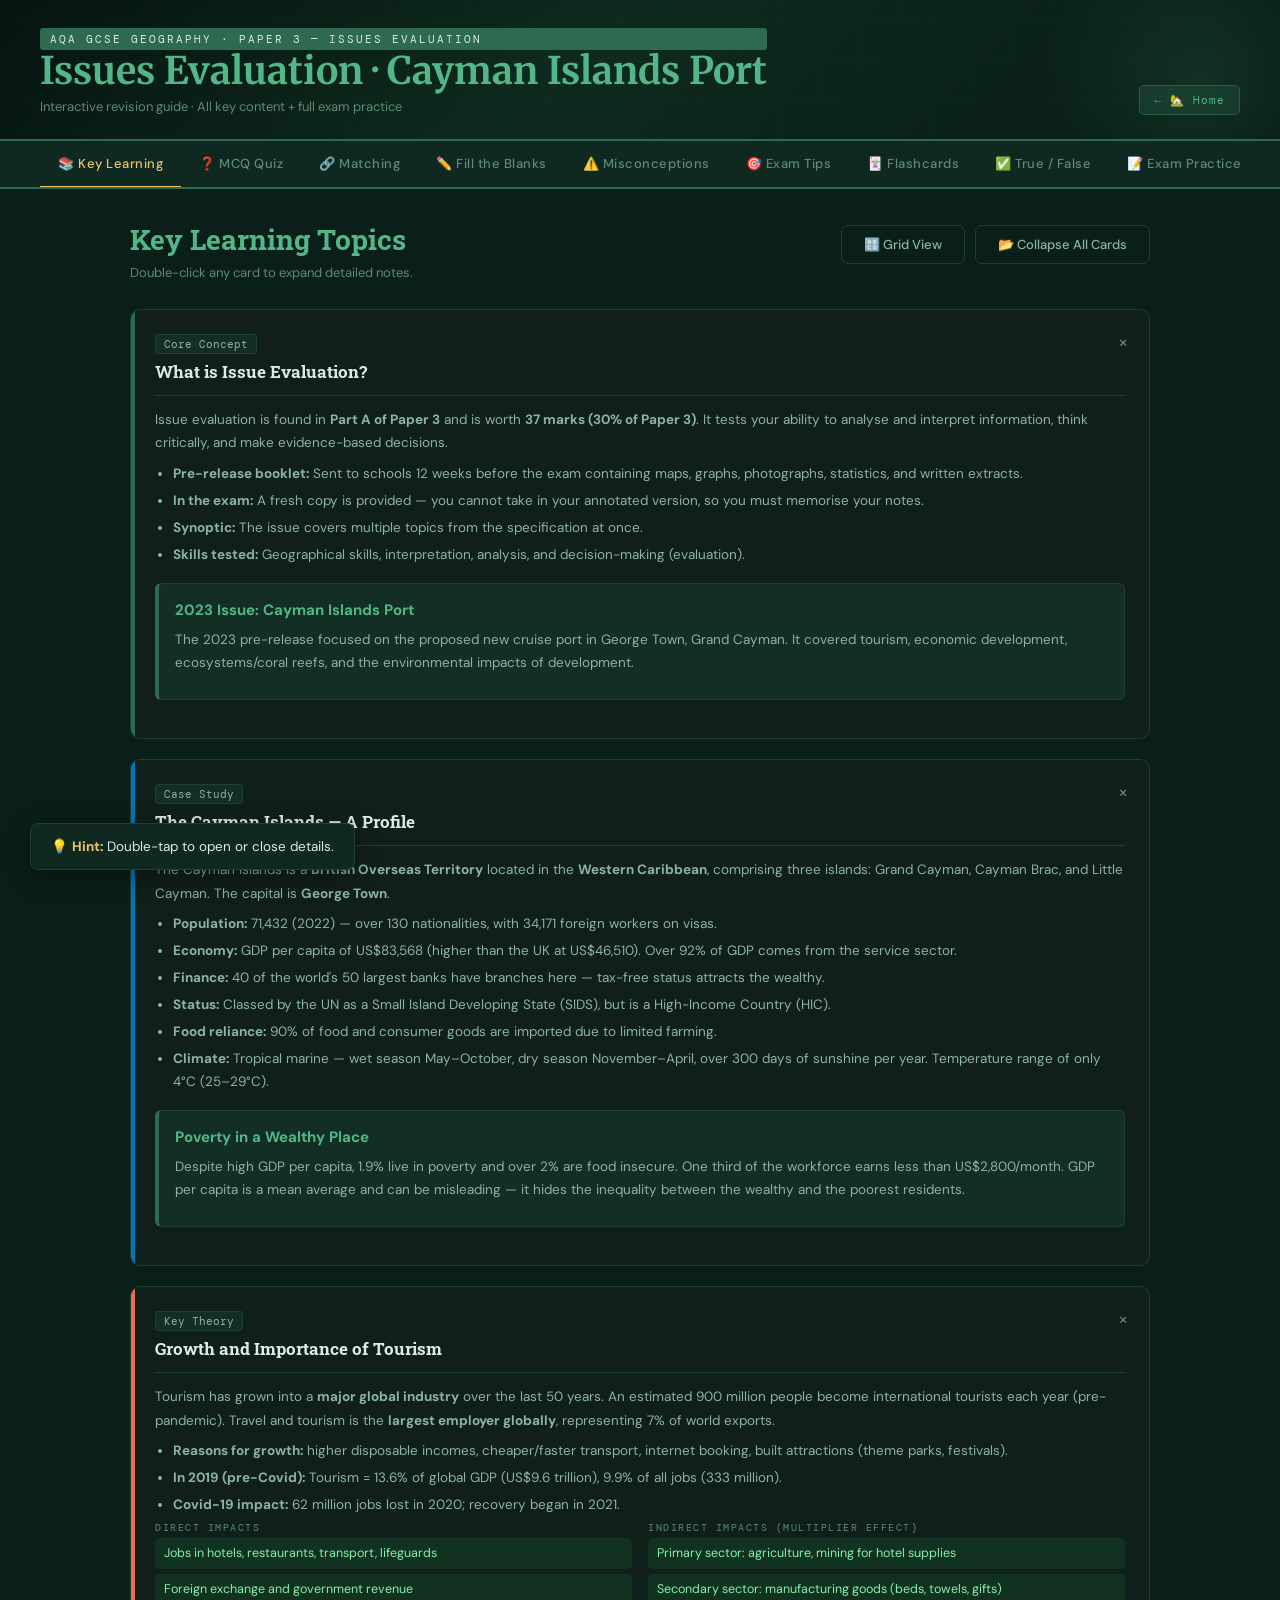
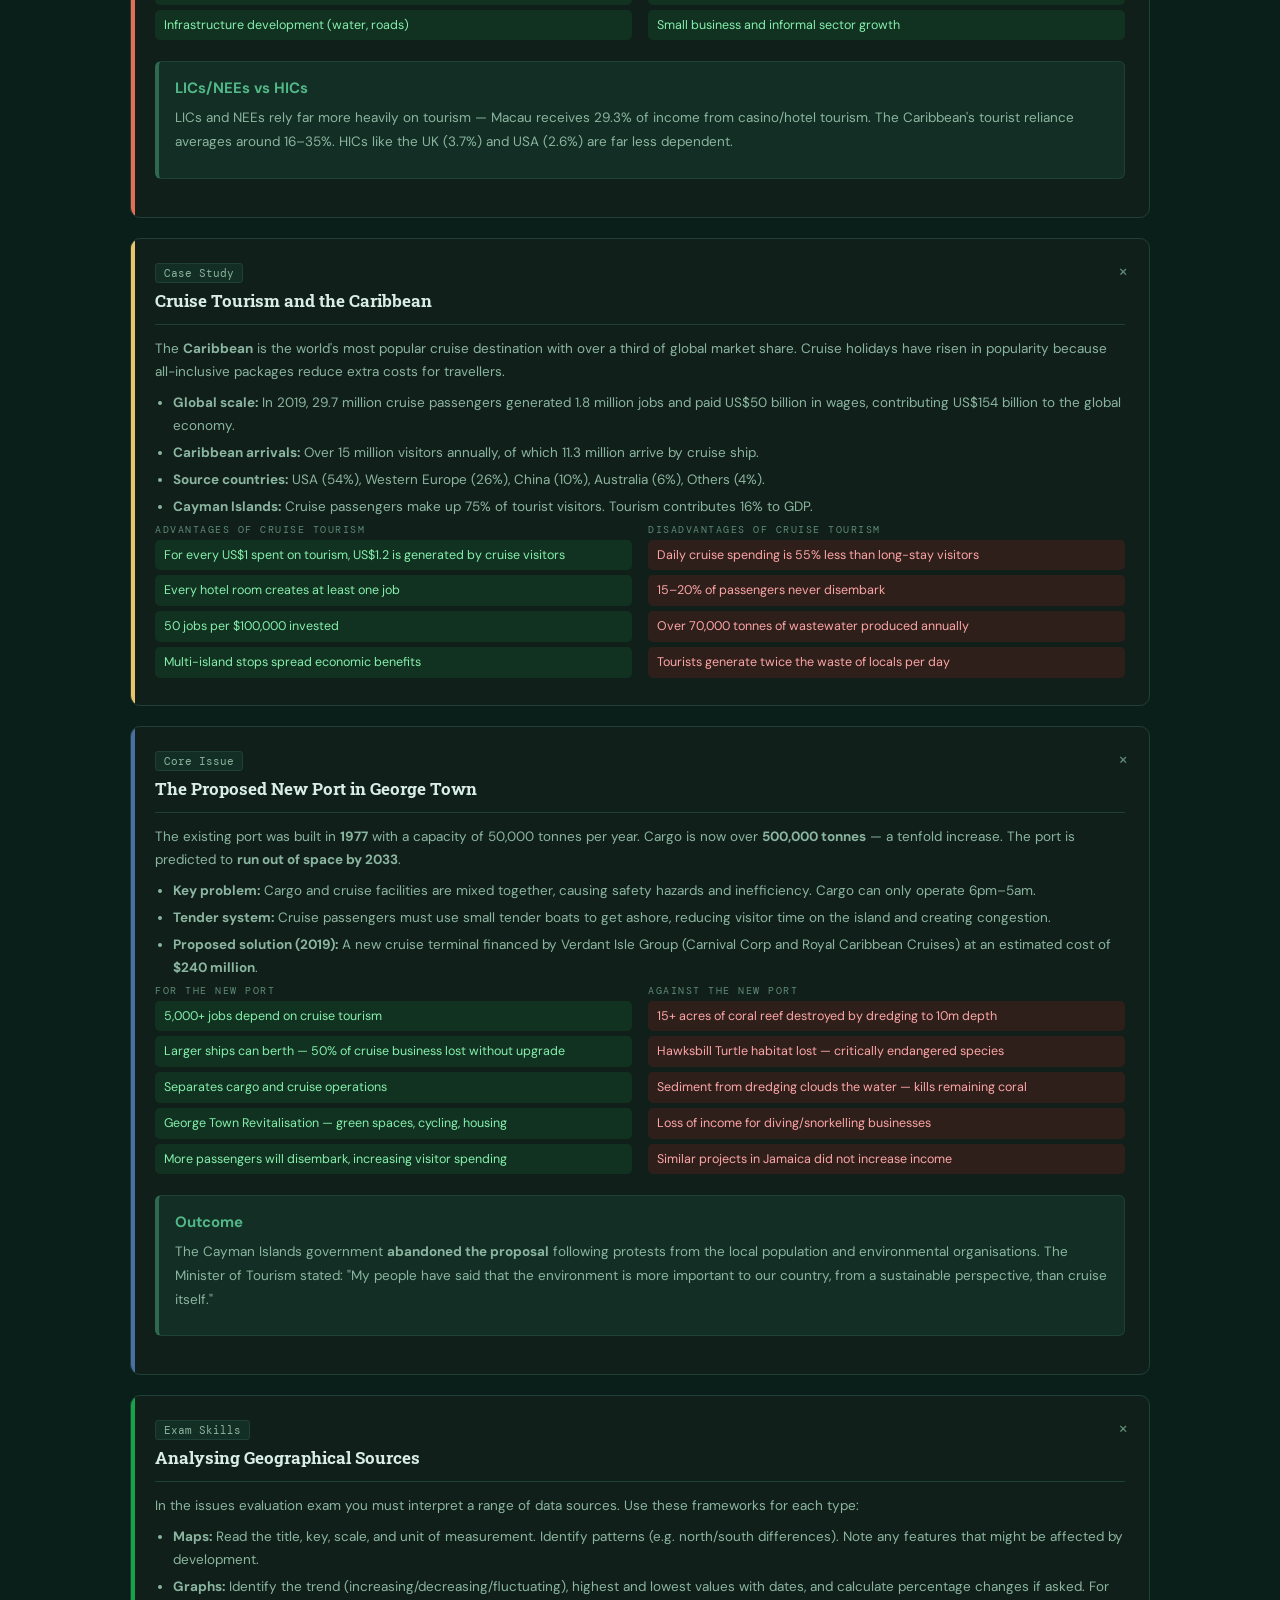
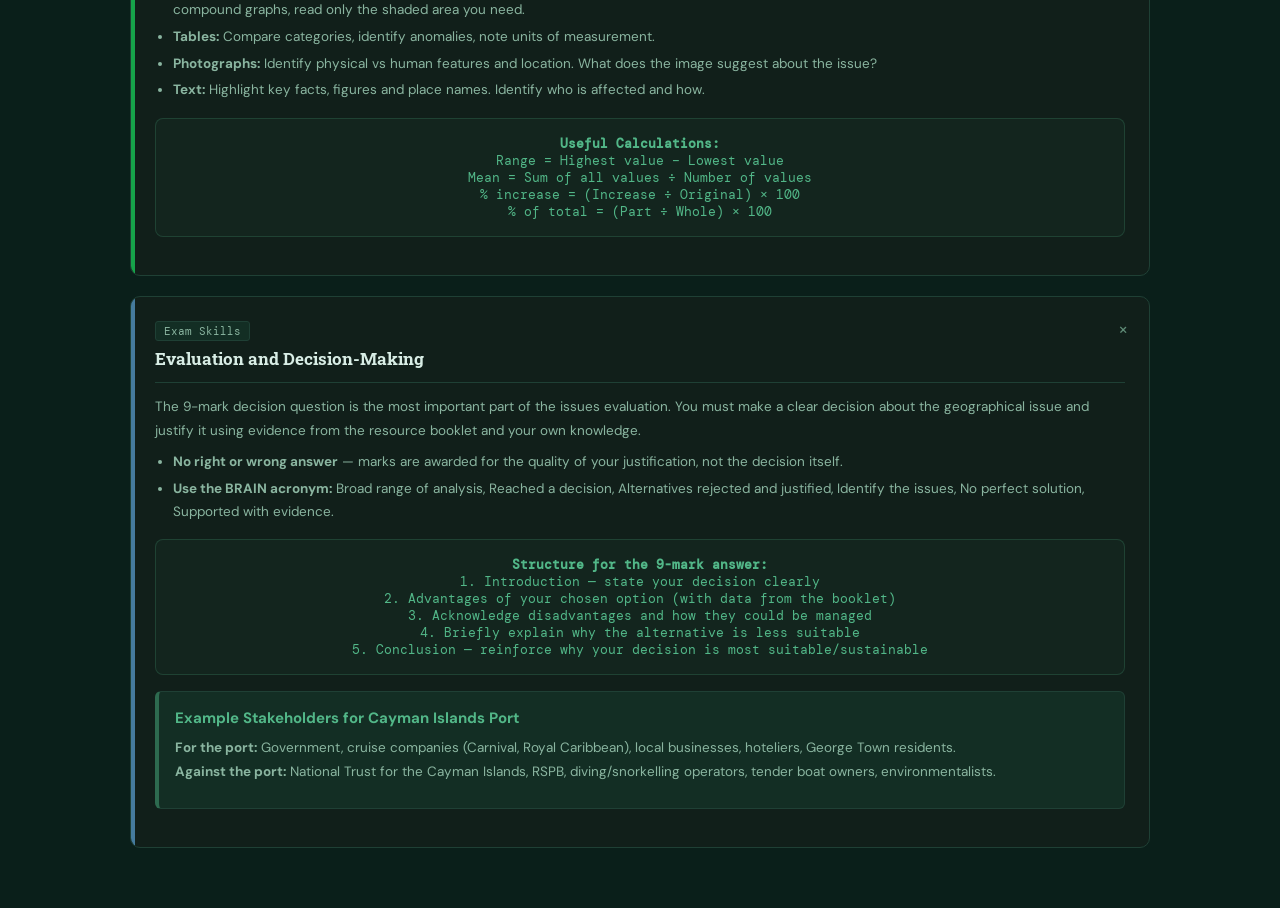
==== 7-1-issues-evaluation.html @ 1a98029c "Initial" ====
<!doctype html>
<html lang="en">
<head>
<meta charset="UTF-8">
<meta name="viewport" content="width=device-width, initial-scale=1.0">
<title>Template</title>
<link rel="preconnect" href="https://fonts.googleapis.com">
<link href="https://fonts.googleapis.com/css2?family=Playfair+Display:wght@700;900&family=DM+Sans:wght@300;400;500;600&family=DM+Mono:wght@400;500&display=swap" rel="stylesheet">

<link rel="stylesheet" href="style.css">
</head>
<body>

<header>
  <div>
    <div class="badge">OCR GCSE Art &amp; Design — Printmaking</div>
    <h1>Printmaking Techniques</h1>
    <p>Interactive revision guide · Silkscreen, Block, Monoprinting &amp; Etching</p>
  </div>
  <a href="index.html" class="home-link">← 🏡 Home</a>
</header>

<nav class="tab-bar" id="tabBar">
  <button class="tab-btn active" onclick="switchTab('learn',this)">📚 Key Learning</button>
  <button class="tab-btn" onclick="switchTab('mcq',this)">❓ MCQ Quiz</button>
  <button class="tab-btn" onclick="switchTab('matching',this)">🔗 Matching</button>
  <button class="tab-btn" onclick="switchTab('fib',this)">✏️ Fill the Blanks</button>
  <button class="tab-btn" onclick="switchTab('misconceptions',this)">⚠️ Misconceptions</button>
  <button class="tab-btn" onclick="switchTab('examtips',this)">🎯 Exam Tips</button>
  <button class="tab-btn" onclick="switchTab('flashcards',this)">🃏 Flashcards</button>
  <button class="tab-btn" onclick="switchTab('truefalse',this)">✅ True / False</button>
  <button class="tab-btn" onclick="switchTab('exampractice',this)">📝 Exam Practice</button>
</nav>

<main>
  <!-- KEY LEARNING -->
  <div class="tab-panel active" id="tab-learn">
    <h2 class="section-title">Key Learning Topics</h2>
    <p class="section-sub">Double-click any card to expand detailed notes.</p>
    <div class="topic-grid" id="topicGrid"></div>
  </div>
  <!-- MCQ -->
  <div class="tab-panel" id="tab-mcq">
    <h2 class="section-title">Multiple Choice Questions</h2>
    <p class="section-sub">Select an answer to reveal instant feedback.</p>
    <div class="score-bar">
      <div><div class="score-num" id="mcqScore">0</div><div style="font-size:12px;color:var(--mid)">correct answers</div></div>
      <div style="font-size:13px;color:var(--mid)">out of <strong id="mcqTotal">0</strong> attempted</div>
      <button class="reset-btn" onclick="resetMCQ()">RESET</button>
    </div>
    <div class="quiz-wrap" id="mcqWrap"></div>
  </div>
  <!-- MATCHING -->
  <div class="tab-panel" id="tab-matching">
    <h2 class="section-title">Matching Activity</h2>
    <p class="section-sub">Click a term on the left, then click the matching definition on the right.</p>
    <div style="margin-bottom:16px">
      <div class="score-bar">
        <div><div class="score-num" id="matchScore">0</div><div style="font-size:12px;color:var(--mid)">matched</div></div>
        <div style="font-size:13px;color:var(--mid)">out of <strong id="matchTotal">0</strong></div>
        <button class="reset-btn" onclick="resetMatch()">RESET</button>
      </div>
    </div>
    <div class="match-grid">
      <div><div class="match-label">TERMS</div><div class="match-col" id="matchLeft"></div></div>
      <div><div class="match-label">DEFINITIONS</div><div class="match-col" id="matchRight"></div></div>
    </div>
  </div>
  <!-- FIB -->
  <div class="tab-panel" id="tab-fib">
    <h2 class="section-title">Fill in the Blanks</h2>
    <p class="section-sub">Click each dropdown and choose the correct word. Wrong answers reset — try again!</p>
    <div class="score-bar">
      <div><div class="score-num" id="fibScore">0</div><div style="font-size:12px;color:var(--mid)">correct</div></div>
      <div style="font-size:13px;color:var(--mid)">of <strong id="fibTotal">0</strong> blanks</div>
      <button class="reset-btn" onclick="resetFIB()">RESET</button>
    </div>
    <div class="fib-wrap" id="fibWrap"></div>
  </div>
  <!-- MISCONCEPTIONS -->
  <div class="tab-panel" id="tab-misconceptions">
    <h2 class="section-title">Common Misconceptions</h2>
    <p class="section-sub">What students often think — and what examiners actually want.</p>
    <div class="misc-list" id="miscList"></div>
  </div>
  <!-- EXAM TIPS -->
  <div class="tab-panel" id="tab-examtips">
    <h2 class="section-title">Exam Questions &amp; Tips</h2>
    <p class="section-sub">Most repeated question types and mark-scheme structures from real OCR papers.</p>
    <div class="tips-grid" id="tipsGrid"></div>
  </div>
  <!-- FLASHCARDS -->
  <div class="tab-panel" id="tab-flashcards">
    <h2 class="section-title">Flashcards</h2>
    <p class="section-sub">Test yourself! Flip the card and rate your knowledge. Review your weak areas at the end.</p>
    <div class="fc-container">
      <div class="score-bar" id="fcScoreBar" style="display:none;margin-bottom:20px">
        <div><div class="score-num" id="fcKnown" style="color:#2d7a4f">0</div><div style="font-size:12px;color:var(--mid)">known</div></div>
        <div><div class="score-num" id="fcUnknown" style="color:#c84b31">0</div><div style="font-size:12px;color:var(--mid)">learning</div></div>
        <div style="font-size:13px;color:var(--mid)">out of <strong id="fcTotalTrack">0</strong></div>
        <button class="reset-btn" onclick="resetFlashcards()">RESET</button>
      </div>
      <div id="fcActiveArea">
        <div class="fc-progress" id="fcProgress">Card 1 of 0</div>
        <div class="flashcard" id="flashcard" onclick="flipCard()">
          <div class="fc-inner">
            <div class="fc-front"><div class="fc-label">KEY TERM</div><div class="fc-term" id="fcTerm"></div></div>
            <div class="fc-back"><div class="fc-def" id="fcDef"></div></div>
          </div>
        </div>
        <p class="fc-hint">👆 Click card to flip</p>
        <div class="fc-nav" id="fcNavDefault">
          <button class="fc-btn outline" onclick="prevCard()">← Prev</button>
          <button class="fc-btn outline" onclick="flipCard()">Flip</button>
          <button class="fc-btn" onclick="nextCard()">Next →</button>
        </div>
        <div class="fc-nav" id="fcNavAssess" style="display:none;gap:15px">
          <button class="fc-btn outline" style="border-color:#c84b31;color:#c84b31;flex:1" onclick="markCard(false)">❌ Still Learning</button>
          <button class="fc-btn" style="background:#2d7a4f;border-color:#2d7a4f;flex:1" onclick="markCard(true)">✅ Got It</button>
        </div>
      </div>
      <div id="fcSummaryArea" style="display:none;text-align:center;padding:40px 20px">
        <h3>Session Complete! 🎉</h3>
        <p style="margin:15px 0">You knew <strong id="fcSummaryKnown">0</strong> out of <strong id="fcSummaryTotal">0</strong> cards.</p>
        <div style="margin-top:25px;display:flex;gap:15px;justify-content:center;flex-wrap:wrap">
          <button class="fc-btn" id="btnReviewWrong" onclick="reviewWrong()" style="background:#c84b31;border-color:#c84b31">Review Incorrect</button>
          <button class="fc-btn outline" onclick="resetFlashcards()">Practice All Again</button>
        </div>
      </div>
    </div>
  </div>
  <!-- TRUE / FALSE -->
  <div class="tab-panel" id="tab-truefalse">
    <h2 class="section-title">True or False?</h2>
    <p class="section-sub">Test your knowledge with these statements.</p>
    <div class="score-bar">
      <div><div class="score-num" id="tfScore">0</div><div style="font-size:12px;color:var(--mid)">correct</div></div>
      <div style="font-size:13px;color:var(--mid)">of <strong id="tfTotal">0</strong> answered</div>
      <button class="reset-btn" onclick="resetTF()">RESET</button>
    </div>
    <div class="tf-wrap" id="tfWrap"></div>
  </div>
  <!-- EXAM PRACTICE -->
  <div class="tab-panel" id="tab-exampractice">
    <h2 class="section-title">Exam Practice Questions</h2>
    <p class="section-sub">Full exam questions with case studies. Use <strong>Hint</strong>, <strong>Sentence Starter</strong> and <strong>Submit &amp; See Mark Scheme</strong> for each question.</p>
    <div class="ep-list" id="epList"></div>
  </div>
</main>

<!-- ══════════════════════════════════════
     DATA ARRAYS
     ══════════════════════════════════════ -->

<script>

  /* ══════════════════════════════════════════════
     PAGE METADATA — Issues Evaluation
  ══════════════════════════════════════════════ */

  const pageMeta = {
    badge: "AQA GCSE Geography · Paper 3 — Issues Evaluation",
    title: "Issues Evaluation · Cayman Islands Port",
    subtitle: "Interactive revision guide · All key content + full exam practice"
  };

  /* ── Apply metadata on load ── */
  document.addEventListener('DOMContentLoaded', () => {
    const badgeEl = document.querySelector('.badge');
    const h1El = document.querySelector('header h1');
    const subEl = document.querySelector('header p');
    const titleEl = document.querySelector('title');

    if (badgeEl) badgeEl.innerHTML = pageMeta.badge;
    if (h1El) h1El.textContent = pageMeta.title;
    if (subEl) subEl.textContent = pageMeta.subtitle;
    if (titleEl) titleEl.textContent = pageMeta.title.replace(/&amp;/g, '&');
  });

  /* ══════════════════════════════════════════════
     ARRAY 1: topics (Key Learning Cards)
  ══════════════════════════════════════════════ */

  const topics = [
    {
      title: "What is Issue Evaluation?",
      tag: "Core Concept",
      content: `<p>Issue evaluation is found in <strong>Part A of Paper 3</strong> and is worth <strong>37 marks (30% of Paper 3)</strong>. It tests your ability to analyse and interpret information, think critically, and make evidence-based decisions.</p>
<ul>
  <li><strong>Pre-release booklet:</strong> Sent to schools 12 weeks before the exam containing maps, graphs, photographs, statistics, and written extracts.</li>
  <li><strong>In the exam:</strong> A fresh copy is provided — you cannot take in your annotated version, so you must memorise your notes.</li>
  <li><strong>Synoptic:</strong> The issue covers multiple topics from the specification at once.</li>
  <li><strong>Skills tested:</strong> Geographical skills, interpretation, analysis, and decision-making (evaluation).</li>
</ul>
<div class="case-study-box">
  <h4>2023 Issue: Cayman Islands Port</h4>
  <p>The 2023 pre-release focused on the proposed new cruise port in George Town, Grand Cayman. It covered tourism, economic development, ecosystems/coral reefs, and the environmental impacts of development.</p>
</div>`
    },
    {
      title: "The Cayman Islands — A Profile",
      tag: "Case Study",
      content: `<p>The Cayman Islands is a <strong>British Overseas Territory</strong> located in the <strong>Western Caribbean</strong>, comprising three islands: Grand Cayman, Cayman Brac, and Little Cayman. The capital is <strong>George Town</strong>.</p>
<ul>
  <li><strong>Population:</strong> 71,432 (2022) — over 130 nationalities, with 34,171 foreign workers on visas.</li>
  <li><strong>Economy:</strong> GDP per capita of US$83,568 (higher than the UK at US$46,510). Over 92% of GDP comes from the service sector.</li>
  <li><strong>Finance:</strong> 40 of the world's 50 largest banks have branches here — tax-free status attracts the wealthy.</li>
  <li><strong>Status:</strong> Classed by the UN as a Small Island Developing State (SIDS), but is a High-Income Country (HIC).</li>
  <li><strong>Food reliance:</strong> 90% of food and consumer goods are imported due to limited farming.</li>
  <li><strong>Climate:</strong> Tropical marine — wet season May–October, dry season November–April, over 300 days of sunshine per year. Temperature range of only 4°C (25–29°C).</li>
</ul>
<div class="case-study-box">
  <h4>Poverty in a Wealthy Place</h4>
  <p>Despite high GDP per capita, 1.9% live in poverty and over 2% are food insecure. One third of the workforce earns less than US$2,800/month. GDP per capita is a mean average and can be misleading — it hides the inequality between the wealthy and the poorest residents.</p>
</div>`
    },
    {
      title: "Growth and Importance of Tourism",
      tag: "Key Theory",
      content: `<p>Tourism has grown into a <strong>major global industry</strong> over the last 50 years. An estimated 900 million people become international tourists each year (pre-pandemic). Travel and tourism is the <strong>largest employer globally</strong>, representing 7% of world exports.</p>
<ul>
  <li><strong>Reasons for growth:</strong> higher disposable incomes, cheaper/faster transport, internet booking, built attractions (theme parks, festivals).</li>
  <li><strong>In 2019 (pre-Covid):</strong> Tourism = 13.6% of global GDP (US$9.6 trillion), 9.9% of all jobs (333 million).</li>
  <li><strong>Covid-19 impact:</strong> 62 million jobs lost in 2020; recovery began in 2021.</li>
</ul>
<div class="two-col">
  <div>
    <div class="col-head">Direct Impacts</div>
    <div class="pro-item">Jobs in hotels, restaurants, transport, lifeguards</div>
    <div class="pro-item">Foreign exchange and government revenue</div>
    <div class="pro-item">Infrastructure development (water, roads)</div>
  </div>
  <div>
    <div class="col-head">Indirect Impacts (Multiplier Effect)</div>
    <div class="pro-item">Primary sector: agriculture, mining for hotel supplies</div>
    <div class="pro-item">Secondary sector: manufacturing goods (beds, towels, gifts)</div>
    <div class="pro-item">Small business and informal sector growth</div>
  </div>
</div>
<div class="case-study-box">
  <h4>LICs/NEEs vs HICs</h4>
  <p>LICs and NEEs rely far more heavily on tourism — Macau receives 29.3% of income from casino/hotel tourism. The Caribbean's tourist reliance averages around 16–35%. HICs like the UK (3.7%) and USA (2.6%) are far less dependent.</p>
</div>`
    },
    {
      title: "Cruise Tourism and the Caribbean",
      tag: "Case Study",
      content: `<p>The <strong>Caribbean</strong> is the world's most popular cruise destination with over a third of global market share. Cruise holidays have risen in popularity because all-inclusive packages reduce extra costs for travellers.</p>
<ul>
  <li><strong>Global scale:</strong> In 2019, 29.7 million cruise passengers generated 1.8 million jobs and paid US$50 billion in wages, contributing US$154 billion to the global economy.</li>
  <li><strong>Caribbean arrivals:</strong> Over 15 million visitors annually, of which 11.3 million arrive by cruise ship.</li>
  <li><strong>Source countries:</strong> USA (54%), Western Europe (26%), China (10%), Australia (6%), Others (4%).</li>
  <li><strong>Cayman Islands:</strong> Cruise passengers make up 75% of tourist visitors. Tourism contributes 16% to GDP.</li>
</ul>
<div class="two-col">
  <div>
    <div class="col-head">Advantages of Cruise Tourism</div>
    <div class="pro-item">For every US$1 spent on tourism, US$1.2 is generated by cruise visitors</div>
    <div class="pro-item">Every hotel room creates at least one job</div>
    <div class="pro-item">50 jobs per $100,000 invested</div>
    <div class="pro-item">Multi-island stops spread economic benefits</div>
  </div>
  <div>
    <div class="col-head">Disadvantages of Cruise Tourism</div>
    <div class="con-item">Daily cruise spending is 55% less than long-stay visitors</div>
    <div class="con-item">15–20% of passengers never disembark</div>
    <div class="con-item">Over 70,000 tonnes of wastewater produced annually</div>
    <div class="con-item">Tourists generate twice the waste of locals per day</div>
  </div>
</div>`
    },
    {
      title: "The Proposed New Port in George Town",
      tag: "Core Issue",
      content: `<p>The existing port was built in <strong>1977</strong> with a capacity of 50,000 tonnes per year. Cargo is now over <strong>500,000 tonnes</strong> — a tenfold increase. The port is predicted to <strong>run out of space by 2033</strong>.</p>
<ul>
  <li><strong>Key problem:</strong> Cargo and cruise facilities are mixed together, causing safety hazards and inefficiency. Cargo can only operate 6pm–5am.</li>
  <li><strong>Tender system:</strong> Cruise passengers must use small tender boats to get ashore, reducing visitor time on the island and creating congestion.</li>
  <li><strong>Proposed solution (2019):</strong> A new cruise terminal financed by Verdant Isle Group (Carnival Corp and Royal Caribbean Cruises) at an estimated cost of <strong>$240 million</strong>.</li>
</ul>
<div class="two-col">
  <div>
    <div class="col-head">For the New Port</div>
    <div class="pro-item">5,000+ jobs depend on cruise tourism</div>
    <div class="pro-item">Larger ships can berth — 50% of cruise business lost without upgrade</div>
    <div class="pro-item">Separates cargo and cruise operations</div>
    <div class="pro-item">George Town Revitalisation — green spaces, cycling, housing</div>
    <div class="pro-item">More passengers will disembark, increasing visitor spending</div>
  </div>
  <div>
    <div class="col-head">Against the New Port</div>
    <div class="con-item">15+ acres of coral reef destroyed by dredging to 10m depth</div>
    <div class="con-item">Hawksbill Turtle habitat lost — critically endangered species</div>
    <div class="con-item">Sediment from dredging clouds the water — kills remaining coral</div>
    <div class="con-item">Loss of income for diving/snorkelling businesses</div>
    <div class="con-item">Similar projects in Jamaica did not increase income</div>
  </div>
</div>
<div class="case-study-box">
  <h4>Outcome</h4>
  <p>The Cayman Islands government <strong>abandoned the proposal</strong> following protests from the local population and environmental organisations. The Minister of Tourism stated: "My people have said that the environment is more important to our country, from a sustainable perspective, than cruise itself."</p>
</div>`
    },
    {
      title: "Analysing Geographical Sources",
      tag: "Exam Skills",
      content: `<p>In the issues evaluation exam you must interpret a range of data sources. Use these frameworks for each type:</p>
<ul>
  <li><strong>Maps:</strong> Read the title, key, scale, and unit of measurement. Identify patterns (e.g. north/south differences). Note any features that might be affected by development.</li>
  <li><strong>Graphs:</strong> Identify the trend (increasing/decreasing/fluctuating), highest and lowest values with dates, and calculate percentage changes if asked. For compound graphs, read only the shaded area you need.</li>
  <li><strong>Tables:</strong> Compare categories, identify anomalies, note units of measurement.</li>
  <li><strong>Photographs:</strong> Identify physical vs human features and location. What does the image suggest about the issue?</li>
  <li><strong>Text:</strong> Highlight key facts, figures and place names. Identify who is affected and how.</li>
</ul>
<div class="formula-box">
  <strong>Useful Calculations:</strong><br>
  Range = Highest value − Lowest value<br>
  Mean = Sum of all values ÷ Number of values<br>
  % increase = (Increase ÷ Original) × 100<br>
  % of total = (Part ÷ Whole) × 100
</div>`
    },
    {
      title: "Evaluation and Decision-Making",
      tag: "Exam Skills",
      content: `<p>The 9-mark decision question is the most important part of the issues evaluation. You must make a clear decision about the geographical issue and justify it using evidence from the resource booklet and your own knowledge.</p>
<ul>
  <li><strong>No right or wrong answer</strong> — marks are awarded for the quality of your justification, not the decision itself.</li>
  <li><strong>Use the BRAIN acronym:</strong> Broad range of analysis, Reached a decision, Alternatives rejected and justified, Identify the issues, No perfect solution, Supported with evidence.</li>
</ul>
<div class="formula-box">
  <strong>Structure for the 9-mark answer:</strong><br>
  1. Introduction — state your decision clearly<br>
  2. Advantages of your chosen option (with data from the booklet)<br>
  3. Acknowledge disadvantages and how they could be managed<br>
  4. Briefly explain why the alternative is less suitable<br>
  5. Conclusion — reinforce why your decision is most suitable/sustainable
</div>
<div class="case-study-box">
  <h4>Example Stakeholders for Cayman Islands Port</h4>
  <p><strong>For the port:</strong> Government, cruise companies (Carnival, Royal Caribbean), local businesses, hoteliers, George Town residents.<br>
  <strong>Against the port:</strong> National Trust for the Cayman Islands, RSPB, diving/snorkelling operators, tender boat owners, environmentalists.</p>
</div>`
    }
  ];

  /* ══════════════════════════════════════════════
     ARRAY 2: mcqData (Multiple Choice Quiz)
  ══════════════════════════════════════════════ */

  const mcqData = [
    {
      q: "How many marks is the issues evaluation section of AQA Paper 3 worth?",
      opts: ["25 marks", "30 marks", "37 marks", "45 marks"],
      ans: 2,
      explain: "Correct: C. The issues evaluation section is worth 37 marks, which represents 30% of Paper 3. A is too low, B is also incorrect, and D would be too high for this section."
    },
    {
      q: "The Cayman Islands pre-release booklet was sent to schools how many weeks before the 2023 exam?",
      opts: ["4 weeks", "8 weeks", "12 weeks", "16 weeks"],
      ans: 2,
      explain: "Correct: C. The resource booklet is sent to schools 12 weeks before the exam. This gives students time to become familiar with the sources. A and B are too short, and D is too long."
    },
    {
      q: "Which city in the UK has the highest annual rainfall?",
      opts: ["Bristol", "Glasgow", "Liverpool", "London"],
      ans: 1,
      explain: "Correct: B. Glasgow has annual rainfall of 2800mm+ (highest category). Bristol has 750–999mm, Liverpool also has 750–999mm, and London has 500–749mm — the driest."
    },
    {
      q: "What percentage of the Cayman Islands' GDP comes from the service sector?",
      opts: ["62%", "79%", "92%", "98%"],
      ans: 2,
      explain: "Correct: C. Over 92% of the Cayman Islands' GDP comes from the service sector. A (62%) is incorrect, B (79%) refers to the percentage of people employed in the service sector, and D is too high."
    },
    {
      q: "What was the estimated cost of the proposed new port in George Town?",
      opts: ["$100 million", "$180 million", "$240 million", "$350 million"],
      ans: 2,
      explain: "Correct: C. The proposed new port was to be financed by the Verdant Isle Group at an estimated cost of $240 million. A and B are too low, while D is too high."
    },
    {
      q: "In 2018, which world region had the largest number of international tourist arrivals?",
      opts: ["Americas", "Asia", "Africa", "Europe"],
      ans: 3,
      explain: "Correct: D. Europe had the largest number of international tourist arrivals in 2018. It has consistently been the leading region. Americas was second, Asia third, and Africa has the smallest share."
    },
    {
      q: "What percentage of cruise passengers visiting the Cayman Islands come from the USA?",
      opts: ["26%", "38%", "46%", "54%"],
      ans: 3,
      explain: "Correct: D. 54% of cruise arrivals to the Cayman Islands come from the USA. Western Europe accounts for 26%, China for 10%, and Australia for 6%."
    },
    {
      q: "Approximately how many acres of coral reef would be destroyed by the proposed new port development?",
      opts: ["5 acres", "10 acres", "15 acres", "22 acres"],
      ans: 2,
      explain: "Correct: C. Over 15 acres of coral reef would be destroyed by the port development. The dredging would go to a depth of 10m. In addition, 22 acres of seabed would need to be dredged for the channel."
    },
    {
      q: "By what year is the existing port at George Town predicted to run out of space?",
      opts: ["2025", "2029", "2033", "2040"],
      ans: 2,
      explain: "Correct: C. Estimates suggest the port will run out of space by 2033. The port was built in 1977 with a capacity of 50,000 tonnes, but cargo arrivals are now over 500,000 tonnes — a tenfold increase."
    },
    {
      q: "Daily cruise passenger spending is how much less than long-stay visitors?",
      opts: ["25% less", "40% less", "55% less", "70% less"],
      ans: 2,
      explain: "Correct: C. Daily cruise spending is 55% less than long-stay visitors. This is largely because many cruise passengers have all-inclusive packages on board their ship and some never even disembark."
    },
    {
      q: "Calculate: the UK increased its renewable energy capacity from 10 GW in 2010 to 44 GW in 2018. What was the increase?",
      opts: ["26 GW", "30 GW", "34 GW", "38 GW"],
      ans: 2,
      explain: "Correct: C. 44 − 10 = 34 GW increase. A (26 GW), B (30 GW), and D (38 GW) are all incorrect calculations. Always subtract the earlier value from the later value to find the increase."
    },
    {
      q: "Which of the following is NOT an advantage of the proposed new Cayman Islands port?",
      opts: [
        "Separation of cargo and cruise operations",
        "More passengers likely to disembark and spend money",
        "Destruction of the coral reef ecosystem",
        "Reduction in harbour congestion from tender boats"
      ],
      ans: 2,
      explain: "Correct: C. Destruction of the coral reef is a DISADVANTAGE (environmental cost), not an advantage. Separation of cargo and cruise (A), more disembarking passengers (B), and reduced congestion (D) are all cited as benefits of the new port."
    },
    {
      q: "What percentage of the Cayman Islands' food and consumer goods are imported?",
      opts: ["60%", "75%", "90%", "100%"],
      ans: 2,
      explain: "Correct: C. 90% of food and consumer goods are imported to the Cayman Islands. This is because there is very little farming or industry on the islands. Without cargo trade, the islands would experience serious shortages."
    }
  ];

  /* ══════════════════════════════════════════════
     ARRAY 3: matchData (Keyword Matching)
  ══════════════════════════════════════════════ */

  const matchData = [
    { term: "Issue evaluation", def: "A section of AQA Paper 3 worth 37 marks that tests analysis, interpretation and decision-making about a geographical issue using pre-release materials." },
    { term: "Synoptic", def: "Covering more than one topic from the specification at once — the issues evaluation links multiple geographical themes together." },
    { term: "Tender", def: "A small boat used to transport cruise ship passengers from the anchored ship to shore, as the Cayman Islands had no direct berthing facilities." },
    { term: "Multiplier effect", def: "When money generated by tourism creates additional economic activity in other sectors, amplifying the total economic benefit." },
    { term: "Coral reef", def: "A fragile underwater ecosystem threatened by the dredging required for the new Cayman Islands port — over 15 acres would have been destroyed." },
    { term: "SIDS", def: "Small Island Developing State — a UN classification for the Cayman Islands that recognises unique social, economic and environmental challenges faced by small island nations." },
    { term: "GDP per capita", def: "Gross Domestic Product divided by the total population — a measure of average wealth, but can be misleading as it is a mean that hides inequality." },
    { term: "Dredging", def: "The process of deepening a waterway or port by removing material from the seabed — proposed for George Town to a depth of 10m, which would destroy coral." },
    { term: "Hawksbill Turtle", def: "A critically endangered species whose habitat would be destroyed by the proposed port dredging in the Cayman Islands." },
    { term: "Verdant Isle Group", def: "The consortium that proposed financing the new Cayman Islands port at a cost of $240 million, including cruise companies Carnival Corp and Royal Caribbean." },
    { term: "George Town Revitalisation Initiative", def: "The wider urban improvement project linked to the new port proposal, including green spaces, cycling access, improved lighting, and conservation of historical sites." },
    { term: "Stakeholder", def: "Any individual or group with an interest in a geographical issue — in the Cayman port case, these include the government, cruise companies, environmentalists, and local businesses." },
    { term: "Long-stay visitor", def: "A tourist who stays overnight or longer in a destination, spending significantly more money than a cruise day-tripper — they generate US$1.6 per US$1 of government spending." },
    { term: "Sediment", def: "Fine particles disturbed by dredging that cloud the water and block sunlight to coral polyps, causing bleaching and death of the remaining reef." }
  ];

  /* ══════════════════════════════════════════════
     ARRAY 4: fibData (Fill in the Blanks)
     ARRAY 5: fibWords (Word Bank)
  ══════════════════════════════════════════════ */

  const fibData = [
    {
      display: "Issue evaluation is worth _____ marks and is found in Part _____ of Paper 3.",
      blanks: { B1: "37", B2: "A" }
    },
    {
      display: "The pre-release booklet is sent to schools _____ weeks before the exam and covers a geographical _____.",
      blanks: { B1: "twelve", B2: "issue" }
    },
    {
      display: "The Cayman Islands is a British _____ Territory located in the Western _____.",
      blanks: { B1: "Overseas", B2: "Caribbean" }
    },
    {
      display: "The GDP per capita of the Cayman Islands is US$_____, compared to the UK's US$46,510.",
      blanks: { B1: "83,568" }
    },
    {
      display: "The proposed new port would be financed by the _____ Isle Group at a cost of $_____ million.",
      blanks: { B1: "Verdant", B2: "240" }
    },
    {
      display: "Currently, _____ of the Cayman Islands' goods and food are imported, as there is very little _____ on the islands.",
      blanks: { B1: "90%", B2: "farming" }
    },
    {
      display: "The existing port at George Town was built in _____ and had a capacity of _____ tonnes per year.",
      blanks: { B1: "1977", B2: "50,000" }
    },
    {
      display: "The proposed dredging would be to a depth of _____ metres, destroying over _____ acres of coral reef.",
      blanks: { B1: "10", B2: "15" }
    },
    {
      display: "Cruise passengers make up _____% of all tourist visitors to the Cayman Islands, with the majority arriving between _____ and March.",
      blanks: { B1: "75", B2: "November" }
    },
    {
      display: "Daily cruise spending is _____% less than long-stay visitors, and between _____% and 20% of passengers never disembark.",
      blanks: { B1: "55", B2: "15" }
    },
    {
      display: "The Caribbean has the highest number of cruise tourist arrivals in the world, contributing up to half of _____ in most Caribbean countries.",
      blanks: { B1: "GDP" }
    },
    {
      display: "In 2019 (pre-Covid), global tourism accounted for _____% of global GDP and _____% of all jobs worldwide.",
      blanks: { B1: "13.6", B2: "9.9" }
    }
  ];

  const fibWords = [
    "37", "A", "twelve", "issue", "Overseas", "Caribbean", "83,568", "Verdant", "240",
    "90%", "farming", "1977", "50,000", "10", "15", "75", "November", "55", "15", "GDP", "13.6", "9.9",
    // Distractors
    "25", "B", "eight", "topic", "Crown", "Atlantic", "46,510", "Emerald", "180",
    "70%", "manufacturing", "1988", "100,000", "12", "20", "60", "December", "45", "10",
    "GNI", "11.2", "7.3", "Pacific", "sixteen"
  ];

  /* ══════════════════════════════════════════════
     ARRAY 6: tfData (True / False)
  ══════════════════════════════════════════════ */

  const tfData = [
    {
      statement: "The AQA issues evaluation pre-release booklet is sent to schools 8 weeks before the exam.",
      answer: false,
      explanation: "FALSE. The booklet is sent to schools 12 weeks before the exam, giving students sufficient time to study and annotate the sources. You cannot take your annotated copy into the exam — a new copy is provided."
    },
    {
      statement: "The Cayman Islands is classified by the UN as a Small Island Developing State (SIDS).",
      answer: true,
      explanation: "TRUE. The Cayman Islands is classed as a SIDS by the United Nations, despite being a High-Income Country (HIC). This means it faces unique challenges including fragile ecosystems, vulnerability to tropical cyclones, and high import costs."
    },
    {
      statement: "All cruise passengers who arrive at a destination always disembark and spend money in the local economy.",
      answer: false,
      explanation: "FALSE. Between 15% and 20% of cruise passengers choose to stay onboard and never set foot on the island. However, they are still counted in visitor arrival statistics, which can make tourist numbers appear higher than the economic reality."
    },
    {
      statement: "The existing port at George Town was originally built with a capacity of 50,000 tonnes per year.",
      answer: true,
      explanation: "TRUE. The port was built in 1977 with a capacity of 50,000 tonnes per year. However, cargo arrivals are now over 500,000 tonnes — a tenfold increase — meaning it is severely overstretched and predicted to run out of space by 2033."
    },
    {
      statement: "Long-stay tourists generate more money per US$1 of government tourism spending than cruise visitors.",
      answer: true,
      explanation: "TRUE. For every US$1 spent by the country on tourism, US$1.6 is generated by long-stay tourists compared to US$1.2 by cruise visitors. Long-stay visitors also tend to use hotels, local restaurants, and activity providers more extensively."
    },
    {
      statement: "The Cayman Islands' government went ahead with the proposed new cruise port development in 2019.",
      answer: false,
      explanation: "FALSE. The Cayman Islands' government abandoned the proposals following protests from the local population and environmental organisations. The Minister of Tourism stated that the environment was more important than cruise tourism from a sustainable perspective."
    },
    {
      statement: "Daily cruise spending in the Caribbean is 55% less than spending by long-stay visitors.",
      answer: true,
      explanation: "TRUE. Daily cruise spending is 55% less than long-stay visitor spending. This is largely because many cruise passengers have all-inclusive packages covering food, drink, and entertainment on the ship, so they spend less on the island."
    },
    {
      statement: "The proposed new port would have required dredging to a depth of 20 metres to allow larger cruise ships to berth.",
      answer: false,
      explanation: "FALSE. The dredging would have been to a depth of 10 metres (not 20 metres). This would have destroyed over 15 acres of coral reef and disturbed sediment that would cloud the water, damaging the remaining reef by blocking sunlight."
    },
    {
      statement: "The Caribbean is the most popular cruise destination in the world, with over a third of global market share.",
      answer: true,
      explanation: "TRUE. The Caribbean consistently has the highest number of cruise tourist arrivals globally, with over a third of the world's cruise market share. Over 15 million people visit the Caribbean each year, of which 11.3 million arrive by cruise ship."
    },
    {
      statement: "GDP per capita is a reliable indicator of individual living standards because it reflects how much every person in a country actually earns.",
      answer: false,
      explanation: "FALSE. GDP per capita is a mean average and can be very misleading. In the Cayman Islands, a high GDP per capita of US$83,568 masks the fact that one third of the workforce earns less than US$2,800/month and some of the poorest areas in the Caribbean are found there."
    }
  ];

  /* ══════════════════════════════════════════════
     ARRAY 7: miscData (Common Misconceptions)
  ══════════════════════════════════════════════ */

  const miscData = [
    {
      wrong: "More cruise ship tourists automatically means more money for the local economy.",
      correct: "This is a common oversimplification. Cruise passengers spend 55% less per day than long-stay visitors, and between 15–20% never even disembark. Increasing cruise numbers without also increasing the proportion who come ashore may not significantly boost local income. Examiners want to see this nuance explained."
    },
    {
      wrong: "GDP per capita tells us exactly how wealthy every person in a country is.",
      correct: "GDP per capita is a mean average and can be very misleading. In the Cayman Islands, GDP per capita is US$83,568, yet one third of the workforce earns less than US$2,800/month and some of the poorest areas in the Caribbean are found there. Always note that the average hides inequality."
    },
    {
      wrong: "Abandoning the new port was clearly the right decision because the environment was protected.",
      correct: "In an evaluation question, there is no simple right or wrong answer. While the environmental benefits of abandoning the port are real (protecting 15+ acres of coral, safeguarding the Hawksbill Turtle), there were also significant economic costs: 5,000+ jobs depend on cruise tourism and 50% of cruise business was at risk. Examiners reward balanced judgements, not one-sided conclusions."
    },
    {
      wrong: "Students often write 'the port will harm the environment' without any specific detail.",
      correct: "This is too vague to gain marks. You must be specific: the dredging would go to 10m depth, destroying over 15 acres of coral reef. Sediment would cloud the water, blocking photosynthesis in the algae that support coral polyps. The critically endangered Hawksbill Turtle would lose its habitat. Always give named examples and data from the booklet."
    },
    {
      wrong: "You need to agree with the question statement to get full marks in the 9-mark evaluation.",
      correct: "This is completely false. Whether you agree or disagree does not affect your marks — only the quality of your justification matters. You must support your decision with evidence from the resource booklet and your own geographical knowledge, acknowledge the other side of the argument, and reach a clear, reasoned conclusion."
    },
    {
      wrong: "The Cayman Islands is a poor developing country that needs tourism for survival.",
      correct: "The Cayman Islands is actually a High-Income Country (HIC) with a GDP per capita of US$83,568 — significantly higher than the UK's US$46,510. While it faces challenges as a SIDS (Small Island Developing State), its economy is dominated by high finance (40 of the world's 50 largest banks have branches there). This context is important when evaluating the port development."
    },
    {
      wrong: "Writing a conclusion is optional in the 9-mark decision question.",
      correct: "A conclusion is essential for reaching Level 3 (the highest mark band). Your conclusion should state clearly why your chosen option is the most suitable, sustainable, or beneficial — without introducing new information. Do not say 'I think' or 'they should'; instead make a confident, definitive statement supported by your earlier reasoning."
    }
  ];

  /* ══════════════════════════════════════════════
     ARRAY 8: examTips
  ══════════════════════════════════════════════ */

  const examTips = [
    {
      type: "Describe — 1–2 marks",
      title: "Use Data, Name Patterns",
      content: `<p>Describe questions ask you to say <strong>what you see</strong> in a graph, map, or table — not why. You must support every point with data.</p>
<p><strong>The Formula:</strong></p>
<ul>
  <li><strong>Trend:</strong> State whether values are increasing, decreasing, or fluctuating.</li>
  <li><strong>Data point:</strong> Quote a specific figure with a date or label.</li>
  <li><strong>Exception:</strong> Note any anomalies or changes in rate if relevant.</li>
</ul>
<p><strong>❌ Weak Answer:</strong> "The number of cruise passengers went up."</p>
<p><strong>✅ Strong Answer:</strong> "Cruise passengers increased steadily from 18 million in 2009 to 29 million in 2018, a growth of 61.1%."</p>
<p><strong>Sentence Starter:</strong> "Between [date] and [date], [value] increased/decreased from [X] to [Y]..."</p>`,
      pills: ["K"]
    },
    {
      type: "Explain / Suggest — 2–4 marks",
      title: "Cause → Effect → So What?",
      content: `<p>Explain and suggest questions require you to show <strong>why</strong> something happens, not just what. Each mark requires a developed point, not just a statement.</p>
<p><strong>The Formula:</strong></p>
<ul>
  <li><strong>Point:</strong> Make a specific geographical point.</li>
  <li><strong>Reason/Link:</strong> Explain the cause or mechanism using geographical knowledge.</li>
  <li><strong>Consequence:</strong> State the impact or outcome — "this means that..."</li>
</ul>
<p><strong>❌ Weak Answer:</strong> "The port is too small for cruise ships."</p>
<p><strong>✅ Strong Answer:</strong> "The port was built in 1977 with a capacity of only 50,000 tonnes [point], but cargo has grown tenfold to over 500,000 tonnes [reason]. This means cargo operations can only run from 6pm–5am [consequence], creating safety hazards and reducing efficiency."</p>
<p><strong>Sentence Starter:</strong> "This is because... which means that... As a result..."</p>`,
      pills: ["K", "app"]
    },
    {
      type: "Discuss / To what extent — 6 marks",
      title: "Balance: Both Sides + Evidence",
      content: `<p>These questions require a <strong>balanced discussion</strong> using evidence from the resource booklet (Application) and your own knowledge (Selection). Each is worth 3 marks.</p>
<p><strong>The Formula:</strong></p>
<ul>
  <li><strong>State your stance:</strong> Agree or partly agree, clearly.</li>
  <li><strong>Point + Evidence [Ap]:</strong> Use specific data from the figures.</li>
  <li><strong>Link to own knowledge [S]:</strong> Use wider geographical understanding.</li>
  <li><strong>Counter-argument:</strong> Acknowledge the other side — "However..."</li>
  <li><strong>Conclusion:</strong> Return to the statement with a reasoned judgement.</li>
</ul>
<p><strong>❌ Weak Answer:</strong> "Some activities are more damaging than others because logging destroys the forest."</p>
<p><strong>✅ Strong Answer:</strong> "I strongly agree because not all activities affect ecosystems equally. Commercial logging clears large areas [Ap], whereas shifting subsistence farming is small-scale and temporary, allowing regrowth [S]. Mining using mercury causes irreversible river pollution [Ap], unlike ecotourism which can benefit the environment [S]."</p>
<p><strong>Sentence Starter:</strong> "I agree/disagree because... Evidence from Figure X shows... However, it is also important to consider..."</p>`,
      pills: ["U", "app", "an"]
    },
    {
      type: "Decision-Making — 9 marks (+3 SPaG)",
      title: "BRAIN: Make a Clear, Justified Decision",
      content: `<p>This is the highest-value question. You must make a clear decision and justify it using evidence from the booklet AND your own knowledge. Use the BRAIN acronym to check your answer.</p>
<p><strong>BRAIN Check:</strong></p>
<ul>
  <li><strong>B</strong>road range of analysis from the booklet</li>
  <li><strong>R</strong>eached a clear decision</li>
  <li><strong>A</strong>lternatives are rejected and justified</li>
  <li><strong>I</strong>dentify the key issues and stakeholders</li>
  <li><strong>N</strong>o perfect solution acknowledged</li>
  <li><strong>S</strong>upported with evidence (data, place names, figures)</li>
</ul>
<p><strong>❌ Weak Answer:</strong> "I think the port should be built because it will create jobs and help the economy."</p>
<p><strong>✅ Strong Answer:</strong> "The proposed port should not go ahead. Destroying over 15 acres of coral reef would threaten the Hawksbill Turtle (critically endangered) and damage the diving industry that long-stay visitors rely on. Long-stay visitors generate US$1.6 per dollar invested — more than cruise passengers. However, the economic risks are real: 5,000+ jobs depend on cruise tourism. These could be protected through alternative measures such as improving tender services and upgrading cargo facilities separately."</p>
<p><strong>Sentence Starter:</strong> "I believe [decision] because... Evidence from Figure X shows... While it is true that [counterargument]... Overall, [decision] is the most sustainable option because..."</p>`,
      pills: ["U", "app", "an", "eval"]
    },
    {
      type: "Calculation — 1–3 marks",
      title: "Show All Working for Full Marks",
      content: `<p>Calculation questions reward method as well as the correct answer. Always show every step, even if the calculation seems simple.</p>
<p><strong>Key calculations you must know:</strong></p>
<ul>
  <li><strong>Range:</strong> Highest value − Lowest value (include units)</li>
  <li><strong>Mean:</strong> Sum of all values ÷ Number of values</li>
  <li><strong>Percentage change:</strong> (Change ÷ Original) × 100</li>
  <li><strong>Percentage of total:</strong> (Part ÷ Whole) × 100</li>
</ul>
<p><strong>❌ Weak Answer:</strong> "34 GW" (no working shown)</p>
<p><strong>✅ Strong Answer:</strong> "44 GW (2018) − 10 GW (2010) = 34 GW increase [working shown]. Answer: 34 GW."</p>
<p><strong>Common error:</strong> Forgetting to include units (GW, million, %) — always write the unit with your answer.</p>`,
      pills: ["K", "app"]
    }
  ];

  /* ══════════════════════════════════════════════
     ARRAY 9: flashcards
  ══════════════════════════════════════════════ */

  const flashcards = [
    { term: "What are the three topics covered in the 2023 AQA issues evaluation?", def: "Tourism, Economic Development / Quality of Life, Development / Closing the Gap, Ecosystems / Coral Reefs, and Environmental Impacts of Economic Development (synoptic — linking multiple topics)." },
    { term: "Issue evaluation", def: "A synoptic section of AQA Paper 3 worth 37 marks (30%). It tests analysis, interpretation and decision-making using a resource booklet sent 12 weeks before the exam." },
    { term: "SIDS", def: "Small Island Developing State — a UN classification for small island nations like the Cayman Islands that face unique social, economic and environmental challenges including fragile ecosystems and vulnerability to cyclones." },
    { term: "Tender", def: "A small boat used to ferry cruise passengers from a ship anchored offshore to the shore, when no direct berthing is available. Tenders cause harbour congestion and reduce time spent ashore." },
    { term: "George Town port — key facts", def: "Built 1977, capacity 50,000 tonnes/year. Cargo now over 500,000 tonnes (tenfold increase). Predicted to run out of space by 2033. Cargo operations only 6pm–5am due to cruise passenger safety." },
    { term: "Proposed new port — key features", def: "Financed by Verdant Isle Group (Carnival Corp and Royal Caribbean) at $240 million. Two piers for four cruise liners. Dredged to 10m depth. Separate cargo area. Part of the George Town Revitalisation Initiative." },
    { term: "Why long-stay tourists are more valuable than cruise tourists", def: "Long-stay visitors generate US$1.6 per US$1 of government spending (vs US$1.2 for cruise). They stay longer, use hotels, local restaurants, and activities. Cruise passengers spend 55% less daily and 15–20% never disembark." },
    { term: "Environmental impacts of the proposed dredging", def: "Over 15 acres of coral reef destroyed; 22 acres of seabed dredged. Sediment clouds the water blocking sunlight for coral polyps. Hawksbill Turtle habitat lost (critically endangered). Diving/snorkelling businesses lose trade." },
    { term: "Cayman Islands economy — key statistics", def: "GDP per capita: US$83,568. Over 92% of GDP from the service sector. 79% employed in services. Finance and tourism are the two mainstays. 40 of the world's 50 largest banks have branches here." },
    { term: "BRAIN acronym for decision-making", def: "Broad range of analysis; Reached a decision; Alternatives rejected and justified; Identified the issues; No perfect solution acknowledged; Supported with evidence from the booklet and own knowledge." },
    { term: "Multiplier effect", def: "When tourism money generates additional economic activity across other sectors. Primary (agriculture for hotels), secondary (manufacturing goods), informal sector support. One hotel room creates at least one job." },
    { term: "Arguments FOR the new Cayman Islands port", def: "5,000+ jobs depend on cruise tourism; 50% of cruise business at risk without upgrade; more passengers will disembark; cargo and cruise operations separated; George Town regeneration; congestion reduced." },
    { term: "Arguments AGAINST the new Cayman Islands port", def: "15+ acres of coral reef destroyed; Hawksbill Turtle habitat lost; sediment clouds water; diving/snorkelling businesses lose trade; cruise passengers spend 55% less than long-stay visitors; similar projects in Jamaica did not increase income." },
    { term: "When to use 'Application' [Ap] in a 6-mark answer", def: "Application means referring to specific data, figures, place names, or information directly from the resource booklet figures (e.g. 'Figure 1 shows that water demand will rise from 4,900 to 5,600 million litres/day by 2030')." }
  ];

  /* ══════════════════════════════════════════════
     ARRAY 10: examQuestions
  ══════════════════════════════════════════════ */

  const examQuestions = [
    {
      num: "Q1",
      marks: 1,
      type: "mcq",
      caseStudy: "",
      question: "Which of the following is a disadvantage of cruise tourism for local island economies? [1 mark]",
      options: [
        "Cruise tourism generates jobs for local people",
        "Daily cruise spending is 55% less than long-stay visitor spending",
        "Cruise ships bring foreign exchange to the island",
        "Multi-island cruise routes spread economic benefits across the region"
      ],
      answer: 1,
      hint: "Think about how much money cruise passengers actually spend on the island compared to tourists who stay overnight.",
      starter: "The correct answer is...",
      markScheme: `<div class="marks-section">
<h5>Answer: B — 1 mark</h5>
<p><strong>B: Daily cruise spending is 55% less than long-stay visitor spending.</strong></p>
<ul>
  <li><strong>Why A is wrong:</strong> Job creation is an advantage of cruise tourism, not a disadvantage.</li>
  <li><strong>Why C is wrong:</strong> Foreign exchange generation is also an advantage for local economies.</li>
  <li><strong>Why D is wrong:</strong> Spreading economic benefits across multiple islands is a positive, indirect advantage of multi-island cruise routes.</li>
</ul>
</div>`,
      modelAnswer: ""
    },
    {
      num: "Q2",
      marks: 2,
      type: "written",
      caseStudy: "",
      question: "Give two effects of water stress. [2 marks]",
      hint: "Think about what happens to households, businesses, and farmers when water becomes scarce.",
      starter: "One effect of water stress is... A second effect of water stress is...",
      markScheme: `<div class="marks-section">
<h5>Mark Allocation — 2 marks</h5>
<ul>
  <li><strong>1 mark</strong> for each clearly stated effect of water stress (up to 2 marks).</li>
</ul>
<p><strong>Acceptable answers include:</strong></p>
<ul>
  <li>Hosepipe bans restrict outdoor water use</li>
  <li>Rationing of water may be introduced</li>
  <li>Water table drops, affecting aquifers</li>
  <li>Increased water prices</li>
  <li>Problems for agriculture/crop failure/food shortages</li>
  <li>Industrial production affected — loss of output and jobs</li>
  <li>Effects on vegetation in gardens/parks</li>
  <li>Impact on recreational water activities (sailing, swimming)</li>
</ul>
<p><strong>Do NOT award:</strong> Vague answers such as "there would be less water" without a developed consequence.</p>
<p><strong>Examiner's Comment:</strong> Most students can give one effect but often repeat a similar idea for the second mark. Take care to give two genuinely different effects — for example, an environmental effect and an economic effect.</p>
</div>`,
      modelAnswer: "One effect of water stress is that hosepipe bans would be introduced, making it difficult for households to water gardens or wash cars. A second effect is that farming would be seriously impacted, as farmers would be unable to irrigate crops, leading to reduced harvests and rising food prices."
    },
    {
      num: "Q3",
      marks: 2,
      type: "written",
      caseStudy: `The Cayman Islands has a population of 71,432 (2022). The GDP per capita is US$83,568, significantly higher than the UK's US$46,510. However, one third of the workforce earns less than US$2,800 per month, and over 2% of the population are food insecure. Some of the poorest areas in the Caribbean are found in the Cayman Islands.`,
      question: "Study the information about the Cayman Islands above. Explain why GDP per capita may give a misleading impression of development in the Cayman Islands. [2 marks]",
      hint: "GDP per capita is a mean average — think about what this means when incomes are very unequal.",
      starter: "GDP per capita is misleading because it is an average, which means...",
      markScheme: `<div class="marks-section">
<h5>Mark Allocation — 2 marks</h5>
<ul>
  <li><strong>1 mark:</strong> Understanding that GDP per capita is a mean average (or equivalent).</li>
  <li><strong>1 mark:</strong> Application — explaining why this masks the true picture in the Cayman Islands (reference to inequality, the wealthy few pulling up the average, or the reality for low-income residents).</li>
</ul>
<p><strong>Acceptable answers include:</strong></p>
<ul>
  <li>GDP per capita is a mean and can be distorted by a small number of very wealthy individuals</li>
  <li>One third of the workforce earns less than US$2,800/month despite the high average</li>
  <li>Some of the poorest areas in the Caribbean are in the Cayman Islands, suggesting the average does not reflect most people's lived experience</li>
</ul>
<p><strong>Do NOT award:</strong> Simply stating "the GDP is high" or "there is poverty" without linking these two ideas.</p>
<p><strong>Examiner's Comment:</strong> Students often just state that there is inequality without explaining the mechanism. The key point is that the mean average is pulled upward by the very wealthy (including the financial sector), hiding the reality for lower-income Caymanians.</p>
</div>`,
      modelAnswer: "GDP per capita is a mean average, which means it is calculated by dividing total national income by the total population. In the Cayman Islands, the very wealthy financial sector and high earners pull this average upward significantly. This masks the reality that one third of the workforce earns less than US$2,800 per month and over 2% are food insecure — meaning the high average does not reflect the living standards of many ordinary residents."
    },
    {
      num: "Q4",
      marks: 4,
      type: "written",
      caseStudy: `The proposed new cruise port in George Town would be financed by the Verdant Isle Group (including Carnival Corp and Royal Caribbean Cruises) at a cost of $240 million. The development would involve dredging the seabed to a depth of 10 metres. The RSPB described this as causing a 'net loss of globally threatened wildlife'. Over 15 acres of coral reef would be destroyed. The Hawksbill Turtle, already critically endangered, would lose its habitat. Coral-dependent businesses (such as diving and snorkelling) would also be affected.`,
      question: "Using the information above and your own knowledge, explain how the proposed port development could negatively affect the environment of the Cayman Islands. [4 marks]",
      hint: "Think beyond simply 'coral will be destroyed' — consider the chain of consequences. What else relies on the coral reef? What happens when sediment is stirred up?",
      starter: "The development would harm the environment because... This would mean that... Furthermore... As a result...",
      markScheme: `<div class="marks-section">
<h5>Mark Allocation — 4 marks (2 Understanding + 2 Application)</h5>
<ul>
  <li><strong>Knowledge/Understanding (up to 2 marks):</strong> Demonstrating understanding of how dredging, sediment, coral damage, and biodiversity loss are connected.</li>
  <li><strong>Application (up to 2 marks):</strong> Using specific data and place names from the source (15 acres, 10m depth, Hawksbill Turtle, RSPB, Verdant Isle Group, George Town).</li>
</ul>
<p><strong>Acceptable points include:</strong></p>
<ul>
  <li>Dredging to 10m destroys coral reef — over 15 acres</li>
  <li>Sediment clouds water, blocking sunlight — kills algae on coral polyps</li>
  <li>Hawksbill Turtle loses habitat (critically endangered)</li>
  <li>Diving/snorkelling businesses lose trade — economic impact from environmental damage</li>
  <li>Long-stay tourists who come specifically for the environment may stop visiting</li>
  <li>RSPB warn of 'net loss of globally threatened wildlife'</li>
</ul>
<p><strong>Do NOT award:</strong> Generic statements about environmental damage without linking to the specific case study context.</p>
<p><strong>Examiner's Comment:</strong> The best answers link the physical environmental damage (dredging, sediment, coral loss) to secondary consequences (loss of biodiversity, tourism decline, reduced income). Candidates who only name the impacts without explaining the mechanism between them score in the lower bands.</p>
</div>`,
      modelAnswer: "The proposed port development would significantly harm the environment of the Cayman Islands. The dredging required to reach a depth of 10 metres would directly destroy over 15 acres of coral reef — a unique and fragile ecosystem. The sediment disturbed during dredging would cloud the water, blocking sunlight from reaching the photosynthesising algae that live on coral polyps, causing further reef death beyond the immediate dredging zone. This would lead to a serious loss of biodiversity, including the loss of habitat for the critically endangered Hawksbill Turtle, as noted by the RSPB who warned of a 'net loss of globally threatened wildlife'. Furthermore, the destruction of the reef would damage businesses that rely on it, such as diving and snorkelling operators, as long-stay visitors who come specifically to experience the natural environment would be deterred from visiting, creating an economic consequence from the environmental damage."
    },
    {
      num: "Q5",
      marks: 6,
      type: "written",
      caseStudy: `Study the information in the resource booklet about the proposed new cruise port in the Cayman Islands. Tourism contributes approximately 16% to the GDP of the Cayman Islands. Over 5,000 people are employed as a result of cruise tourism. The government argued that 50% of cruise business would be lost without the new port. However, the Cayman Islands' government ultimately abandoned the proposals following protests from the local population and environmental organisations.`,
      question: "'The economic benefits of the proposed new port outweigh the environmental costs.' Do you agree? Explain your answer. [6 marks]",
      hint: "This is a 'discuss' question — you need both sides (economic benefits AND environmental costs). Use specific data from the sources. Remember: 3 marks for Application [Ap] using the resource booklet, 3 marks for selecting and using your own knowledge [S].",
      starter: "I partly agree with this statement because... Evidence from the resource booklet shows that... However, the environmental costs are significant because... In conclusion...",
      markScheme: `<div class="marks-section">
<h5>Mark Allocation — 6 marks (Level of Response)</h5>
<p><strong>3 marks for Application [Ap]</strong> — using specific data and evidence from the resource booklet figures.</p>
<p><strong>3 marks for Selection [S]</strong> — using own wider geographical knowledge and understanding.</p>
<p><strong>Level 3 (5–6 marks):</strong> Detailed, balanced discussion with specific evidence from the booklet AND own knowledge. Clear conclusion linked to the statement.</p>
<p><strong>Level 2 (3–4 marks):</strong> Some application of evidence, some balance, but not fully developed or one-sided.</p>
<p><strong>Level 1 (1–2 marks):</strong> Basic, largely unsupported points about economic benefits or environmental costs.</p>
<p><strong>Economic benefits to include [Ap/S]:</strong></p>
<ul>
  <li>5,000+ jobs depend on cruise tourism [Ap]</li>
  <li>50% of cruise business at risk without upgrade [Ap]</li>
  <li>George Town Revitalisation — green spaces, cycling, regeneration [Ap]</li>
  <li>Cruise tourism generates US$154 billion globally [S]</li>
  <li>More passengers disembarking = more local spending [S]</li>
</ul>
<p><strong>Environmental costs to include [Ap/S]:</strong></p>
<ul>
  <li>15+ acres of coral reef destroyed [Ap]</li>
  <li>Hawksbill Turtle critically endangered [Ap]</li>
  <li>Sediment clouds water — damages remaining reef [S]</li>
  <li>Diving/snorkelling businesses lose trade [Ap]</li>
  <li>Long-stay visitors deterred — greater economic value lost [S]</li>
</ul>
<p><strong>Do NOT award:</strong> Answers that only discuss one side, or that make unsubstantiated assertions without data.</p>
</div>`,
      modelAnswer: "I partly agree that the economic benefits are significant, but I do not believe they outweigh the environmental costs in this case. The resource booklet shows that over 5,000 people depend on cruise tourism for their livelihoods, and the government argued that 50% of cruise business would be lost without the new port [Ap]. The proposed George Town Revitalisation Initiative would also create new business, leisure and residential spaces, improving quality of life in one of the island's poorer areas [Ap]. These are compelling economic reasons to support development.\n\nHowever, the environmental costs are severe and potentially irreversible. The dredging would destroy over 15 acres of coral reef and threaten the critically endangered Hawksbill Turtle with habitat loss [Ap]. Disturbed sediment would cloud the water, blocking photosynthesis in coral polyps and damaging the reef far beyond the immediate construction zone [S]. Long-stay visitors, who generate US$1.6 per dollar of government investment compared to only US$1.2 for cruise visitors [Ap], come specifically to experience the natural environment — environmental damage would deter them, creating an economic loss greater than any cruise revenue gained [S].\n\nIn conclusion, the environmental costs outweigh the benefits because any economic gains from increased cruise numbers could be undermined by the loss of the very environment that makes the Cayman Islands a desirable destination. The government's decision to abandon the proposal, supported by the local community, reflects this judgement."
    },
    {
      num: "Q6",
      marks: 9,
      type: "written",
      caseStudy: `The Cayman Islands' government proposed a new cruise port in George Town in 2019. The development would involve dredging to 10m depth, destroying over 15 acres of coral reef. The proposed port would allow four cruise liners to berth simultaneously, accommodating up to 6,000 passengers each. Over 5,000 people currently rely on cruise tourism for employment. The government warned that 50% of cruise business would be lost if the port was not upgraded. The port would be financed by the Verdant Isle Group — including Carnival Corp and Royal Caribbean Cruises — at a cost of $240 million. Long-stay visitors generate US$1.6 per dollar of tourism investment, compared to US$1.2 for cruise visitors. After protests from local people and environmental organisations, the government abandoned the proposals. The RSPB described the potential impact as a 'net loss of globally threatened wildlife'.`,
      question: "'The Cayman Islands government was right to abandon the proposed new cruise port.' Do you agree with this statement? Use evidence from the resource booklet and your own knowledge to explain your decision. [9 marks + 3 marks SPaG]",
      hint: "This is the big 9-mark decision question. State your decision clearly in the introduction. Use the BRAIN acronym. Include specific evidence (data, place names, figures) from the booklet. Acknowledge the other side but explain why your chosen position is more justified. Write a clear conclusion.",
      starter: "I agree/disagree that the government was right to abandon the proposed port because...\n\nEvidence from the resource booklet shows...\n\nHowever, it is also important to consider...\n\nOverall, I believe the government made the correct decision because...",
      markScheme: `<div class="marks-section">
<h5>Mark Allocation — 9 marks (Level of Response) + 3 SPaG</h5>
<p><strong>Level 3 (7–9 marks):</strong> Detailed, balanced, well-evidenced evaluation. Clear decision made and justified. Evidence from the booklet used throughout. Own knowledge applied to extend arguments. Counter-arguments acknowledged and rejected. Clear, reasoned conclusion. SPaG: accurate throughout (3 marks).</p>
<p><strong>Level 2 (4–6 marks):</strong> Decision made and supported with some evidence. Some balance attempted. Some use of booklet data. Own knowledge partially applied. Conclusion present but not fully developed.</p>
<p><strong>Level 1 (1–3 marks):</strong> Basic or one-sided argument. Limited use of evidence. Decision may not be clearly stated. Little reference to the booklet.</p>
<p><strong>For the decision to AGREE (abandon the port):</strong></p>
<ul>
  <li>15+ acres of coral reef destroyed — irreplaceable ecosystem [Ap]</li>
  <li>Hawksbill Turtle critically endangered — RSPB: 'net loss of globally threatened wildlife' [Ap]</li>
  <li>Long-stay visitors generate more per dollar (US$1.6 vs US$1.2) and are deterred by environmental damage [S]</li>
  <li>Similar port expansions in Jamaica did not generate increased income [S]</li>
  <li>Coral is essential for diving/snorkelling businesses [Ap]</li>
  <li>Sediment from dredging damages remaining reef [S]</li>
</ul>
<p><strong>For the decision to DISAGREE (should have built it):</strong></p>
<ul>
  <li>5,000+ jobs at risk — negative multiplier effect [Ap]</li>
  <li>50% of cruise business could be lost without upgrade [Ap]</li>
  <li>Coral transplanting planned to mitigate damage [Ap]</li>
  <li>George Town Revitalisation improves quality of life for poorest residents [Ap]</li>
  <li>Cruise industry expanding — 50 new ships commissioned by 2025 [S]</li>
</ul>
<p><strong>Examiner's Comment:</strong> The highest-scoring answers reach a definitive conclusion that does not simply balance both sides equally but makes a justified judgement. Students who write 'it depends' or 'both sides have a point' without committing to a position will not reach Level 3. The decision you make does not affect your mark — only the quality of your reasoning.</p>
</div>`,
      modelAnswer: "I agree that the Cayman Islands government was right to abandon the proposed new cruise port. While the economic case for development was significant, the environmental costs were too great and too permanent to justify proceeding.\n\nThe proposed dredging to a depth of 10 metres would have destroyed over 15 acres of coral reef — one of the most biodiverse and fragile ecosystems on Earth. As the RSPB warned, this would result in a 'net loss of globally threatened wildlife', most critically the habitat of the Hawksbill Turtle, which is already critically endangered. The sediment disturbed during dredging would also cloud the water, blocking sunlight from reaching the photosynthesising algae that support coral polyps, damaging the reef beyond the immediate construction zone. This environmental damage would be effectively irreversible.\n\nFurthermore, the environmental damage would undermine the very economic activity the port was designed to support. Long-stay visitors, who generate US$1.6 per dollar of government tourism investment compared to only US$1.2 for cruise visitors, come to the Cayman Islands specifically to experience the coral reef through diving and snorkelling. Destroying the reef would deter these higher-spending tourists, creating an economic loss likely to exceed any gains from increased cruise numbers. Evidence from Jamaica shows that similar port expansions did not generate the expected economic returns.\n\nWhilst it is true that abandoning the port put 5,000 jobs and 50% of cruise business at risk, these economic losses are not inevitable. The government could invest in improving the tender system, expanding cargo facilities separately, or developing alternative tourism attractions. Cruise tourism could also be managed sustainably without requiring reef destruction.\n\nIn conclusion, the government was right to prioritise the long-term sustainability of the Cayman Islands' environment. Without the coral reef, the island's entire tourism economy — not just cruise tourism — would be at risk. Environmental protection is the most sustainable foundation for long-term economic development on a small island nation."
    }
  ];

</script>



<!-- ══════════════════════════════════════
     JAVASCRIPT ENGINE
     ══════════════════════════════════════ -->
<script src="script.js"></script>


</body>
</html>
---- style.css ----
/* ══════════════════════════════════════
   GOOGLE FONTS — GEOGRAPHY THEME
   ══════════════════════════════════════ */
@import url('https://fonts.googleapis.com/css2?family=Merriweather:wght@400;700&family=Roboto+Slab:wght@400;600;700&family=DM+Sans:wght@400;500;600&family=DM+Mono:wght@400;500&display=swap');

/* ══════════════════════════════════════
   CSS VARIABLES & RESET
   ══════════════════════════════════════ */
:root {
    --bg: #0a1f1a;
    --surface: #0f2920;
    --surface2: #132e24;
    --ink: #0a1f1a;
    --paper: #d8ede5;
    --cream: #132e24;
    --accent: #2d6a4f;
    --accent2: #52b788;
    --gold: #e9c46a;
    --teal: #0077b6;
    --mid: #5e8a76;
    --border: #1f4035;
    --success: #16a34a;
    --wrong: #dc2626;
    --card-bg: #111f1a;
    --text: #d8ede5;
    --text-dim: #8ab5a0;
    --sidebar-width: 280px;
}

*,
*::before,
*::after {
    box-sizing: border-box;
    margin: 0;
    padding: 0;
}

body {
    font-family: 'DM Sans', sans-serif;
    background: var(--bg);
    color: var(--text);
    min-height: 100vh;
}

/* ══════════════════════════════════════
   HEADER
   ══════════════════════════════════════ */
header {
    background: linear-gradient(135deg, #061410 0%, #0e2a1e 45%, #081a14 100%);
    color: var(--text);
    padding: 28px 40px 24px;
    display: flex;
    align-items: flex-end;
    gap: 20px;
    position: relative;
    overflow: hidden;
    border-bottom: 2px solid var(--accent);
}

header::before {
    content: '';
    position: absolute;
    inset: 0;
    background:
        repeating-linear-gradient(0deg, transparent, transparent 38px,
            rgba(45, 106, 79, .06) 38px, rgba(45, 106, 79, .06) 39px),
        repeating-linear-gradient(90deg, transparent, transparent 38px,
            rgba(45, 106, 79, .04) 38px, rgba(45, 106, 79, .04) 39px);
    pointer-events: none;
}

header::after {
    content: '';
    position: absolute;
    top: -80px;
    right: -80px;
    width: 320px;
    height: 320px;
    border-radius: 50%;
    background: radial-gradient(circle, rgba(45, 106, 79, .25) 0%, transparent 70%);
    pointer-events: none;
}

header .badge {
    background: var(--accent);
    color: var(--text);
    font-family: 'DM Mono', monospace;
    font-size: 11px;
    letter-spacing: 2px;
    padding: 4px 10px;
    border-radius: 3px;
    text-transform: uppercase;
    position: relative;
    z-index: 1;
}

header h1 {
    font-family: 'Merriweather', serif;
    font-size: clamp(20px, 3.5vw, 38px);
    line-height: 1.1;
    color: var(--accent2);
    position: relative;
    z-index: 1;
}

header p {
    font-size: 13px;
    color: var(--mid);
    margin-top: 6px;
    position: relative;
    z-index: 1;
}

.home-link {
    display: inline-block;
    margin-left: auto;
    background: rgba(82, 183, 136, .12);
    border: 1px solid rgba(82, 183, 136, .25);
    color: var(--accent2);
    font-family: 'DM Mono', monospace;
    font-size: 11px;
    letter-spacing: 1px;
    padding: 7px 14px;
    border-radius: 5px;
    text-decoration: none;
    white-space: nowrap;
    transition: background .15s;
    position: relative;
    z-index: 10;
}

.home-link:hover {
    background: rgba(82, 183, 136, .22);
}

/* ══════════════════════════════════════
   TAB BAR
   ══════════════════════════════════════ */
.tab-bar {
    background: var(--surface);
    display: flex;
    overflow-x: auto;
    border-bottom: 2px solid var(--accent);
    padding: 0 40px;
    scrollbar-width: none;
    position: sticky;
    top: 0;
    z-index: 100;
}

.tab-bar::-webkit-scrollbar {
    display: none;
}

.tab-btn {
    background: none;
    border: none;
    color: var(--mid);
    font-family: 'DM Sans', sans-serif;
    font-size: 13px;
    font-weight: 500;
    letter-spacing: .5px;
    padding: 14px 18px;
    cursor: pointer;
    border-bottom: 3px solid transparent;
    white-space: nowrap;
    transition: color .2s, border-color .2s;
    margin-bottom: -2px;
}

.tab-btn:hover {
    color: var(--text);
}

.tab-btn.active {
    color: var(--gold);
    border-bottom-color: var(--gold);
}

/* ══════════════════════════════════════
   MAIN LAYOUT
   ══════════════════════════════════════ */
main {
    padding: 32px 40px 60px;
    max-width: 1100px;
    margin: 0 auto;
}

.tab-panel {
    display: none;
    animation: fadeUp .35s ease;
}

.tab-panel.active {
    display: block;
}

@keyframes fadeUp {
    from {
        opacity: 0;
        transform: translateY(12px);
    }

    to {
        opacity: 1;
        transform: translateY(0);
    }
}

/* ══════════════════════════════════════
   SECTION HEADINGS
   ══════════════════════════════════════ */
.section-title {
    font-family: 'Roboto Slab', serif;
    font-size: 28px;
    color: var(--accent2);
    margin-bottom: 6px;
}

.section-sub {
    font-size: 13px;
    color: var(--mid);
    margin-bottom: 28px;
}

/* ══════════════════════════════════════
   TOPIC CARDS
   ══════════════════════════════════════ */
.topic-grid {
    display: grid;
    grid-template-columns: 1fr;
    gap: 20px;
}

@media (min-width:768px) {
    .topic-grid {
        grid-template-columns: repeat(2, 1fr);
    }
}

@media (min-width:1200px) {
    .topic-grid {
        grid-template-columns: repeat(3, 1fr);
    }
}

.topic-grid.list-view {
    grid-template-columns: 1fr !important;
}

.topic-card {
    background: var(--card-bg);
    border: 1.5px solid var(--border);
    border-radius: 10px;
    padding: 22px 24px;
    cursor: pointer;
    transition: box-shadow .2s, transform .2s, border-color .2s;
    position: relative;
    overflow: hidden;
}

.topic-card::before {
    content: '';
    position: absolute;
    left: 0;
    top: 0;
    bottom: 0;
    width: 4px;
    background: var(--accent);
    border-radius: 4px 0 0 4px;
}

.topic-card:nth-child(2)::before {
    background: var(--teal);
}

.topic-card:nth-child(3)::before {
    background: #e76f51;
}

.topic-card:nth-child(4)::before {
    background: var(--gold);
}

.topic-card:nth-child(5)::before {
    background: #4a6fa5;
}

.topic-card:nth-child(6)::before {
    background: var(--success);
}

.topic-card:nth-child(7)::before {
    background: #457b9d;
}

.topic-card:nth-child(8)::before {
    background: #c47d2a;
}

.topic-card:hover {
    box-shadow: 0 8px 32px rgba(0, 0, 0, .4);
    transform: translateY(-2px);
    border-color: var(--accent2);
}

.topic-card h3 {
    font-family: 'Roboto Slab', serif;
    font-size: 17px;
    margin-bottom: 8px;
    color: var(--text);
}

.topic-card .toggle-icon {
    position: absolute;
    right: 20px;
    top: 20px;
    font-size: 18px;
    color: var(--mid);
    transition: transform .3s;
}

.topic-card.open .toggle-icon {
    transform: rotate(45deg);
}

.topic-content {
    display: none;
    margin-top: 12px;
    border-top: 1px solid var(--border);
    padding-top: 12px;
}

.topic-card.open .topic-content {
    display: block;
}

.topic-content ul {
    padding-left: 18px;
}

.topic-content li {
    font-size: 13.5px;
    line-height: 1.7;
    color: var(--text-dim);
    margin-bottom: 4px;
}

.topic-content p {
    font-size: 13.5px;
    line-height: 1.75;
    color: var(--text-dim);
    margin-bottom: 8px;
}

.topic-content ol {
    padding-left: 18px;
}

.topic-card .tag {
    display: inline-block;
    font-size: 11px;
    font-family: 'DM Mono', monospace;
    background: var(--surface2);
    border: 1px solid var(--border);
    padding: 2px 8px;
    border-radius: 3px;
    margin-bottom: 6px;
    color: var(--text-dim);
}

/* Two-column layout */
.two-col {
    display: grid;
    grid-template-columns: 1fr 1fr;
    gap: 8px 16px;
}

.two-col .col-head {
    font-family: 'DM Mono', monospace;
    font-size: 10px;
    letter-spacing: 1.5px;
    text-transform: uppercase;
    color: var(--mid);
    margin-bottom: 4px;
}

.pro-item {
    background: rgba(22, 163, 74, .15);
    border-radius: 5px;
    padding: 6px 9px;
    font-size: 12.5px;
    color: #86efac;
    margin-bottom: 5px;
    line-height: 1.5;
}

.con-item {
    background: rgba(220, 38, 38, .15);
    border-radius: 5px;
    padding: 6px 9px;
    font-size: 12.5px;
    color: #fca5a5;
    margin-bottom: 5px;
    line-height: 1.5;
}

.case-study-box {
    background: var(--surface2);
    border: 1px solid var(--border);
    border-left: 4px solid var(--accent);
    padding: 16px;
    margin: 16px 0;
    border-radius: 6px;
}

.case-study-box h4 {
    margin-bottom: 8px;
    color: var(--accent2);
    font-size: 15px;
}

.formula-box {
    background: rgba(45, 106, 79, .09);
    border: 1px solid rgba(82, 183, 136, .2);
    padding: 16px;
    margin: 16px 0;
    text-align: center;
    font-family: 'DM Mono', monospace;
    font-size: 13px;
    color: var(--accent2);
    border-radius: 8px;
}

/* ══════════════════════════════════════
   HEADER ACTIONS WRAP
   ══════════════════════════════════════ */
.header-actions-wrap {
    display: flex;
    justify-content: space-between;
    align-items: flex-start;
    flex-wrap: wrap;
    margin-bottom: 28px;
    gap: 15px;
}

/* ══════════════════════════════════════
   MCQ QUIZ
   ══════════════════════════════════════ */
.quiz-wrap {
    display: flex;
    flex-direction: column;
    gap: 28px;
}

.q-block {
    background: var(--card-bg);
    border: 1.5px solid var(--border);
    border-radius: 10px;
    padding: 24px 26px;
}

.q-block .q-num {
    font-family: 'DM Mono', monospace;
    font-size: 11px;
    color: var(--accent2);
    letter-spacing: 2px;
    margin-bottom: 8px;
}

.q-block .q-text {
    font-weight: 600;
    font-size: 15px;
    margin-bottom: 16px;
    line-height: 1.5;
    color: var(--text);
}

.options {
    display: flex;
    flex-direction: column;
    gap: 9px;
}

.opt-btn {
    background: var(--surface2);
    border: 1.5px solid var(--border);
    border-radius: 7px;
    padding: 11px 16px;
    font-family: 'DM Sans', sans-serif;
    font-size: 13.5px;
    text-align: left;
    cursor: pointer;
    color: var(--text);
    transition: background .15s, border-color .15s;
}

.opt-btn:hover:not(:disabled) {
    background: var(--surface);
    border-color: var(--accent2);
}

.opt-btn.correct {
    background: rgba(22, 163, 74, .2);
    border-color: var(--success);
    color: #86efac;
    font-weight: 600;
}

.opt-btn.wrong {
    background: rgba(220, 38, 38, .2);
    border-color: var(--wrong);
    color: #fca5a5;
    font-weight: 600;
}

.q-feedback {
    margin-top: 12px;
    padding: 10px 14px;
    border-radius: 6px;
    font-size: 13px;
    display: none;
}

.q-feedback.show {
    display: block;
}

.q-feedback.ok {
    background: rgba(22, 163, 74, .15);
    color: #86efac;
    border: 1px solid rgba(22, 163, 74, .3);
}

.q-feedback.no {
    background: rgba(220, 38, 38, .15);
    color: #fca5a5;
    border: 1px solid rgba(220, 38, 38, .3);
}

/* ══════════════════════════════════════
   MATCHING
   ══════════════════════════════════════ */
.match-grid {
    display: grid;
    grid-template-columns: 1fr 1fr;
    gap: 12px 24px;
}

.match-col {
    display: flex;
    flex-direction: column;
    gap: 10px;
}

.match-item {
    background: var(--surface2);
    border: 1.5px solid var(--border);
    border-radius: 7px;
    padding: 12px 15px;
    font-size: 13px;
    cursor: pointer;
    color: var(--text);
    transition: border-color .15s, background .15s;
    line-height: 1.5;
}

.match-item.selected {
    border-color: var(--gold);
    background: rgba(233, 196, 106, .1);
}

.match-item.matched-ok {
    border-color: var(--success);
    background: rgba(22, 163, 74, .15);
    color: #86efac;
    cursor: default;
}

.match-item.matched-eventual {
    border-color: #b8860b;
    background: rgba(184, 134, 11, .12);
    color: #fde68a;
    cursor: default;
}

.match-item.matched-no {
    border-color: var(--wrong);
    background: rgba(220, 38, 38, .15);
    color: #fca5a5;
    animation: shake .35s;
}

@keyframes shake {

    0%,
    100% {
        transform: translateX(0)
    }

    25% {
        transform: translateX(-6px)
    }

    75% {
        transform: translateX(6px)
    }
}

.match-label {
    font-family: 'DM Mono', monospace;
    font-size: 11px;
    letter-spacing: 1px;
    color: var(--mid);
    margin-bottom: 6px;
}

/* ══════════════════════════════════════
   FILL IN THE BLANKS
   ══════════════════════════════════════ */
.fib-wrap {
    display: flex;
    flex-direction: column;
    gap: 22px;
}

.fib-sentence {
    background: var(--card-bg);
    border: 1.5px solid var(--border);
    border-radius: 10px;
    padding: 20px 24px;
    font-size: 15px;
    line-height: 2.4;
    color: var(--text);
}

.blank-select {
    display: inline-block;
    position: relative;
    vertical-align: middle;
    margin: 0 4px;
}

.blank-select select {
    appearance: none;
    -webkit-appearance: none;
    background: var(--surface2);
    border: 2px solid var(--accent);
    border-radius: 6px;
    padding: 3px 28px 3px 10px;
    font-family: 'DM Mono', monospace;
    font-size: 13px;
    font-weight: 600;
    color: var(--accent2);
    cursor: pointer;
    min-width: 130px;
    outline: none;
    transition: border-color .15s, background .15s, color .15s;
}

.blank-select::after {
    content: '▾';
    position: absolute;
    right: 8px;
    top: 50%;
    transform: translateY(-50%);
    pointer-events: none;
    font-size: 12px;
    color: var(--accent2);
}

.blank-select.correct select {
    border-color: var(--success);
    background: rgba(22, 163, 74, .15);
    color: #86efac;
}

.blank-select.correct::after {
    color: #86efac;
}

.blank-select.wrong select {
    border-color: var(--wrong);
    background: rgba(220, 38, 38, .15);
    color: #fca5a5;
    animation: shake .3s;
}

.blank-select.wrong::after {
    color: #fca5a5;
}

.fib-input {
    background: var(--surface2);
    border: 2px solid var(--accent);
    border-radius: 6px;
    padding: 4px 10px;
    font-family: 'DM Mono', monospace;
    font-size: 13px;
    font-weight: 600;
    color: var(--text);
    width: 140px;
    outline: none;
    text-align: center;
    transition: border-color .15s, background .15s;
    margin: 0 4px;
    vertical-align: middle;
}

.fib-input:focus {
    border-color: var(--gold);
    background: rgba(233, 196, 106, .08);
}

.fib-input.correct {
    border-color: var(--success);
    background: rgba(22, 163, 74, .15);
    color: #86efac;
}

.fib-input.wrong {
    border-color: var(--wrong);
    background: rgba(220, 38, 38, .15);
    color: #fca5a5;
}

.fib-check-btn {
    display: inline-block;
    margin-top: 15px;
    background: var(--accent);
    color: var(--text);
    border: none;
    border-radius: 6px;
    padding: 8px 16px;
    font-family: 'DM Sans', sans-serif;
    font-size: 12px;
    font-weight: 600;
    cursor: pointer;
    transition: background .2s;
}

.fib-check-btn:hover {
    background: var(--accent2);
    color: var(--bg);
}

.fib-check-btn:disabled {
    background: rgba(22, 163, 74, .2);
    color: #86efac;
    cursor: default;
}

/* ══════════════════════════════════════
   MISCONCEPTIONS
   ══════════════════════════════════════ */
.misc-list {
    display: flex;
    flex-direction: column;
    gap: 20px;
}

.misc-card {
    background: var(--card-bg);
    border: 1.5px solid var(--border);
    border-radius: 10px;
    overflow: hidden;
}

.misc-card .wrong-view {
    background: rgba(220, 38, 38, .12);
    border-left: 5px solid var(--wrong);
    padding: 16px 20px;
}

.misc-card .correct-view {
    background: rgba(22, 163, 74, .12);
    border-left: 5px solid var(--success);
    padding: 16px 20px;
}

.misc-tag {
    font-family: 'DM Mono', monospace;
    font-size: 10px;
    letter-spacing: 2px;
    text-transform: uppercase;
    font-weight: 600;
    margin-bottom: 5px;
}

.wrong-view .misc-tag {
    color: #fca5a5;
}

.correct-view .misc-tag {
    color: #86efac;
}

.misc-card p {
    font-size: 14px;
    line-height: 1.65;
    color: var(--text);
}

/* ══════════════════════════════════════
   EXAM TIPS
   ══════════════════════════════════════ */
.tips-grid {
    display: grid;
    grid-template-columns: repeat(auto-fill, minmax(320px, 1fr));
    gap: 20px;
}

.tips-grid.list-view {
    grid-template-columns: 1fr !important;
}

.tip-card {
    background: var(--card-bg);
    border: 1.5px solid var(--border);
    border-radius: 10px;
    padding: 22px 24px;
    cursor: pointer;
    transition: box-shadow .2s, transform .2s, border-color .2s;
    position: relative;
}

.tip-card:hover {
    border-color: var(--accent2);
}

.tip-card .tip-type {
    font-family: 'DM Mono', monospace;
    font-size: 10px;
    letter-spacing: 2px;
    text-transform: uppercase;
    color: var(--accent2);
    margin-bottom: 8px;
}

.tip-card h4 {
    font-family: 'Roboto Slab', serif;
    font-size: 16px;
    margin-bottom: 10px;
    color: var(--text);
}

.tip-card p {
    font-size: 13.5px;
    line-height: 1.7;
    color: var(--text-dim);
}

.tip-card ul {
    padding-left: 18px;
}

.tip-card li {
    font-size: 13.5px;
    line-height: 1.7;
    color: var(--text-dim);
    margin-bottom: 4px;
}

.tip-content {
    display: none;
    margin-top: 12px;
    border-top: 1px solid var(--border);
    padding-top: 12px;
}

.tip-card.open .tip-content {
    display: block;
}

.tip-card.open .toggle-icon {
    transform: rotate(45deg) !important;
}

.mark-breakdown {
    display: flex;
    gap: 8px;
    flex-wrap: wrap;
    margin-top: 10px;
}

.mark-pill {
    font-size: 11px;
    font-family: 'DM Mono', monospace;
    padding: 3px 10px;
    border-radius: 20px;
    background: var(--surface2);
    border: 1px solid var(--border);
    color: var(--text-dim);
}

.mark-pill.K {
    background: rgba(0, 119, 182, .15);
    border-color: #0077b6;
    color: #7dd3fc;
}

.mark-pill.U {
    background: rgba(45, 106, 79, .2);
    border-color: var(--accent2);
    color: var(--accent2);
}

.mark-pill.app {
    background: rgba(233, 196, 106, .12);
    border-color: var(--gold);
    color: var(--gold);
}

.mark-pill.an {
    background: rgba(0, 119, 182, .15);
    border-color: #0077b6;
    color: #7dd3fc;
}

.mark-pill.eval {
    background: rgba(154, 112, 192, .15);
    border-color: #9a70c0;
    color: #d8b4fe;
}

.mark-pill.AO1 {
    background: rgba(0, 119, 182, .15);
    border-color: #0077b6;
    color: #7dd3fc;
}

.mark-pill.AO2 {
    background: rgba(45, 106, 79, .2);
    border-color: var(--accent2);
    color: var(--accent2);
}

.mark-pill.AO3 {
    background: rgba(233, 196, 106, .12);
    border-color: var(--gold);
    color: var(--gold);
}

/* ══════════════════════════════════════
   FLASHCARDS
   ══════════════════════════════════════ */
.fc-container {
    max-width: 600px;
    margin: 0 auto;
    text-align: center;
}

.fc-progress {
    font-family: 'DM Mono', monospace;
    font-size: 12px;
    color: var(--mid);
    margin-bottom: 16px;
}

.flashcard {
    perspective: 1000px;
    height: 280px;
    cursor: pointer;
    margin-bottom: 24px;
}

.fc-inner {
    position: relative;
    width: 100%;
    height: 100%;
    transform-style: preserve-3d;
    transition: transform .5s cubic-bezier(.4, 0, .2, 1);
}

.flashcard.flipped .fc-inner {
    transform: rotateY(180deg);
}

.fc-front,
.fc-back {
    position: absolute;
    inset: 0;
    backface-visibility: hidden;
    border-radius: 14px;
    display: flex;
    align-items: center;
    justify-content: center;
    padding: 30px;
    border: 1.5px solid var(--border);
}

.fc-front {
    background: var(--surface);
    color: var(--text);
}

.fc-front .fc-label {
    position: absolute;
    top: 16px;
    left: 20px;
    font-family: 'DM Mono', monospace;
    font-size: 10px;
    letter-spacing: 2px;
    color: var(--gold);
    text-transform: uppercase;
}

.fc-front .fc-term {
    font-family: 'Merriweather', serif;
    font-size: 24px;
    line-height: 1.3;
    color: var(--accent2);
}

.fc-back {
    background: var(--card-bg);
    transform: rotateY(180deg);
    text-align: left;
}

.fc-back .fc-def {
    font-size: 14px;
    line-height: 1.75;
    color: var(--text);
}

.fc-hint {
    font-size: 12px;
    color: var(--mid);
    margin-bottom: 16px;
}

.fc-nav {
    display: flex;
    gap: 12px;
    justify-content: center;
}

.fc-btn {
    background: var(--accent);
    color: var(--text);
    border: none;
    border-radius: 7px;
    padding: 10px 22px;
    font-family: 'DM Sans', sans-serif;
    font-size: 13px;
    font-weight: 500;
    cursor: pointer;
    transition: background .15s;
}

.fc-btn:hover {
    background: var(--accent2);
    color: var(--bg);
}

.fc-btn.outline {
    background: transparent;
    border: 1.5px solid var(--border);
    color: var(--text-dim);
}

.fc-btn.outline:hover {
    background: var(--surface2);
    color: var(--text);
}

/* ══════════════════════════════════════
   TRUE / FALSE
   ══════════════════════════════════════ */
.tf-wrap {
    display: flex;
    flex-direction: column;
    gap: 18px;
}

.tf-card {
    background: var(--card-bg);
    border: 1.5px solid var(--border);
    border-radius: 10px;
    padding: 20px 24px;
    display: flex;
    align-items: flex-start;
    gap: 20px;
}

.tf-card .tf-text {
    flex: 1;
    font-size: 14.5px;
    line-height: 1.6;
    color: var(--text);
}

.tf-btns {
    display: flex;
    gap: 8px;
    flex-shrink: 0;
}

.tf-btn {
    border: 1.5px solid var(--border);
    background: var(--surface2);
    border-radius: 6px;
    padding: 8px 16px;
    color: var(--text-dim);
    font-family: 'DM Mono', monospace;
    font-size: 12px;
    font-weight: 600;
    cursor: pointer;
    transition: background .15s;
    letter-spacing: .5px;
}

.tf-btn:hover:not(:disabled) {
    background: var(--accent);
    color: var(--text);
    border-color: var(--accent);
}

.tf-btn.correct {
    background: rgba(22, 163, 74, .2);
    border-color: var(--success);
    color: #86efac;
}

.tf-btn.wrong {
    background: rgba(220, 38, 38, .2);
    border-color: var(--wrong);
    color: #fca5a5;
}

.tf-explanation {
    font-size: 13px;
    color: var(--text-dim);
    margin-top: 10px;
    display: none;
    line-height: 1.6;
}

.tf-explanation.show {
    display: block;
}

/* ══════════════════════════════════════
   SCORE BAR & RESET
   ══════════════════════════════════════ */
.score-bar {
    background: var(--surface2);
    border: 1.5px solid var(--border);
    border-radius: 8px;
    padding: 14px 20px;
    font-size: 14px;
    margin-bottom: 24px;
    color: var(--text);
    display: flex;
    align-items: center;
    gap: 16px;
}

.score-num {
    font-family: 'Roboto Slab', serif;
    font-size: 28px;
    color: var(--accent2);
    line-height: 1;
}

.reset-btn {
    margin-left: auto;
    background: none;
    border: 1.5px solid var(--border);
    border-radius: 6px;
    padding: 7px 16px;
    color: var(--text-dim);
    font-size: 12px;
    font-family: 'DM Mono', monospace;
    cursor: pointer;
    transition: background .15s;
    letter-spacing: .5px;
}

.reset-btn:hover {
    background: var(--accent);
    color: var(--text);
    border-color: var(--accent);
}

.random-btn {
    margin-left: 0 !important;
}

/* ══════════════════════════════════════
   EXAM PRACTICE
   ══════════════════════════════════════ */
.ep-list {
    display: flex;
    flex-direction: column;
    gap: 32px;
}

.ep-card {
    background: var(--card-bg);
    border: 1.5px solid var(--border);
    border-radius: 12px;
    overflow: hidden;
}

.ep-header {
    background: var(--surface);
    color: var(--text);
    padding: 16px 22px;
    display: flex;
    align-items: center;
    gap: 14px;
    border-bottom: 1px solid var(--border);
}

.ep-num {
    font-family: 'DM Mono', monospace;
    font-size: 11px;
    letter-spacing: 2px;
    color: var(--gold);
}

.ep-marks {
    font-family: 'DM Mono', monospace;
    font-size: 11px;
    color: var(--mid);
    margin-left: auto;
}

.ep-title {
    font-family: 'Roboto Slab', serif;
    font-size: 16px;
    color: var(--text);
}

.ep-body {
    padding: 20px 22px;
}

.ep-case {
    background: rgba(45, 106, 79, .1);
    border-left: 4px solid var(--accent);
    border-radius: 0 6px 6px 0;
    padding: 14px 16px;
    font-size: 13.5px;
    line-height: 1.75;
    color: var(--text-dim);
    margin-bottom: 16px;
}

.ep-question {
    font-size: 14.5px;
    font-weight: 600;
    line-height: 1.55;
    margin-bottom: 14px;
    color: var(--text);
}

.ep-mcq-opts {
    display: flex;
    flex-direction: column;
    gap: 8px;
    margin-bottom: 16px;
}

.ep-opt {
    background: var(--surface2);
    border: 1.5px solid var(--border);
    border-radius: 6px;
    padding: 10px 14px;
    font-size: 13.5px;
    color: var(--text);
    cursor: pointer;
    transition: background .15s, border-color .15s;
    text-align: left;
    font-family: 'DM Sans', sans-serif;
}

.ep-opt:hover:not(:disabled) {
    background: var(--surface);
    border-color: var(--accent2);
}

.ep-opt.ep-correct {
    background: rgba(22, 163, 74, .2);
    border-color: var(--success);
    color: #86efac;
    font-weight: 600;
}

.ep-opt.ep-wrong {
    background: rgba(220, 38, 38, .2);
    border-color: var(--wrong);
    color: #fca5a5;
    font-weight: 600;
}

.ep-answer-area {
    width: 100%;
    min-height: 120px;
    background: var(--surface2);
    border: 1.5px solid var(--border);
    border-radius: 8px;
    padding: 12px 14px;
    font-family: 'DM Sans', sans-serif;
    font-size: 13.5px;
    line-height: 1.7;
    resize: vertical;
    outline: none;
    transition: border-color .15s;
    color: var(--text);
}

.ep-answer-area:focus {
    border-color: var(--accent2);
}

.ep-btn-row {
    display: flex;
    gap: 10px;
    flex-wrap: wrap;
    margin-top: 12px;
}

.ep-btn {
    border: 1.5px solid var(--border);
    background: var(--surface2);
    color: var(--text-dim);
    border-radius: 7px;
    padding: 9px 18px;
    font-family: 'DM Mono', monospace;
    font-size: 11px;
    letter-spacing: 1px;
    cursor: pointer;
    transition: background .15s, border-color .15s;
    font-weight: 600;
}

.ep-btn:hover {
    background: var(--accent);
    color: var(--text);
    border-color: var(--accent);
}

.ep-btn.hint-btn {
    border-color: var(--gold);
    color: var(--gold);
}

.ep-btn.hint-btn:hover {
    background: var(--gold);
    color: var(--bg);
    border-color: var(--gold);
}

.ep-btn.starter-btn {
    border-color: var(--teal);
    color: #7dd3fc;
}

.ep-btn.starter-btn:hover {
    background: var(--teal);
    color: #fff;
    border-color: var(--teal);
}

.ep-btn.submit-btn {
    border-color: var(--accent2);
    color: var(--accent2);
}

.ep-btn.submit-btn:hover {
    background: var(--accent);
    color: var(--text);
    border-color: var(--accent);
}

.ep-popup {
    display: none;
    margin-top: 14px;
    border-radius: 8px;
    padding: 14px 16px;
    font-size: 13.5px;
    line-height: 1.7;
}

.ep-popup.hint-pop {
    background: rgba(233, 196, 106, .1);
    border: 1.5px solid var(--gold);
    color: var(--gold);
}

.ep-popup.starter-pop {
    background: rgba(0, 119, 182, .1);
    border: 1.5px solid var(--teal);
    color: #7dd3fc;
}

.ep-popup.marks-pop {
    background: var(--surface2);
    border: 1.5px solid var(--accent);
    color: var(--text);
}

.ep-popup.show {
    display: block;
}

.marks-section {
    margin-bottom: 12px;
}

.marks-section h5 {
    font-family: 'DM Mono', monospace;
    font-size: 10px;
    letter-spacing: 2px;
    text-transform: uppercase;
    color: var(--accent2);
    margin-bottom: 6px;
}

.marks-section p,
.marks-section li {
    font-size: 13px;
    line-height: 1.7;
    color: var(--text-dim);
}

.marks-section ul {
    padding-left: 18px;
}

.marks-section.warn {
    background: rgba(220, 38, 38, .1);
    border-radius: 6px;
    padding: 10px 12px;
}

.model-answer {
    background: rgba(22, 163, 74, .1);
    border-left: 4px solid var(--success);
    padding: 10px 14px;
    border-radius: 0 6px 6px 0;
    font-size: 13px;
    line-height: 1.75;
    color: #86efac;
    margin-top: 8px;
}

/* ══════════════════════════════════════
   SCROLL TO TOP & TOAST
   ══════════════════════════════════════ */
.scroll-to-top {
    position: fixed;
    bottom: 30px;
    right: 30px;
    background: var(--accent);
    color: var(--text);
    border: none;
    border-radius: 50px;
    padding: 12px 20px;
    font-family: 'DM Mono', monospace;
    font-size: 13px;
    font-weight: 600;
    cursor: pointer;
    box-shadow: 0 4px 16px rgba(0, 0, 0, .4);
    z-index: 9999;
    opacity: 0;
    visibility: hidden;
    transform: translateY(20px);
    transition: all .3s ease;
}

.scroll-to-top.visible {
    opacity: 1;
    visibility: visible;
    transform: translateY(0);
}

.scroll-to-top:hover {
    background: var(--accent2);
    color: var(--bg);
}

.toast-hint {
    position: fixed;
    bottom: 30px;
    left: 30px;
    background: var(--surface);
    color: var(--text);
    padding: 14px 20px;
    border-radius: 8px;
    border: 1px solid var(--border);
    font-family: 'DM Sans', sans-serif;
    font-size: 13.5px;
    box-shadow: 0 6px 24px rgba(0, 0, 0, .4);
    z-index: 10000;
    pointer-events: none;
    opacity: 0;
    visibility: hidden;
    transform: translateY(20px);
    transition: all .3s ease;
}

.toast-hint.show {
    opacity: 1;
    visibility: visible;
    transform: translateY(0);
}

.toast-hint strong {
    color: var(--gold);
}

/* ══════════════════════════════════════
   MOBILE
   ══════════════════════════════════════ */
@media(max-width:640px) {
    main {
        padding: 20px 16px 50px;
    }

    header {
        padding: 20px 16px;
    }

    .tab-bar {
        padding: 0 10px;
    }

    .match-grid {
        grid-template-columns: 1fr;
    }

    .tf-card {
        flex-direction: column;
    }

    .two-col {
        grid-template-columns: 1fr;
    }

    .ep-btn-row {
        flex-direction: column;
    }

    .toast-hint {
        bottom: 20px;
        left: 20px;
        right: 20px;
        text-align: center;
    }

    .scroll-to-top {
        bottom: 20px;
        right: 20px;
        padding: 10px 16px;
        font-size: 12px;
    }
}

/* ══════════════════════════════════════
   CUSTOM SCROLLBARS
   ══════════════════════════════════════ */
::-webkit-scrollbar {
    width: 8px;
    height: 8px;
}

::-webkit-scrollbar-track {
    background: transparent;
}

::-webkit-scrollbar-thumb {
    background: rgba(82, 183, 136, .2);
    border-radius: 10px;
}

::-webkit-scrollbar-thumb:hover {
    background: rgba(82, 183, 136, .4);
}

.tab-bar::-webkit-scrollbar {
    width: 6px;
}

.tab-bar::-webkit-scrollbar-thumb {
    background: rgba(82, 183, 136, .15);
    border-radius: 10px;
}
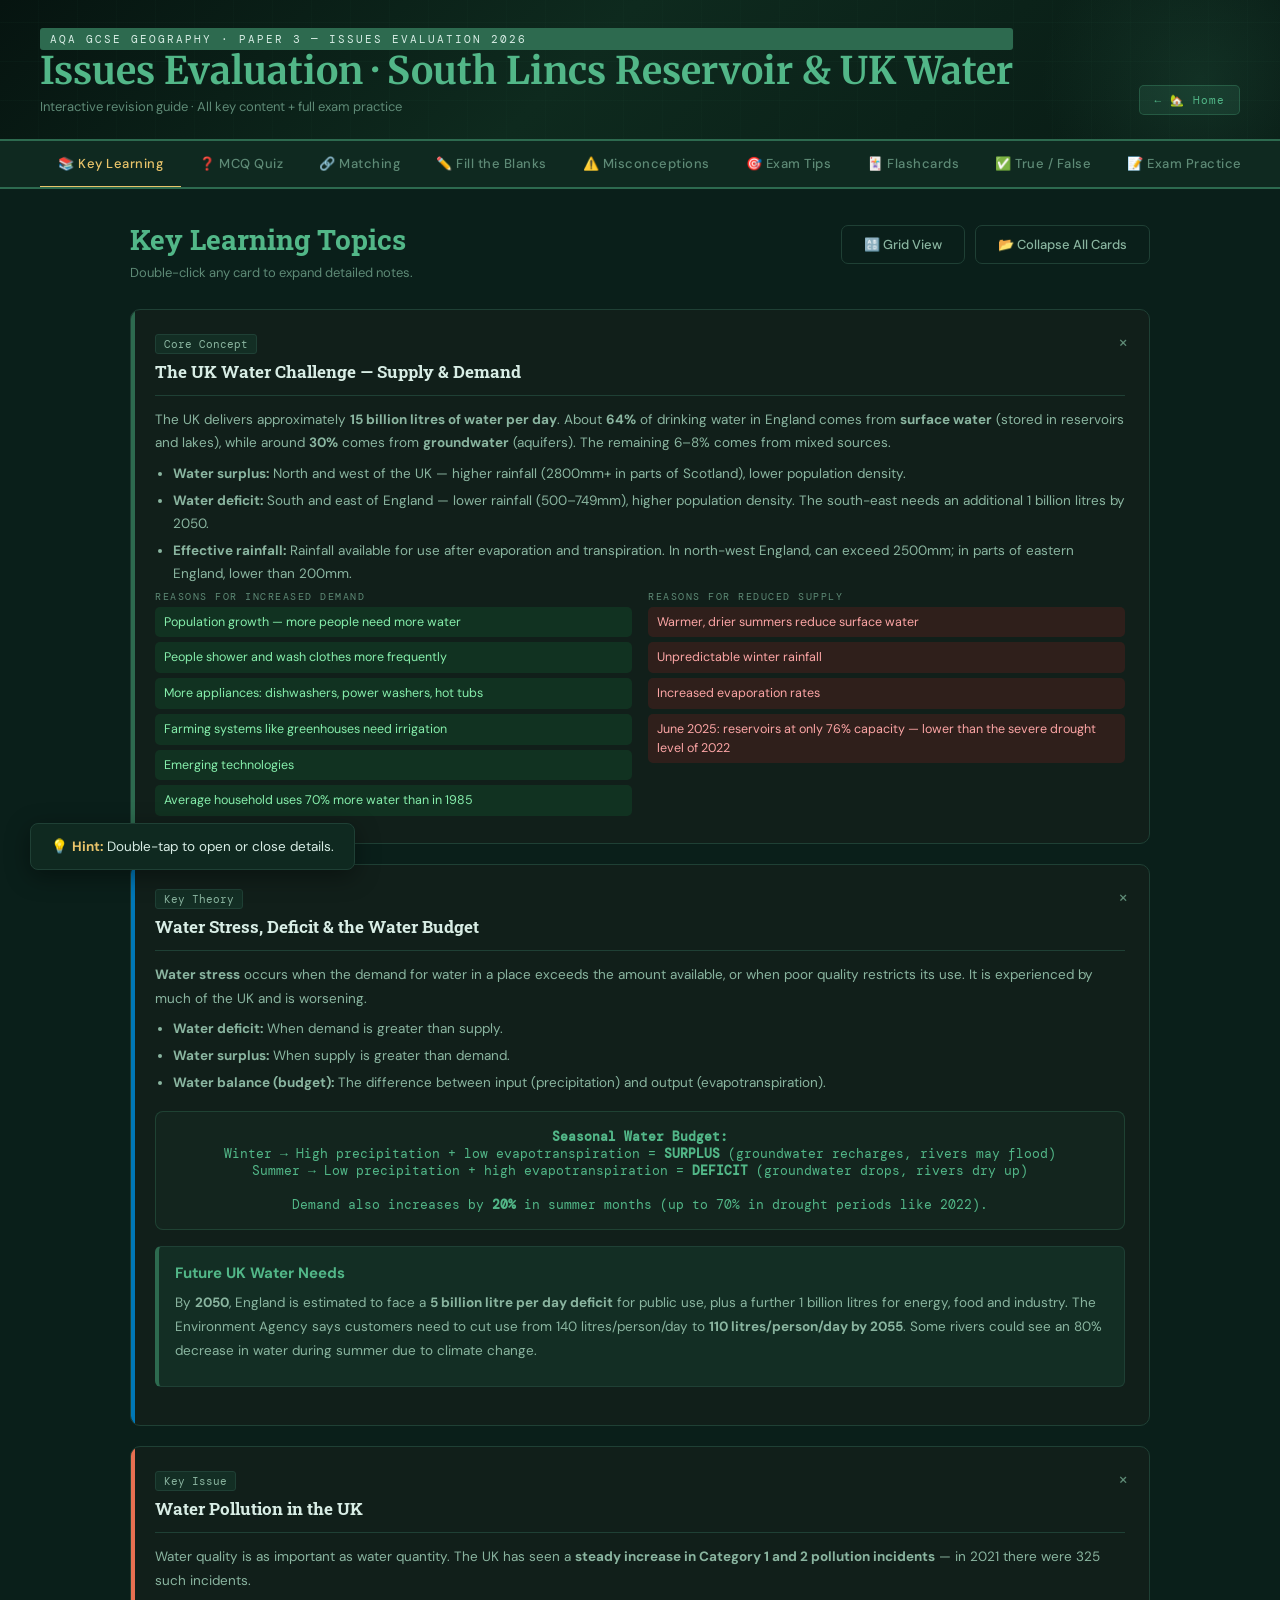
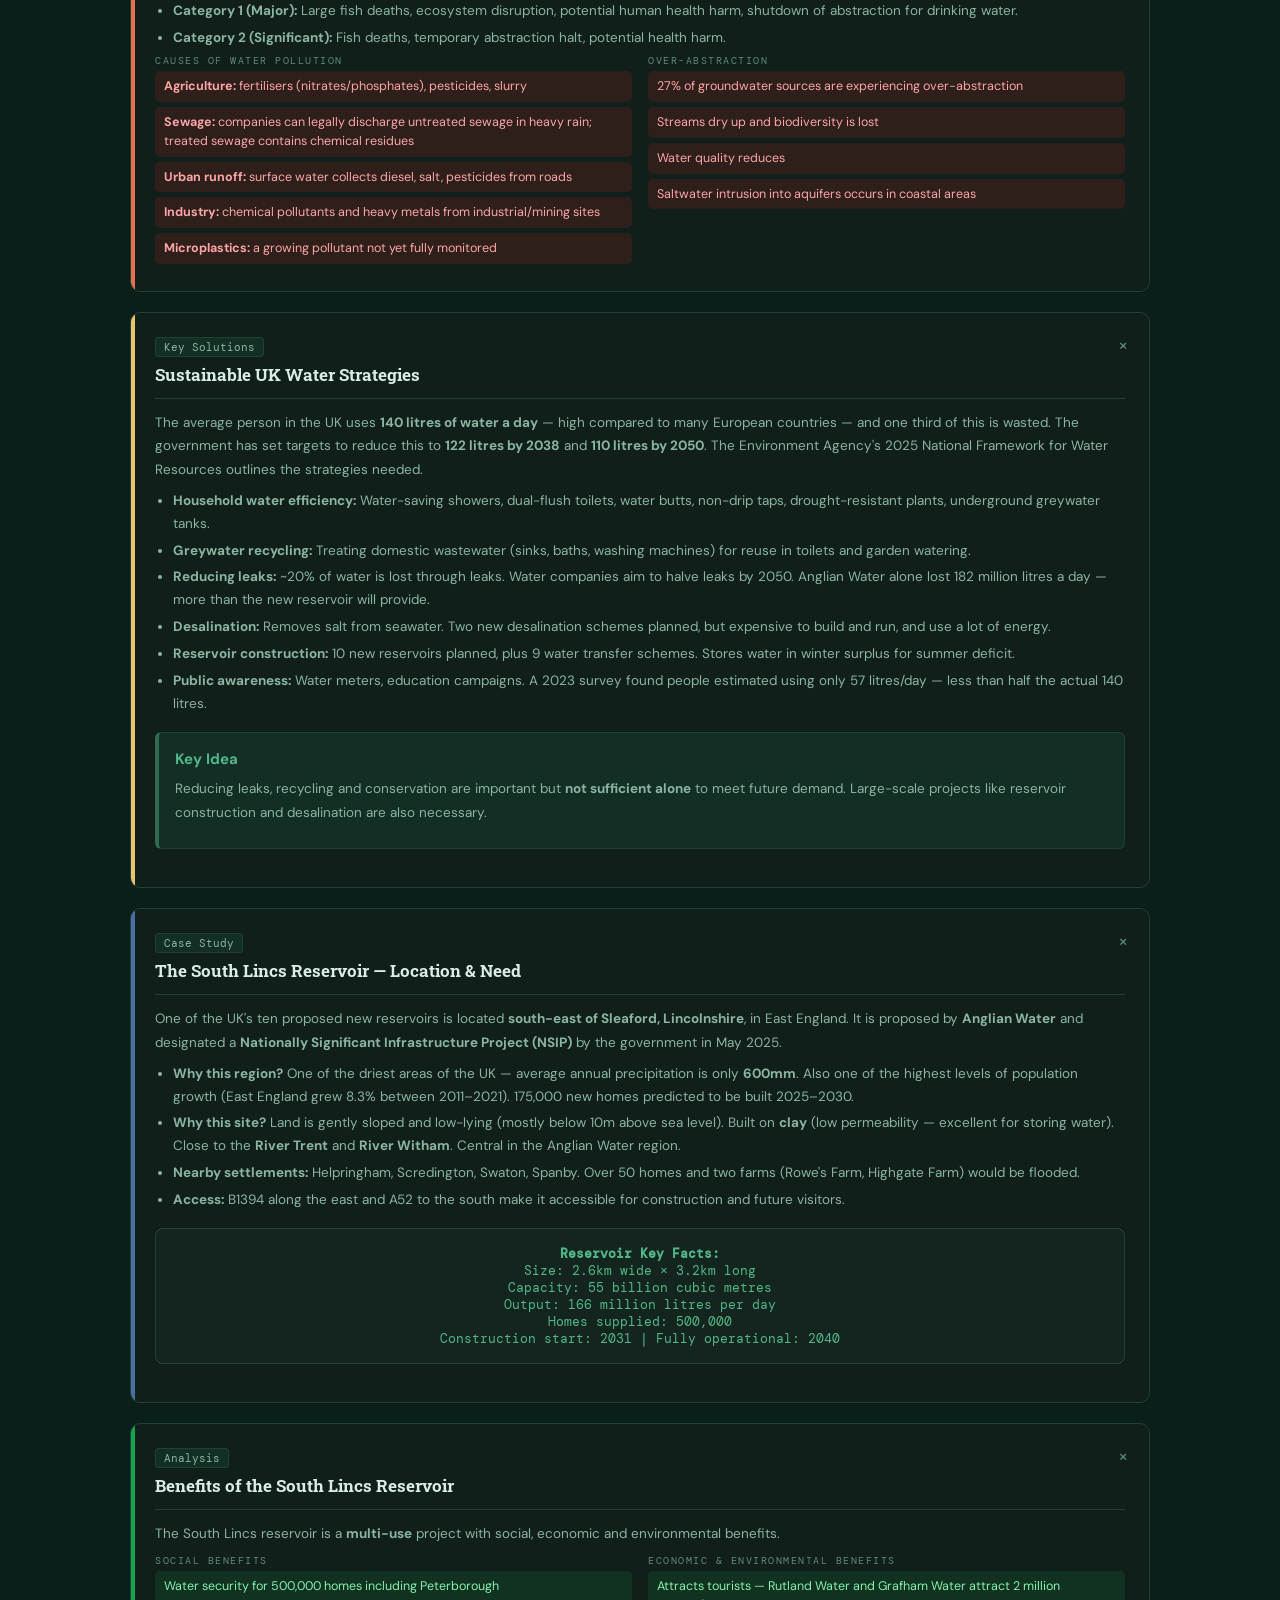
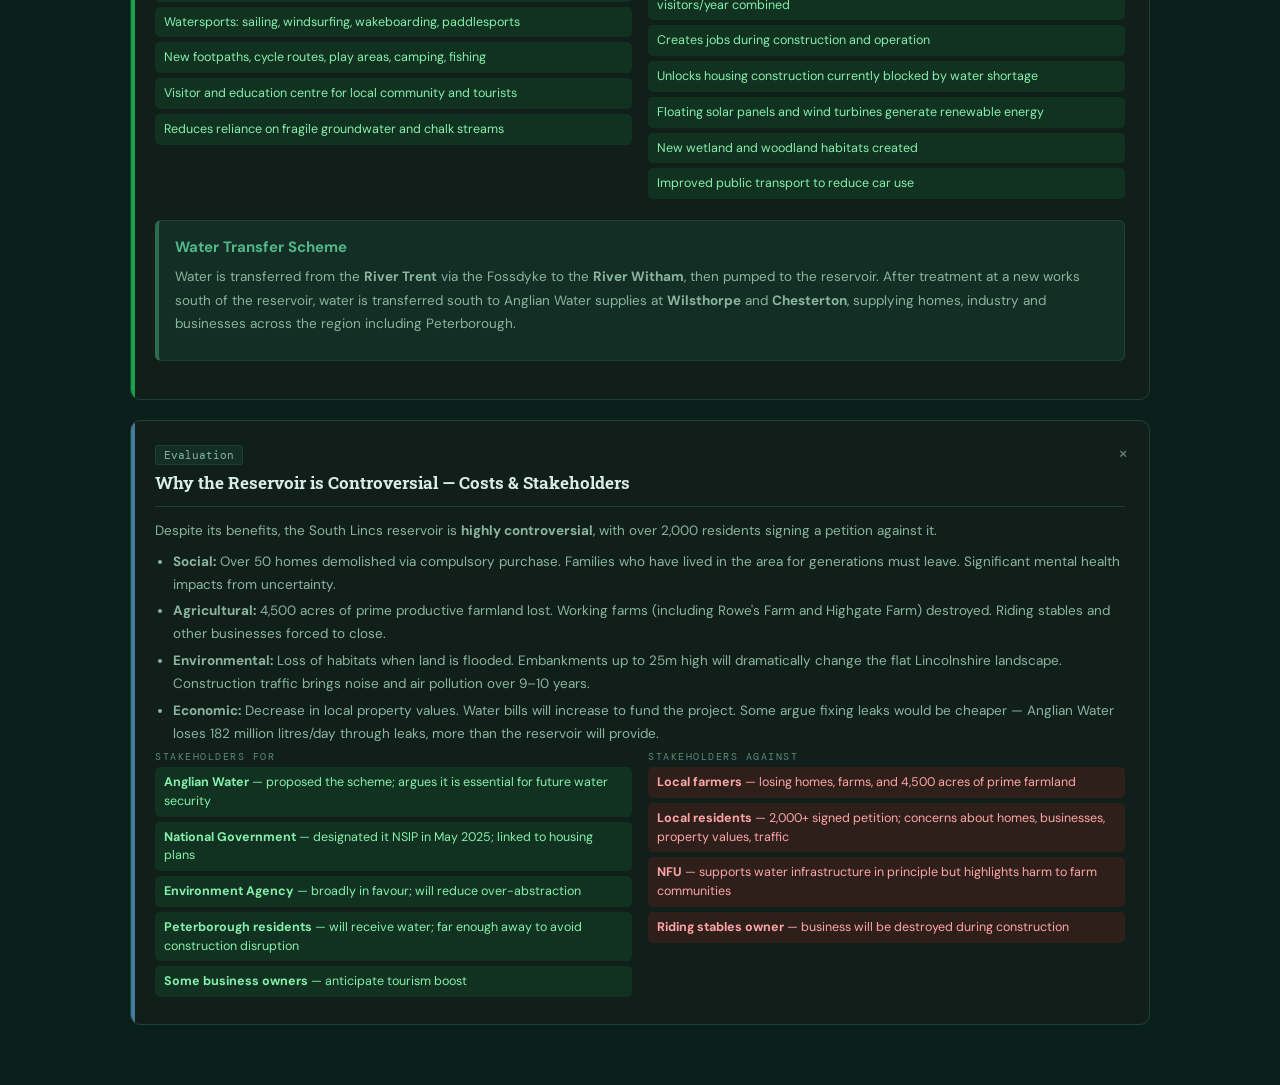
==== commit 7e6e39ec: "updated 7.1" ====
--- a/7-1-issues-evaluation.html
+++ b/7-1-issues-evaluation.html
@@ -151,759 +151,783 @@
 <!-- ══════════════════════════════════════
      DATA ARRAYS
      ══════════════════════════════════════ -->
-
 <script>
 
-  /* ══════════════════════════════════════════════
-     PAGE METADATA — Issues Evaluation
-  ══════════════════════════════════════════════ */
-
-  const pageMeta = {
-    badge: "AQA GCSE Geography · Paper 3 — Issues Evaluation",
-    title: "Issues Evaluation · Cayman Islands Port",
-    subtitle: "Interactive revision guide · All key content + full exam practice"
-  };
-
-  /* ── Apply metadata on load ── */
-  document.addEventListener('DOMContentLoaded', () => {
-    const badgeEl = document.querySelector('.badge');
-    const h1El = document.querySelector('header h1');
-    const subEl = document.querySelector('header p');
-    const titleEl = document.querySelector('title');
-
-    if (badgeEl) badgeEl.innerHTML = pageMeta.badge;
-    if (h1El) h1El.textContent = pageMeta.title;
-    if (subEl) subEl.textContent = pageMeta.subtitle;
-    if (titleEl) titleEl.textContent = pageMeta.title.replace(/&amp;/g, '&');
-  });
-
-  /* ══════════════════════════════════════════════
-     ARRAY 1: topics (Key Learning Cards)
-  ══════════════════════════════════════════════ */
-
-  const topics = [
-    {
-      title: "What is Issue Evaluation?",
-      tag: "Core Concept",
-      content: `<p>Issue evaluation is found in <strong>Part A of Paper 3</strong> and is worth <strong>37 marks (30% of Paper 3)</strong>. It tests your ability to analyse and interpret information, think critically, and make evidence-based decisions.</p>
-<ul>
-  <li><strong>Pre-release booklet:</strong> Sent to schools 12 weeks before the exam containing maps, graphs, photographs, statistics, and written extracts.</li>
-  <li><strong>In the exam:</strong> A fresh copy is provided — you cannot take in your annotated version, so you must memorise your notes.</li>
-  <li><strong>Synoptic:</strong> The issue covers multiple topics from the specification at once.</li>
-  <li><strong>Skills tested:</strong> Geographical skills, interpretation, analysis, and decision-making (evaluation).</li>
-</ul>
-<div class="case-study-box">
-  <h4>2023 Issue: Cayman Islands Port</h4>
-  <p>The 2023 pre-release focused on the proposed new cruise port in George Town, Grand Cayman. It covered tourism, economic development, ecosystems/coral reefs, and the environmental impacts of development.</p>
-</div>`
-    },
-    {
-      title: "The Cayman Islands — A Profile",
-      tag: "Case Study",
-      content: `<p>The Cayman Islands is a <strong>British Overseas Territory</strong> located in the <strong>Western Caribbean</strong>, comprising three islands: Grand Cayman, Cayman Brac, and Little Cayman. The capital is <strong>George Town</strong>.</p>
-<ul>
-  <li><strong>Population:</strong> 71,432 (2022) — over 130 nationalities, with 34,171 foreign workers on visas.</li>
-  <li><strong>Economy:</strong> GDP per capita of US$83,568 (higher than the UK at US$46,510). Over 92% of GDP comes from the service sector.</li>
-  <li><strong>Finance:</strong> 40 of the world's 50 largest banks have branches here — tax-free status attracts the wealthy.</li>
-  <li><strong>Status:</strong> Classed by the UN as a Small Island Developing State (SIDS), but is a High-Income Country (HIC).</li>
-  <li><strong>Food reliance:</strong> 90% of food and consumer goods are imported due to limited farming.</li>
-  <li><strong>Climate:</strong> Tropical marine — wet season May–October, dry season November–April, over 300 days of sunshine per year. Temperature range of only 4°C (25–29°C).</li>
-</ul>
-<div class="case-study-box">
-  <h4>Poverty in a Wealthy Place</h4>
-  <p>Despite high GDP per capita, 1.9% live in poverty and over 2% are food insecure. One third of the workforce earns less than US$2,800/month. GDP per capita is a mean average and can be misleading — it hides the inequality between the wealthy and the poorest residents.</p>
-</div>`
-    },
-    {
-      title: "Growth and Importance of Tourism",
-      tag: "Key Theory",
-      content: `<p>Tourism has grown into a <strong>major global industry</strong> over the last 50 years. An estimated 900 million people become international tourists each year (pre-pandemic). Travel and tourism is the <strong>largest employer globally</strong>, representing 7% of world exports.</p>
-<ul>
-  <li><strong>Reasons for growth:</strong> higher disposable incomes, cheaper/faster transport, internet booking, built attractions (theme parks, festivals).</li>
-  <li><strong>In 2019 (pre-Covid):</strong> Tourism = 13.6% of global GDP (US$9.6 trillion), 9.9% of all jobs (333 million).</li>
-  <li><strong>Covid-19 impact:</strong> 62 million jobs lost in 2020; recovery began in 2021.</li>
+    /* ══════════════════════════════════════════════
+       PAGE METADATA — 2026 Issues Evaluation
+    ══════════════════════════════════════════════ */
+
+    const pageMeta = {
+      badge: "AQA GCSE Geography · Paper 3 — Issues Evaluation 2026",
+      title: "Issues Evaluation · South Lincs Reservoir & UK Water",
+      subtitle: "Interactive revision guide · All key content + full exam practice"
+    };
+
+    /* ── Apply metadata on load ── */
+    document.addEventListener('DOMContentLoaded', () => {
+      const badgeEl = document.querySelector('.badge');
+      const h1El = document.querySelector('header h1');
+      const subEl = document.querySelector('header p');
+      const titleEl = document.querySelector('title');
+
+      if (badgeEl) badgeEl.innerHTML = pageMeta.badge;
+      if (h1El) h1El.textContent = pageMeta.title;
+      if (subEl) subEl.textContent = pageMeta.subtitle;
+      if (titleEl) titleEl.textContent = pageMeta.title.replace(/&amp;/g, '&');
+    });
+
+    /* ══════════════════════════════════════════════
+       ARRAY 1: topics (Key Learning Cards)
+    ══════════════════════════════════════════════ */
+
+    const topics = [
+      {
+        title: "The UK Water Challenge — Supply & Demand",
+        tag: "Core Concept",
+        content: `<p>The UK delivers approximately <strong>15 billion litres of water per day</strong>. About <strong>64%</strong> of drinking water in England comes from <strong>surface water</strong> (stored in reservoirs and lakes), while around <strong>30%</strong> comes from <strong>groundwater</strong> (aquifers). The remaining 6–8% comes from mixed sources.</p>
+<ul>
+  <li><strong>Water surplus:</strong> North and west of the UK — higher rainfall (2800mm+ in parts of Scotland), lower population density.</li>
+  <li><strong>Water deficit:</strong> South and east of England — lower rainfall (500–749mm), higher population density. The south-east needs an additional 1 billion litres by 2050.</li>
+  <li><strong>Effective rainfall:</strong> Rainfall available for use after evaporation and transpiration. In north-west England, can exceed 2500mm; in parts of eastern England, lower than 200mm.</li>
 </ul>
 <div class="two-col">
   <div>
-    <div class="col-head">Direct Impacts</div>
-    <div class="pro-item">Jobs in hotels, restaurants, transport, lifeguards</div>
-    <div class="pro-item">Foreign exchange and government revenue</div>
-    <div class="pro-item">Infrastructure development (water, roads)</div>
+    <div class="col-head">Reasons for Increased Demand</div>
+    <div class="pro-item">Population growth — more people need more water</div>
+    <div class="pro-item">People shower and wash clothes more frequently</div>
+    <div class="pro-item">More appliances: dishwashers, power washers, hot tubs</div>
+    <div class="pro-item">Farming systems like greenhouses need irrigation</div>
+    <div class="pro-item">Emerging technologies</div>
+    <div class="pro-item">Average household uses 70% more water than in 1985</div>
   </div>
   <div>
-    <div class="col-head">Indirect Impacts (Multiplier Effect)</div>
-    <div class="pro-item">Primary sector: agriculture, mining for hotel supplies</div>
-    <div class="pro-item">Secondary sector: manufacturing goods (beds, towels, gifts)</div>
-    <div class="pro-item">Small business and informal sector growth</div>
-  </div>
+    <div class="col-head">Reasons for Reduced Supply</div>
+    <div class="con-item">Warmer, drier summers reduce surface water</div>
+    <div class="con-item">Unpredictable winter rainfall</div>
+    <div class="con-item">Increased evaporation rates</div>
+    <div class="con-item">June 2025: reservoirs at only 76% capacity — lower than the severe drought level of 2022</div>
+  </div>
+</div>`
+      },
+      {
+        title: "Water Stress, Deficit & the Water Budget",
+        tag: "Key Theory",
+        content: `<p><strong>Water stress</strong> occurs when the demand for water in a place exceeds the amount available, or when poor quality restricts its use. It is experienced by much of the UK and is worsening.</p>
+<ul>
+  <li><strong>Water deficit:</strong> When demand is greater than supply.</li>
+  <li><strong>Water surplus:</strong> When supply is greater than demand.</li>
+  <li><strong>Water balance (budget):</strong> The difference between input (precipitation) and output (evapotranspiration).</li>
+</ul>
+<div class="formula-box">
+  <strong>Seasonal Water Budget:</strong><br>
+  Winter → High precipitation + low evapotranspiration = <strong>SURPLUS</strong> (groundwater recharges, rivers may flood)<br>
+  Summer → Low precipitation + high evapotranspiration = <strong>DEFICIT</strong> (groundwater drops, rivers dry up)<br><br>
+  Demand also increases by <strong>20%</strong> in summer months (up to 70% in drought periods like 2022).
 </div>
 <div class="case-study-box">
-  <h4>LICs/NEEs vs HICs</h4>
-  <p>LICs and NEEs rely far more heavily on tourism — Macau receives 29.3% of income from casino/hotel tourism. The Caribbean's tourist reliance averages around 16–35%. HICs like the UK (3.7%) and USA (2.6%) are far less dependent.</p>
+  <h4>Future UK Water Needs</h4>
+  <p>By <strong>2050</strong>, England is estimated to face a <strong>5 billion litre per day deficit</strong> for public use, plus a further 1 billion litres for energy, food and industry. The Environment Agency says customers need to cut use from 140 litres/person/day to <strong>110 litres/person/day by 2055</strong>. Some rivers could see an 80% decrease in water during summer due to climate change.</p>
 </div>`
-    },
-    {
-      title: "Cruise Tourism and the Caribbean",
-      tag: "Case Study",
-      content: `<p>The <strong>Caribbean</strong> is the world's most popular cruise destination with over a third of global market share. Cruise holidays have risen in popularity because all-inclusive packages reduce extra costs for travellers.</p>
-<ul>
-  <li><strong>Global scale:</strong> In 2019, 29.7 million cruise passengers generated 1.8 million jobs and paid US$50 billion in wages, contributing US$154 billion to the global economy.</li>
-  <li><strong>Caribbean arrivals:</strong> Over 15 million visitors annually, of which 11.3 million arrive by cruise ship.</li>
-  <li><strong>Source countries:</strong> USA (54%), Western Europe (26%), China (10%), Australia (6%), Others (4%).</li>
-  <li><strong>Cayman Islands:</strong> Cruise passengers make up 75% of tourist visitors. Tourism contributes 16% to GDP.</li>
+      },
+      {
+        title: "Water Pollution in the UK",
+        tag: "Key Issue",
+        content: `<p>Water quality is as important as water quantity. The UK has seen a <strong>steady increase in Category 1 and 2 pollution incidents</strong> — in 2021 there were 325 such incidents.</p>
+<ul>
+  <li><strong>Category 1 (Major):</strong> Large fish deaths, ecosystem disruption, potential human health harm, shutdown of abstraction for drinking water.</li>
+  <li><strong>Category 2 (Significant):</strong> Fish deaths, temporary abstraction halt, potential health harm.</li>
 </ul>
 <div class="two-col">
   <div>
-    <div class="col-head">Advantages of Cruise Tourism</div>
-    <div class="pro-item">For every US$1 spent on tourism, US$1.2 is generated by cruise visitors</div>
-    <div class="pro-item">Every hotel room creates at least one job</div>
-    <div class="pro-item">50 jobs per $100,000 invested</div>
-    <div class="pro-item">Multi-island stops spread economic benefits</div>
+    <div class="col-head">Causes of Water Pollution</div>
+    <div class="con-item"><strong>Agriculture:</strong> fertilisers (nitrates/phosphates), pesticides, slurry</div>
+    <div class="con-item"><strong>Sewage:</strong> companies can legally discharge untreated sewage in heavy rain; treated sewage contains chemical residues</div>
+    <div class="con-item"><strong>Urban runoff:</strong> surface water collects diesel, salt, pesticides from roads</div>
+    <div class="con-item"><strong>Industry:</strong> chemical pollutants and heavy metals from industrial/mining sites</div>
+    <div class="con-item"><strong>Microplastics:</strong> a growing pollutant not yet fully monitored</div>
   </div>
   <div>
-    <div class="col-head">Disadvantages of Cruise Tourism</div>
-    <div class="con-item">Daily cruise spending is 55% less than long-stay visitors</div>
-    <div class="con-item">15–20% of passengers never disembark</div>
-    <div class="con-item">Over 70,000 tonnes of wastewater produced annually</div>
-    <div class="con-item">Tourists generate twice the waste of locals per day</div>
+    <div class="col-head">Over-abstraction</div>
+    <div class="con-item">27% of groundwater sources are experiencing over-abstraction</div>
+    <div class="con-item">Streams dry up and biodiversity is lost</div>
+    <div class="con-item">Water quality reduces</div>
+    <div class="con-item">Saltwater intrusion into aquifers occurs in coastal areas</div>
   </div>
 </div>`
-    },
-    {
-      title: "The Proposed New Port in George Town",
-      tag: "Core Issue",
-      content: `<p>The existing port was built in <strong>1977</strong> with a capacity of 50,000 tonnes per year. Cargo is now over <strong>500,000 tonnes</strong> — a tenfold increase. The port is predicted to <strong>run out of space by 2033</strong>.</p>
-<ul>
-  <li><strong>Key problem:</strong> Cargo and cruise facilities are mixed together, causing safety hazards and inefficiency. Cargo can only operate 6pm–5am.</li>
-  <li><strong>Tender system:</strong> Cruise passengers must use small tender boats to get ashore, reducing visitor time on the island and creating congestion.</li>
-  <li><strong>Proposed solution (2019):</strong> A new cruise terminal financed by Verdant Isle Group (Carnival Corp and Royal Caribbean Cruises) at an estimated cost of <strong>$240 million</strong>.</li>
-</ul>
+      },
+      {
+        title: "Sustainable UK Water Strategies",
+        tag: "Key Solutions",
+        content: `<p>The average person in the UK uses <strong>140 litres of water a day</strong> — high compared to many European countries — and one third of this is wasted. The government has set targets to reduce this to <strong>122 litres by 2038</strong> and <strong>110 litres by 2050</strong>. The Environment Agency's 2025 National Framework for Water Resources outlines the strategies needed.</p>
+<ul>
+  <li><strong>Household water efficiency:</strong> Water-saving showers, dual-flush toilets, water butts, non-drip taps, drought-resistant plants, underground greywater tanks.</li>
+  <li><strong>Greywater recycling:</strong> Treating domestic wastewater (sinks, baths, washing machines) for reuse in toilets and garden watering.</li>
+  <li><strong>Reducing leaks:</strong> ~20% of water is lost through leaks. Water companies aim to halve leaks by 2050. Anglian Water alone lost 182 million litres a day — more than the new reservoir will provide.</li>
+  <li><strong>Desalination:</strong> Removes salt from seawater. Two new desalination schemes planned, but expensive to build and run, and use a lot of energy.</li>
+  <li><strong>Reservoir construction:</strong> 10 new reservoirs planned, plus 9 water transfer schemes. Stores water in winter surplus for summer deficit.</li>
+  <li><strong>Public awareness:</strong> Water meters, education campaigns. A 2023 survey found people estimated using only 57 litres/day — less than half the actual 140 litres.</li>
+</ul>
+<div class="case-study-box">
+  <h4>Key Idea</h4>
+  <p>Reducing leaks, recycling and conservation are important but <strong>not sufficient alone</strong> to meet future demand. Large-scale projects like reservoir construction and desalination are also necessary.</p>
+</div>`
+      },
+      {
+        title: "The South Lincs Reservoir — Location & Need",
+        tag: "Case Study",
+        content: `<p>One of the UK's ten proposed new reservoirs is located <strong>south-east of Sleaford, Lincolnshire</strong>, in East England. It is proposed by <strong>Anglian Water</strong> and designated a <strong>Nationally Significant Infrastructure Project (NSIP)</strong> by the government in May 2025.</p>
+<ul>
+  <li><strong>Why this region?</strong> One of the driest areas of the UK — average annual precipitation is only <strong>600mm</strong>. Also one of the highest levels of population growth (East England grew 8.3% between 2011–2021). 175,000 new homes predicted to be built 2025–2030.</li>
+  <li><strong>Why this site?</strong> Land is gently sloped and low-lying (mostly below 10m above sea level). Built on <strong>clay</strong> (low permeability — excellent for storing water). Close to the <strong>River Trent</strong> and <strong>River Witham</strong>. Central in the Anglian Water region.</li>
+  <li><strong>Nearby settlements:</strong> Helpringham, Scredington, Swaton, Spanby. Over 50 homes and two farms (Rowe's Farm, Highgate Farm) would be flooded.</li>
+  <li><strong>Access:</strong> B1394 along the east and A52 to the south make it accessible for construction and future visitors.</li>
+</ul>
+<div class="formula-box">
+  <strong>Reservoir Key Facts:</strong><br>
+  Size: 2.6km wide × 3.2km long<br>
+  Capacity: 55 billion cubic metres<br>
+  Output: 166 million litres per day<br>
+  Homes supplied: 500,000<br>
+  Construction start: 2031 | Fully operational: 2040
+</div>`
+      },
+      {
+        title: "Benefits of the South Lincs Reservoir",
+        tag: "Analysis",
+        content: `<p>The South Lincs reservoir is a <strong>multi-use</strong> project with social, economic and environmental benefits.</p>
 <div class="two-col">
   <div>
-    <div class="col-head">For the New Port</div>
-    <div class="pro-item">5,000+ jobs depend on cruise tourism</div>
-    <div class="pro-item">Larger ships can berth — 50% of cruise business lost without upgrade</div>
-    <div class="pro-item">Separates cargo and cruise operations</div>
-    <div class="pro-item">George Town Revitalisation — green spaces, cycling, housing</div>
-    <div class="pro-item">More passengers will disembark, increasing visitor spending</div>
+    <div class="col-head">Social Benefits</div>
+    <div class="pro-item">Water security for 500,000 homes including Peterborough</div>
+    <div class="pro-item">Watersports: sailing, windsurfing, wakeboarding, paddlesports</div>
+    <div class="pro-item">New footpaths, cycle routes, play areas, camping, fishing</div>
+    <div class="pro-item">Visitor and education centre for local community and tourists</div>
+    <div class="pro-item">Reduces reliance on fragile groundwater and chalk streams</div>
   </div>
   <div>
-    <div class="col-head">Against the New Port</div>
-    <div class="con-item">15+ acres of coral reef destroyed by dredging to 10m depth</div>
-    <div class="con-item">Hawksbill Turtle habitat lost — critically endangered species</div>
-    <div class="con-item">Sediment from dredging clouds the water — kills remaining coral</div>
-    <div class="con-item">Loss of income for diving/snorkelling businesses</div>
-    <div class="con-item">Similar projects in Jamaica did not increase income</div>
+    <div class="col-head">Economic &amp; Environmental Benefits</div>
+    <div class="pro-item">Attracts tourists — Rutland Water and Grafham Water attract 2 million visitors/year combined</div>
+    <div class="pro-item">Creates jobs during construction and operation</div>
+    <div class="pro-item">Unlocks housing construction currently blocked by water shortage</div>
+    <div class="pro-item">Floating solar panels and wind turbines generate renewable energy</div>
+    <div class="pro-item">New wetland and woodland habitats created</div>
+    <div class="pro-item">Improved public transport to reduce car use</div>
   </div>
 </div>
 <div class="case-study-box">
-  <h4>Outcome</h4>
-  <p>The Cayman Islands government <strong>abandoned the proposal</strong> following protests from the local population and environmental organisations. The Minister of Tourism stated: "My people have said that the environment is more important to our country, from a sustainable perspective, than cruise itself."</p>
+  <h4>Water Transfer Scheme</h4>
+  <p>Water is transferred from the <strong>River Trent</strong> via the Fossdyke to the <strong>River Witham</strong>, then pumped to the reservoir. After treatment at a new works south of the reservoir, water is transferred south to Anglian Water supplies at <strong>Wilsthorpe</strong> and <strong>Chesterton</strong>, supplying homes, industry and businesses across the region including Peterborough.</p>
 </div>`
-    },
-    {
-      title: "Analysing Geographical Sources",
-      tag: "Exam Skills",
-      content: `<p>In the issues evaluation exam you must interpret a range of data sources. Use these frameworks for each type:</p>
-<ul>
-  <li><strong>Maps:</strong> Read the title, key, scale, and unit of measurement. Identify patterns (e.g. north/south differences). Note any features that might be affected by development.</li>
-  <li><strong>Graphs:</strong> Identify the trend (increasing/decreasing/fluctuating), highest and lowest values with dates, and calculate percentage changes if asked. For compound graphs, read only the shaded area you need.</li>
-  <li><strong>Tables:</strong> Compare categories, identify anomalies, note units of measurement.</li>
-  <li><strong>Photographs:</strong> Identify physical vs human features and location. What does the image suggest about the issue?</li>
-  <li><strong>Text:</strong> Highlight key facts, figures and place names. Identify who is affected and how.</li>
-</ul>
-<div class="formula-box">
-  <strong>Useful Calculations:</strong><br>
-  Range = Highest value − Lowest value<br>
-  Mean = Sum of all values ÷ Number of values<br>
-  % increase = (Increase ÷ Original) × 100<br>
-  % of total = (Part ÷ Whole) × 100
+      },
+      {
+        title: "Why the Reservoir is Controversial — Costs & Stakeholders",
+        tag: "Evaluation",
+        content: `<p>Despite its benefits, the South Lincs reservoir is <strong>highly controversial</strong>, with over 2,000 residents signing a petition against it.</p>
+<ul>
+  <li><strong>Social:</strong> Over 50 homes demolished via compulsory purchase. Families who have lived in the area for generations must leave. Significant mental health impacts from uncertainty.</li>
+  <li><strong>Agricultural:</strong> 4,500 acres of prime productive farmland lost. Working farms (including Rowe's Farm and Highgate Farm) destroyed. Riding stables and other businesses forced to close.</li>
+  <li><strong>Environmental:</strong> Loss of habitats when land is flooded. Embankments up to 25m high will dramatically change the flat Lincolnshire landscape. Construction traffic brings noise and air pollution over 9–10 years.</li>
+  <li><strong>Economic:</strong> Decrease in local property values. Water bills will increase to fund the project. Some argue fixing leaks would be cheaper — Anglian Water loses 182 million litres/day through leaks, more than the reservoir will provide.</li>
+</ul>
+<div class="two-col">
+  <div>
+    <div class="col-head">Stakeholders FOR</div>
+    <div class="pro-item"><strong>Anglian Water</strong> — proposed the scheme; argues it is essential for future water security</div>
+    <div class="pro-item"><strong>National Government</strong> — designated it NSIP in May 2025; linked to housing plans</div>
+    <div class="pro-item"><strong>Environment Agency</strong> — broadly in favour; will reduce over-abstraction</div>
+    <div class="pro-item"><strong>Peterborough residents</strong> — will receive water; far enough away to avoid construction disruption</div>
+    <div class="pro-item"><strong>Some business owners</strong> — anticipate tourism boost</div>
+  </div>
+  <div>
+    <div class="col-head">Stakeholders AGAINST</div>
+    <div class="con-item"><strong>Local farmers</strong> — losing homes, farms, and 4,500 acres of prime farmland</div>
+    <div class="con-item"><strong>Local residents</strong> — 2,000+ signed petition; concerns about homes, businesses, property values, traffic</div>
+    <div class="con-item"><strong>NFU</strong> — supports water infrastructure in principle but highlights harm to farm communities</div>
+    <div class="con-item"><strong>Riding stables owner</strong> — business will be destroyed during construction</div>
+  </div>
 </div>`
-    },
-    {
-      title: "Evaluation and Decision-Making",
-      tag: "Exam Skills",
-      content: `<p>The 9-mark decision question is the most important part of the issues evaluation. You must make a clear decision about the geographical issue and justify it using evidence from the resource booklet and your own knowledge.</p>
-<ul>
-  <li><strong>No right or wrong answer</strong> — marks are awarded for the quality of your justification, not the decision itself.</li>
-  <li><strong>Use the BRAIN acronym:</strong> Broad range of analysis, Reached a decision, Alternatives rejected and justified, Identify the issues, No perfect solution, Supported with evidence.</li>
-</ul>
-<div class="formula-box">
-  <strong>Structure for the 9-mark answer:</strong><br>
-  1. Introduction — state your decision clearly<br>
-  2. Advantages of your chosen option (with data from the booklet)<br>
-  3. Acknowledge disadvantages and how they could be managed<br>
-  4. Briefly explain why the alternative is less suitable<br>
-  5. Conclusion — reinforce why your decision is most suitable/sustainable
-</div>
-<div class="case-study-box">
-  <h4>Example Stakeholders for Cayman Islands Port</h4>
-  <p><strong>For the port:</strong> Government, cruise companies (Carnival, Royal Caribbean), local businesses, hoteliers, George Town residents.<br>
-  <strong>Against the port:</strong> National Trust for the Cayman Islands, RSPB, diving/snorkelling operators, tender boat owners, environmentalists.</p>
-</div>`
-    }
-  ];
-
-  /* ══════════════════════════════════════════════
-     ARRAY 2: mcqData (Multiple Choice Quiz)
-  ══════════════════════════════════════════════ */
-
-  const mcqData = [
-    {
-      q: "How many marks is the issues evaluation section of AQA Paper 3 worth?",
-      opts: ["25 marks", "30 marks", "37 marks", "45 marks"],
-      ans: 2,
-      explain: "Correct: C. The issues evaluation section is worth 37 marks, which represents 30% of Paper 3. A is too low, B is also incorrect, and D would be too high for this section."
-    },
-    {
-      q: "The Cayman Islands pre-release booklet was sent to schools how many weeks before the 2023 exam?",
-      opts: ["4 weeks", "8 weeks", "12 weeks", "16 weeks"],
-      ans: 2,
-      explain: "Correct: C. The resource booklet is sent to schools 12 weeks before the exam. This gives students time to become familiar with the sources. A and B are too short, and D is too long."
-    },
-    {
-      q: "Which city in the UK has the highest annual rainfall?",
-      opts: ["Bristol", "Glasgow", "Liverpool", "London"],
-      ans: 1,
-      explain: "Correct: B. Glasgow has annual rainfall of 2800mm+ (highest category). Bristol has 750–999mm, Liverpool also has 750–999mm, and London has 500–749mm — the driest."
-    },
-    {
-      q: "What percentage of the Cayman Islands' GDP comes from the service sector?",
-      opts: ["62%", "79%", "92%", "98%"],
-      ans: 2,
-      explain: "Correct: C. Over 92% of the Cayman Islands' GDP comes from the service sector. A (62%) is incorrect, B (79%) refers to the percentage of people employed in the service sector, and D is too high."
-    },
-    {
-      q: "What was the estimated cost of the proposed new port in George Town?",
-      opts: ["$100 million", "$180 million", "$240 million", "$350 million"],
-      ans: 2,
-      explain: "Correct: C. The proposed new port was to be financed by the Verdant Isle Group at an estimated cost of $240 million. A and B are too low, while D is too high."
-    },
-    {
-      q: "In 2018, which world region had the largest number of international tourist arrivals?",
-      opts: ["Americas", "Asia", "Africa", "Europe"],
-      ans: 3,
-      explain: "Correct: D. Europe had the largest number of international tourist arrivals in 2018. It has consistently been the leading region. Americas was second, Asia third, and Africa has the smallest share."
-    },
-    {
-      q: "What percentage of cruise passengers visiting the Cayman Islands come from the USA?",
-      opts: ["26%", "38%", "46%", "54%"],
-      ans: 3,
-      explain: "Correct: D. 54% of cruise arrivals to the Cayman Islands come from the USA. Western Europe accounts for 26%, China for 10%, and Australia for 6%."
-    },
-    {
-      q: "Approximately how many acres of coral reef would be destroyed by the proposed new port development?",
-      opts: ["5 acres", "10 acres", "15 acres", "22 acres"],
-      ans: 2,
-      explain: "Correct: C. Over 15 acres of coral reef would be destroyed by the port development. The dredging would go to a depth of 10m. In addition, 22 acres of seabed would need to be dredged for the channel."
-    },
-    {
-      q: "By what year is the existing port at George Town predicted to run out of space?",
-      opts: ["2025", "2029", "2033", "2040"],
-      ans: 2,
-      explain: "Correct: C. Estimates suggest the port will run out of space by 2033. The port was built in 1977 with a capacity of 50,000 tonnes, but cargo arrivals are now over 500,000 tonnes — a tenfold increase."
-    },
-    {
-      q: "Daily cruise passenger spending is how much less than long-stay visitors?",
-      opts: ["25% less", "40% less", "55% less", "70% less"],
-      ans: 2,
-      explain: "Correct: C. Daily cruise spending is 55% less than long-stay visitors. This is largely because many cruise passengers have all-inclusive packages on board their ship and some never even disembark."
-    },
-    {
-      q: "Calculate: the UK increased its renewable energy capacity from 10 GW in 2010 to 44 GW in 2018. What was the increase?",
-      opts: ["26 GW", "30 GW", "34 GW", "38 GW"],
-      ans: 2,
-      explain: "Correct: C. 44 − 10 = 34 GW increase. A (26 GW), B (30 GW), and D (38 GW) are all incorrect calculations. Always subtract the earlier value from the later value to find the increase."
-    },
-    {
-      q: "Which of the following is NOT an advantage of the proposed new Cayman Islands port?",
-      opts: [
-        "Separation of cargo and cruise operations",
-        "More passengers likely to disembark and spend money",
-        "Destruction of the coral reef ecosystem",
-        "Reduction in harbour congestion from tender boats"
-      ],
-      ans: 2,
-      explain: "Correct: C. Destruction of the coral reef is a DISADVANTAGE (environmental cost), not an advantage. Separation of cargo and cruise (A), more disembarking passengers (B), and reduced congestion (D) are all cited as benefits of the new port."
-    },
-    {
-      q: "What percentage of the Cayman Islands' food and consumer goods are imported?",
-      opts: ["60%", "75%", "90%", "100%"],
-      ans: 2,
-      explain: "Correct: C. 90% of food and consumer goods are imported to the Cayman Islands. This is because there is very little farming or industry on the islands. Without cargo trade, the islands would experience serious shortages."
-    }
-  ];
-
-  /* ══════════════════════════════════════════════
-     ARRAY 3: matchData (Keyword Matching)
-  ══════════════════════════════════════════════ */
-
-  const matchData = [
-    { term: "Issue evaluation", def: "A section of AQA Paper 3 worth 37 marks that tests analysis, interpretation and decision-making about a geographical issue using pre-release materials." },
-    { term: "Synoptic", def: "Covering more than one topic from the specification at once — the issues evaluation links multiple geographical themes together." },
-    { term: "Tender", def: "A small boat used to transport cruise ship passengers from the anchored ship to shore, as the Cayman Islands had no direct berthing facilities." },
-    { term: "Multiplier effect", def: "When money generated by tourism creates additional economic activity in other sectors, amplifying the total economic benefit." },
-    { term: "Coral reef", def: "A fragile underwater ecosystem threatened by the dredging required for the new Cayman Islands port — over 15 acres would have been destroyed." },
-    { term: "SIDS", def: "Small Island Developing State — a UN classification for the Cayman Islands that recognises unique social, economic and environmental challenges faced by small island nations." },
-    { term: "GDP per capita", def: "Gross Domestic Product divided by the total population — a measure of average wealth, but can be misleading as it is a mean that hides inequality." },
-    { term: "Dredging", def: "The process of deepening a waterway or port by removing material from the seabed — proposed for George Town to a depth of 10m, which would destroy coral." },
-    { term: "Hawksbill Turtle", def: "A critically endangered species whose habitat would be destroyed by the proposed port dredging in the Cayman Islands." },
-    { term: "Verdant Isle Group", def: "The consortium that proposed financing the new Cayman Islands port at a cost of $240 million, including cruise companies Carnival Corp and Royal Caribbean." },
-    { term: "George Town Revitalisation Initiative", def: "The wider urban improvement project linked to the new port proposal, including green spaces, cycling access, improved lighting, and conservation of historical sites." },
-    { term: "Stakeholder", def: "Any individual or group with an interest in a geographical issue — in the Cayman port case, these include the government, cruise companies, environmentalists, and local businesses." },
-    { term: "Long-stay visitor", def: "A tourist who stays overnight or longer in a destination, spending significantly more money than a cruise day-tripper — they generate US$1.6 per US$1 of government spending." },
-    { term: "Sediment", def: "Fine particles disturbed by dredging that cloud the water and block sunlight to coral polyps, causing bleaching and death of the remaining reef." }
-  ];
-
-  /* ══════════════════════════════════════════════
-     ARRAY 4: fibData (Fill in the Blanks)
-     ARRAY 5: fibWords (Word Bank)
-  ══════════════════════════════════════════════ */
-
-  const fibData = [
-    {
-      display: "Issue evaluation is worth _____ marks and is found in Part _____ of Paper 3.",
-      blanks: { B1: "37", B2: "A" }
-    },
-    {
-      display: "The pre-release booklet is sent to schools _____ weeks before the exam and covers a geographical _____.",
-      blanks: { B1: "twelve", B2: "issue" }
-    },
-    {
-      display: "The Cayman Islands is a British _____ Territory located in the Western _____.",
-      blanks: { B1: "Overseas", B2: "Caribbean" }
-    },
-    {
-      display: "The GDP per capita of the Cayman Islands is US$_____, compared to the UK's US$46,510.",
-      blanks: { B1: "83,568" }
-    },
-    {
-      display: "The proposed new port would be financed by the _____ Isle Group at a cost of $_____ million.",
-      blanks: { B1: "Verdant", B2: "240" }
-    },
-    {
-      display: "Currently, _____ of the Cayman Islands' goods and food are imported, as there is very little _____ on the islands.",
-      blanks: { B1: "90%", B2: "farming" }
-    },
-    {
-      display: "The existing port at George Town was built in _____ and had a capacity of _____ tonnes per year.",
-      blanks: { B1: "1977", B2: "50,000" }
-    },
-    {
-      display: "The proposed dredging would be to a depth of _____ metres, destroying over _____ acres of coral reef.",
-      blanks: { B1: "10", B2: "15" }
-    },
-    {
-      display: "Cruise passengers make up _____% of all tourist visitors to the Cayman Islands, with the majority arriving between _____ and March.",
-      blanks: { B1: "75", B2: "November" }
-    },
-    {
-      display: "Daily cruise spending is _____% less than long-stay visitors, and between _____% and 20% of passengers never disembark.",
-      blanks: { B1: "55", B2: "15" }
-    },
-    {
-      display: "The Caribbean has the highest number of cruise tourist arrivals in the world, contributing up to half of _____ in most Caribbean countries.",
-      blanks: { B1: "GDP" }
-    },
-    {
-      display: "In 2019 (pre-Covid), global tourism accounted for _____% of global GDP and _____% of all jobs worldwide.",
-      blanks: { B1: "13.6", B2: "9.9" }
-    }
-  ];
-
-  const fibWords = [
-    "37", "A", "twelve", "issue", "Overseas", "Caribbean", "83,568", "Verdant", "240",
-    "90%", "farming", "1977", "50,000", "10", "15", "75", "November", "55", "15", "GDP", "13.6", "9.9",
-    // Distractors
-    "25", "B", "eight", "topic", "Crown", "Atlantic", "46,510", "Emerald", "180",
-    "70%", "manufacturing", "1988", "100,000", "12", "20", "60", "December", "45", "10",
-    "GNI", "11.2", "7.3", "Pacific", "sixteen"
-  ];
-
-  /* ══════════════════════════════════════════════
-     ARRAY 6: tfData (True / False)
-  ══════════════════════════════════════════════ */
-
-  const tfData = [
-    {
-      statement: "The AQA issues evaluation pre-release booklet is sent to schools 8 weeks before the exam.",
-      answer: false,
-      explanation: "FALSE. The booklet is sent to schools 12 weeks before the exam, giving students sufficient time to study and annotate the sources. You cannot take your annotated copy into the exam — a new copy is provided."
-    },
-    {
-      statement: "The Cayman Islands is classified by the UN as a Small Island Developing State (SIDS).",
-      answer: true,
-      explanation: "TRUE. The Cayman Islands is classed as a SIDS by the United Nations, despite being a High-Income Country (HIC). This means it faces unique challenges including fragile ecosystems, vulnerability to tropical cyclones, and high import costs."
-    },
-    {
-      statement: "All cruise passengers who arrive at a destination always disembark and spend money in the local economy.",
-      answer: false,
-      explanation: "FALSE. Between 15% and 20% of cruise passengers choose to stay onboard and never set foot on the island. However, they are still counted in visitor arrival statistics, which can make tourist numbers appear higher than the economic reality."
-    },
-    {
-      statement: "The existing port at George Town was originally built with a capacity of 50,000 tonnes per year.",
-      answer: true,
-      explanation: "TRUE. The port was built in 1977 with a capacity of 50,000 tonnes per year. However, cargo arrivals are now over 500,000 tonnes — a tenfold increase — meaning it is severely overstretched and predicted to run out of space by 2033."
-    },
-    {
-      statement: "Long-stay tourists generate more money per US$1 of government tourism spending than cruise visitors.",
-      answer: true,
-      explanation: "TRUE. For every US$1 spent by the country on tourism, US$1.6 is generated by long-stay tourists compared to US$1.2 by cruise visitors. Long-stay visitors also tend to use hotels, local restaurants, and activity providers more extensively."
-    },
-    {
-      statement: "The Cayman Islands' government went ahead with the proposed new cruise port development in 2019.",
-      answer: false,
-      explanation: "FALSE. The Cayman Islands' government abandoned the proposals following protests from the local population and environmental organisations. The Minister of Tourism stated that the environment was more important than cruise tourism from a sustainable perspective."
-    },
-    {
-      statement: "Daily cruise spending in the Caribbean is 55% less than spending by long-stay visitors.",
-      answer: true,
-      explanation: "TRUE. Daily cruise spending is 55% less than long-stay visitor spending. This is largely because many cruise passengers have all-inclusive packages covering food, drink, and entertainment on the ship, so they spend less on the island."
-    },
-    {
-      statement: "The proposed new port would have required dredging to a depth of 20 metres to allow larger cruise ships to berth.",
-      answer: false,
-      explanation: "FALSE. The dredging would have been to a depth of 10 metres (not 20 metres). This would have destroyed over 15 acres of coral reef and disturbed sediment that would cloud the water, damaging the remaining reef by blocking sunlight."
-    },
-    {
-      statement: "The Caribbean is the most popular cruise destination in the world, with over a third of global market share.",
-      answer: true,
-      explanation: "TRUE. The Caribbean consistently has the highest number of cruise tourist arrivals globally, with over a third of the world's cruise market share. Over 15 million people visit the Caribbean each year, of which 11.3 million arrive by cruise ship."
-    },
-    {
-      statement: "GDP per capita is a reliable indicator of individual living standards because it reflects how much every person in a country actually earns.",
-      answer: false,
-      explanation: "FALSE. GDP per capita is a mean average and can be very misleading. In the Cayman Islands, a high GDP per capita of US$83,568 masks the fact that one third of the workforce earns less than US$2,800/month and some of the poorest areas in the Caribbean are found there."
-    }
-  ];
-
-  /* ══════════════════════════════════════════════
-     ARRAY 7: miscData (Common Misconceptions)
-  ══════════════════════════════════════════════ */
-
-  const miscData = [
-    {
-      wrong: "More cruise ship tourists automatically means more money for the local economy.",
-      correct: "This is a common oversimplification. Cruise passengers spend 55% less per day than long-stay visitors, and between 15–20% never even disembark. Increasing cruise numbers without also increasing the proportion who come ashore may not significantly boost local income. Examiners want to see this nuance explained."
-    },
-    {
-      wrong: "GDP per capita tells us exactly how wealthy every person in a country is.",
-      correct: "GDP per capita is a mean average and can be very misleading. In the Cayman Islands, GDP per capita is US$83,568, yet one third of the workforce earns less than US$2,800/month and some of the poorest areas in the Caribbean are found there. Always note that the average hides inequality."
-    },
-    {
-      wrong: "Abandoning the new port was clearly the right decision because the environment was protected.",
-      correct: "In an evaluation question, there is no simple right or wrong answer. While the environmental benefits of abandoning the port are real (protecting 15+ acres of coral, safeguarding the Hawksbill Turtle), there were also significant economic costs: 5,000+ jobs depend on cruise tourism and 50% of cruise business was at risk. Examiners reward balanced judgements, not one-sided conclusions."
-    },
-    {
-      wrong: "Students often write 'the port will harm the environment' without any specific detail.",
-      correct: "This is too vague to gain marks. You must be specific: the dredging would go to 10m depth, destroying over 15 acres of coral reef. Sediment would cloud the water, blocking photosynthesis in the algae that support coral polyps. The critically endangered Hawksbill Turtle would lose its habitat. Always give named examples and data from the booklet."
-    },
-    {
-      wrong: "You need to agree with the question statement to get full marks in the 9-mark evaluation.",
-      correct: "This is completely false. Whether you agree or disagree does not affect your marks — only the quality of your justification matters. You must support your decision with evidence from the resource booklet and your own geographical knowledge, acknowledge the other side of the argument, and reach a clear, reasoned conclusion."
-    },
-    {
-      wrong: "The Cayman Islands is a poor developing country that needs tourism for survival.",
-      correct: "The Cayman Islands is actually a High-Income Country (HIC) with a GDP per capita of US$83,568 — significantly higher than the UK's US$46,510. While it faces challenges as a SIDS (Small Island Developing State), its economy is dominated by high finance (40 of the world's 50 largest banks have branches there). This context is important when evaluating the port development."
-    },
-    {
-      wrong: "Writing a conclusion is optional in the 9-mark decision question.",
-      correct: "A conclusion is essential for reaching Level 3 (the highest mark band). Your conclusion should state clearly why your chosen option is the most suitable, sustainable, or beneficial — without introducing new information. Do not say 'I think' or 'they should'; instead make a confident, definitive statement supported by your earlier reasoning."
-    }
-  ];
-
-  /* ══════════════════════════════════════════════
-     ARRAY 8: examTips
-  ══════════════════════════════════════════════ */
-
-  const examTips = [
-    {
-      type: "Describe — 1–2 marks",
-      title: "Use Data, Name Patterns",
-      content: `<p>Describe questions ask you to say <strong>what you see</strong> in a graph, map, or table — not why. You must support every point with data.</p>
+      }
+    ];
+
+    /* ══════════════════════════════════════════════
+       ARRAY 2: mcqData (Multiple Choice Quiz)
+    ══════════════════════════════════════════════ */
+
+    const mcqData = [
+      {
+        q: "Approximately what percentage of drinking water in England comes from surface water?",
+        opts: ["30%", "50%", "64%", "80%"],
+        ans: 2,
+        explain: "Correct: C. About 64% of drinking water in England comes from surface water stored in reservoirs and lakes. Around 30% comes from groundwater (aquifers), and 6–8% from mixed sources. Wales and Scotland rely even more on surface water (93% and 95% respectively)."
+      },
+      {
+        q: "What is 'effective rainfall'?",
+        opts: [
+          "The total amount of rainfall in a year",
+          "Rainfall that falls in summer months only",
+          "Water available for use after evaporation and uptake by plants",
+          "Rainfall that recharges groundwater aquifers"
+        ],
+        ans: 2,
+        explain: "Correct: C. Effective rainfall is the water that remains available for use after evaporation and transpiration by plants have occurred. In north-west England it can exceed 2500mm, but in parts of eastern England it can be lower than 200mm."
+      },
+      {
+        q: "By how much does water demand typically increase in summer months?",
+        opts: ["10%", "20%", "40%", "70%"],
+        ans: 1,
+        explain: "Correct: B. Demand typically increases by 20% in summer months. However, in the hottest and driest periods — such as summer 2022 — demand increased by as much as 70% in some areas, putting severe pressure on supplies."
+      },
+      {
+        q: "What is water stress?",
+        opts: [
+          "When there is more supply than demand",
+          "When demand for water exceeds the available amount, or poor quality restricts its use",
+          "When groundwater recharges in winter",
+          "When reservoirs reach 100% capacity"
+        ],
+        ans: 1,
+        explain: "Correct: B. Water stress occurs when the demand for water in a place exceeds the amount available, or when poor quality restricts its use. It is experienced by much of the UK, particularly in the south and east where population density is highest and rainfall is lowest."
+      },
+      {
+        q: "By 2050, England is estimated to face a daily water deficit for public use of:",
+        opts: ["1 billion litres", "3 billion litres", "5 billion litres", "10 billion litres"],
+        ans: 2,
+        explain: "Correct: C. The Environment Agency estimates England will face a 5 billion litre per day deficit for public use by 2050, plus a further 1 billion litres needed for energy, food and industry. This is due to both increased demand and reduced supply from climate change."
+      },
+      {
+        q: "Where is the proposed South Lincs reservoir located?",
+        opts: [
+          "North-west of Grantham, Lincolnshire",
+          "South-east of Sleaford, Lincolnshire",
+          "North-east of Peterborough, Cambridgeshire",
+          "South of Lincoln, Lincolnshire"
+        ],
+        ans: 1,
+        explain: "Correct: B. The proposed South Lincs reservoir is located south-east of Sleaford in Lincolnshire, East England. It is central to the Anglian Water region and within reach of the River Trent and River Witham, which will supply it."
+      },
+      {
+        q: "Why is clay a suitable geological material for the South Lincs reservoir site?",
+        opts: [
+          "It is easy to dig and cheap to excavate",
+          "It has high permeability, allowing water to drain freely",
+          "It has low permeability, making it excellent for storing surface water",
+          "It is found only in flat, low-lying areas"
+        ],
+        ans: 2,
+        explain: "Correct: C. Clay has low permeability, which means water cannot easily pass through it. This makes it excellent for storing surface water in a reservoir without significant leakage into the ground. High permeability (B) would be a disadvantage — water would drain away."
+      },
+      {
+        q: "How much water per day does Anglian Water currently lose through leaks?",
+        opts: ["50 million litres", "100 million litres", "150 million litres", "182 million litres"],
+        ans: 3,
+        explain: "Correct: D. Anglian Water loses around 182 million litres a day through leaks. Critically, this is more than the new South Lincs reservoir will provide per day (166 million litres), which opponents use to argue that fixing leaks would be a more cost-effective solution."
+      },
+      {
+        q: "How many homes would the South Lincs reservoir supply with water?",
+        opts: ["100,000", "250,000", "500,000", "750,000"],
+        ans: 2,
+        explain: "Correct: C. The South Lincs reservoir is planned to supply 500,000 homes with water, providing 166 million litres per day. This includes homes in the city of Peterborough. The reservoir will store an estimated 55 billion cubic metres of water."
+      },
+      {
+        q: "In May 2025, the government designated the South Lincs reservoir as a Nationally Significant Infrastructure Project (NSIP). What does this mean?",
+        opts: [
+          "The project was rejected by the local authority",
+          "Planning decisions are now made by the Secretary of State rather than the local authority",
+          "The project was given to Anglian Water to fund entirely",
+          "Local residents gained the right to veto the project"
+        ],
+        ans: 1,
+        explain: "Correct: B. NSIP designation means planning decisions are now with the Secretary of State rather than the local authority. This aims to speed up the planning process. Construction is expected to start in 2031, with the reservoir fully operational by around 2040."
+      },
+      {
+        q: "Calculate: The government target is to reduce water use from 140 litres per person per day to 110 litres by 2050. What is the percentage reduction required?",
+        opts: ["15.4%", "21.4%", "30%", "26.7%"],
+        ans: 1,
+        explain: "Correct: B. (140 − 110) = 30 litres reduction. (30 ÷ 140) × 100 = 21.4%. This is the percentage reduction in per-person daily water use required by 2050. Option C (30%) is the absolute number of litres, not the percentage."
+      },
+      {
+        q: "Which of the following is NOT a social benefit of the proposed South Lincs reservoir?",
+        opts: [
+          "Watersports including sailing and wakeboarding",
+          "New footpaths and cycle routes",
+          "Compulsory purchase of over 50 homes",
+          "A visitor and education centre for the local community"
+        ],
+        ans: 2,
+        explain: "Correct: C. Compulsory purchase of over 50 homes is a social COST, not a benefit. It forces families — some of whom have lived in the area for generations — to leave their homes. Options A, B and D are all cited as social benefits of the multi-use reservoir project."
+      },
+      {
+        q: "Which river supplies water TO the South Lincs reservoir via the Fossdyke?",
+        opts: ["River Nene", "River Witham", "River Trent", "River Great Ouse"],
+        ans: 2,
+        explain: "Correct: C. Water is taken from the River Trent and transferred via the Fossdyke to the River Witham, and from there to the reservoir. After treatment at a new works south of the reservoir, water is then transferred south to Anglian Water supplies at Wilsthorpe and Chesterton."
+      }
+    ];
+
+    /* ══════════════════════════════════════════════
+       ARRAY 3: matchData (Keyword Matching)
+    ══════════════════════════════════════════════ */
+
+    const matchData = [
+      { term: "Water stress", def: "When the demand for water in a place exceeds the available amount, or when poor quality restricts its use." },
+      { term: "Water deficit", def: "When the demand for water is greater than the supply — common in the south and east of England." },
+      { term: "Water surplus", def: "When the supply of water is greater than the demand — common in the north and west of the UK." },
+      { term: "Effective rainfall", def: "The water that remains available for use after evaporation and uptake by plants (evapotranspiration) has occurred." },
+      { term: "Evapotranspiration", def: "The combined loss of water through evaporation from the ground and transpiration from plants — the main output in the water budget." },
+      { term: "Groundwater", def: "Water found beneath the Earth's surface, filling pores in soil, sand, and rock or within cracks and fractures — about 30% of England's supply." },
+      { term: "Aquifer", def: "A natural underground layer of porous, permeable rock, gravel or sand that stores and allows movement of groundwater." },
+      { term: "Over-abstraction", def: "The removal of water from natural sources at a faster rate than it is replaced — affecting 27% of UK groundwater sources." },
+      { term: "Greywater", def: "Domestic wastewater from sinks, baths, dishwashers and washing machines that can be treated and reused for non-drinking purposes such as flushing toilets." },
+      { term: "Desalination", def: "The removal of salt from seawater to make it usable for drinking, irrigation and industry — expensive to run and uses high amounts of energy." },
+      { term: "NSIP", def: "Nationally Significant Infrastructure Project — the designation given to the South Lincs reservoir in May 2025, meaning planning is decided by the Secretary of State." },
+      { term: "Permeability", def: "A measure of a material's ability to allow water to pass through it — clay has LOW permeability, making it ideal for reservoir construction." },
+      { term: "Water balance (budget)", def: "The difference between the input into a water system (precipitation) and the outputs (evapotranspiration), determining how much water remains." },
+      { term: "Compulsory purchase", def: "A legal process by which the government or a public body can force the sale of a private property for public use — over 50 homes face this due to the South Lincs reservoir." }
+    ];
+
+    /* ══════════════════════════════════════════════
+       ARRAY 4: fibData (Fill in the Blanks)
+       ARRAY 5: fibWords (Word Bank)
+    ══════════════════════════════════════════════ */
+
+    const fibData = [
+      {
+        display: "Approximately _____% of drinking water in England comes from surface water, while about _____% comes from groundwater.",
+        blanks: { B1: "64", B2: "30" }
+      },
+      {
+        display: "Water stress occurs when the demand for water exceeds the _____ available, or when poor _____ restricts its use.",
+        blanks: { B1: "amount", B2: "quality" }
+      },
+      {
+        display: "The average person in the UK uses _____ litres of water per day. The government target is to reduce this to _____ litres by 2050.",
+        blanks: { B1: "140", B2: "110" }
+      },
+      {
+        display: "By 2050, England is estimated to face a _____ billion litre per day deficit of water for public use.",
+        blanks: { B1: "5" }
+      },
+      {
+        display: "The South Lincs reservoir is located south-east of _____ in _____, East England.",
+        blanks: { B1: "Sleaford", B2: "Lincolnshire" }
+      },
+      {
+        display: "The reservoir site is built on _____, which has low _____, making it excellent for storing surface water.",
+        blanks: { B1: "clay", B2: "permeability" }
+      },
+      {
+        display: "The reservoir will provide _____ million litres of water a day and supply _____ homes.",
+        blanks: { B1: "166", B2: "500,000" }
+      },
+      {
+        display: "Water will be transferred from the River _____ via the Fossdyke to the River _____ to fill the reservoir.",
+        blanks: { B1: "Trent", B2: "Witham" }
+      },
+      {
+        display: "Over _____ homes and _____ acres of productive farmland would be lost to the South Lincs reservoir development.",
+        blanks: { B1: "50", B2: "4,500" }
+      },
+      {
+        display: "In summer, lower precipitation and higher _____ can lead to a water _____.",
+        blanks: { B1: "evapotranspiration", B2: "deficit" }
+      },
+      {
+        display: "The average household uses _____% more water today than it did in _____.",
+        blanks: { B1: "70", B2: "1985" }
+      },
+      {
+        display: "Approximately _____% of water is lost through leaks in the UK. Anglian Water loses around _____ million litres a day through leaks.",
+        blanks: { B1: "20", B2: "182" }
+      }
+    ];
+
+    const fibWords = [
+      "64", "30", "amount", "quality", "140", "110", "5", "Sleaford", "Lincolnshire",
+      "clay", "permeability", "166", "500,000", "Trent", "Witham", "50", "4,500",
+      "evapotranspiration", "deficit", "70", "1985", "20", "182",
+      // Distractors
+      "93", "40", "supply", "quantity", "120", "100", "6", "Grantham", "Cambridgeshire",
+      "chalk", "porosity", "200", "300,000", "Nene", "Ouse", "30", "3,000",
+      "precipitation", "surplus", "50", "1975", "10", "95"
+    ];
+
+    /* ══════════════════════════════════════════════
+       ARRAY 6: tfData (True / False)
+    ══════════════════════════════════════════════ */
+
+    const tfData = [
+      {
+        statement: "The north and west of the UK experience a water deficit because they have lower rainfall and higher population density.",
+        answer: false,
+        explanation: "FALSE. It is the SOUTH and EAST of the UK that experience water deficit — they have lower rainfall (500–749mm) and higher population density. The north and west have a water SURPLUS because they receive higher rainfall (over 2800mm+ in parts of Scotland) and have lower population density."
+      },
+      {
+        statement: "Effective rainfall is the total amount of precipitation that falls in a year.",
+        answer: false,
+        explanation: "FALSE. Effective rainfall is the water that REMAINS available for use AFTER evaporation and uptake by plants (evapotranspiration). Not all rainfall is available for use — some is lost to the atmosphere and vegetation before it can be collected or consumed."
+      },
+      {
+        statement: "The proposed South Lincs reservoir will be built on clay, which is suitable because clay has low permeability.",
+        answer: true,
+        explanation: "TRUE. Clay has low permeability, meaning water cannot easily pass through it. This makes it an excellent material on which to build a reservoir, as water will be retained rather than draining into the ground. The site is positioned on clay specifically for this reason."
+      },
+      {
+        statement: "By 2050, England is estimated to face a water deficit of 5 billion litres per day for public use.",
+        answer: true,
+        explanation: "TRUE. The Environment Agency estimates that by 2050, England will face a 5 billion litre per day deficit for public use. A further 1 billion litres will be required for energy, food and industry. This is based on increased demand of around 4 billion litres per day combined with a decrease in supply."
+      },
+      {
+        statement: "Fixing leaks alone would be sufficient to solve the UK's future water supply problem.",
+        answer: false,
+        explanation: "FALSE. While fixing leaks is very important — approximately 20% of water is currently lost this way — it is not sufficient on its own. The Environment Agency's report makes clear that large-scale infrastructure projects such as 10 new reservoirs, 9 new desalination schemes, and water transfer schemes will also be needed to meet future demand."
+      },
+      {
+        statement: "The South Lincs reservoir was designated a Nationally Significant Infrastructure Project (NSIP) in May 2025.",
+        answer: true,
+        explanation: "TRUE. In May 2025, the UK government designated the South Lincs reservoir as a Nationally Significant Infrastructure Project (NSIP). This means planning decisions are now handled by the Secretary of State rather than the local authority, with the aim of speeding up the process. Construction is expected to start in 2031."
+      },
+      {
+        statement: "Desalination is a cheap and energy-efficient way to increase water supply in the UK.",
+        answer: false,
+        explanation: "FALSE. Desalination is actually expensive to set up and run, and uses a lot of energy. This makes it a less sustainable option compared to conservation and reservoir storage. Despite these drawbacks, two new desalination schemes are planned in the UK because the scale of the future water deficit means a range of solutions is needed."
+      },
+      {
+        statement: "Greywater is domestic wastewater that can be reused for purposes that do not require drinking water quality.",
+        answer: true,
+        explanation: "TRUE. Greywater is domestic wastewater from sinks, baths, dishwashers and washing machines. It can be treated and reused for flushing toilets, watering the garden, and cleaning cars — any purpose where drinking-quality water is not required. This reduces total household water consumption."
+      },
+      {
+        statement: "The majority of household water use in the UK goes on drinking.",
+        answer: false,
+        explanation: "FALSE. The majority of UK household water is used for toilets (30%) and personal washing including showers and baths (25%). Washing machines account for 21%, washing up 8%, and garden 7%. Drinking accounts for only 4% — the smallest category shown."
+      },
+      {
+        statement: "Anglian Water loses more water per day through leaks than the South Lincs reservoir will provide.",
+        answer: true,
+        explanation: "TRUE. Anglian Water loses around 182 million litres per day through leaks. The South Lincs reservoir will provide 166 million litres per day — meaning the leakage exceeds the reservoir's daily output. Opponents use this fact to argue that fixing leaks would be a more cost-effective alternative to building the reservoir."
+      }
+    ];
+
+    /* ══════════════════════════════════════════════
+       ARRAY 7: miscData (Common Misconceptions)
+    ══════════════════════════════════════════════ */
+
+    const miscData = [
+      {
+        wrong: "The UK has plenty of rain so it cannot have a water shortage.",
+        correct: "This is one of the most common misconceptions in this topic. While the UK does receive significant rainfall overall, precipitation is very unevenly distributed — the north and west get much more than the south and east. The south-east, where most people live, receives only 500–749mm annually and is already classed as being under serious water stress. Water demand also far outstrips supply in urban areas regardless of total national rainfall."
+      },
+      {
+        wrong: "Effective rainfall is the same as total precipitation.",
+        correct: "Total precipitation is all the rainfall that falls. Effective rainfall is what remains available for use AFTER evaporation from the ground and transpiration by plants (together called evapotranspiration) have occurred. In eastern England, effective rainfall can be lower than 200mm even though total precipitation may be higher — much of it is lost before it can be collected."
+      },
+      {
+        wrong: "Building the South Lincs reservoir will immediately solve the region's water problem.",
+        correct: "The reservoir will not be fully operational until around 2040 — almost 15 years away. Construction is not expected to start until 2031. In the meantime, the water deficit will continue to grow. The reservoir is also just one part of the solution — it must be combined with leak reduction, water efficiency measures, desalination and demand management."
+      },
+      {
+        wrong: "Water stress only affects developing countries, not the UK.",
+        correct: "Water stress is a serious and growing issue in the UK. Much of the south and east of England already experiences serious water stress, and the Environment Agency warns that without action, England could face a 5 billion litre per day deficit by 2050. In Sussex, Cambridgeshire, Suffolk and Norfolk, water shortages have already limited housing and business growth."
+      },
+      {
+        wrong: "Students often write 'the reservoir will destroy the environment' without any specific detail.",
+        correct: "To gain marks, you must be specific. The development would flood productive agricultural land (4,500 acres), causing habitat loss. Earth embankments up to 25m high will dramatically alter the flat Lincolnshire landscape. Construction traffic over 9–10 years will bring noise and air pollution to minor roads. Property values in the area may decrease. The examiner rewards named examples and data, not vague generalisations."
+      },
+      {
+        wrong: "Compulsory purchase means residents can refuse to sell their homes and stay.",
+        correct: "Compulsory purchase is a legal process by which the government or a public body can FORCE the sale of a private property for public use. Residents cannot refuse. Over 50 homes face compulsory purchase for the South Lincs reservoir, meaning residents — some whose families have lived there for generations — will be required to leave, even if they do not want to."
+      },
+      {
+        wrong: "The decision-making question requires you to support the reservoir to get full marks.",
+        correct: "There is no 'correct' decision in the 9-mark question — marks are awarded for the quality of your justification, not which side you choose. You can argue for or against the reservoir and achieve full marks, provided you use specific evidence from the resource booklet, acknowledge the other side of the argument, and reach a clear, reasoned conclusion. The BRAIN acronym is a useful check: Broad analysis, Reached a decision, Alternatives rejected and justified, Identified the issues, No perfect solution, Supported with evidence."
+      }
+    ];
+
+    /* ══════════════════════════════════════════════
+       ARRAY 8: examTips
+    ══════════════════════════════════════════════ */
+
+    const examTips = [
+      {
+        type: "Define / Identify — 1 mark",
+        title: "Give the Exact Definition",
+        content: `<p>Definition questions reward precise geographical terminology. Learn the exact definitions from the glossary — partial definitions or vague answers will not receive the mark.</p>
+<p><strong>Key terms you must be able to define:</strong></p>
+<ul>
+  <li><strong>Water stress:</strong> When demand exceeds available amount, or poor quality restricts use</li>
+  <li><strong>Effective rainfall:</strong> Water available after evaporation and transpiration</li>
+  <li><strong>Over-abstraction:</strong> Removing water faster than it is replaced</li>
+  <li><strong>Greywater:</strong> Domestic wastewater reused for non-drinking purposes</li>
+  <li><strong>Desalination:</strong> Removal of salt from seawater to make it usable</li>
+</ul>
+<p><strong>❌ Weak Answer:</strong> "Water stress is when there is not enough water."</p>
+<p><strong>✅ Strong Answer:</strong> "Water stress occurs when the demand for water in a place exceeds the amount available, or when poor water quality restricts its use."</p>
+<p><strong>Sentence Starter:</strong> "[Term] is when... / [Term] is the process of..."</p>`,
+        pills: ["K"]
+      },
+      {
+        type: "Explain — 2–4 marks",
+        title: "Point → Reason → Consequence",
+        content: `<p>Explain questions need you to show WHY something happens, not just what. Each developed point (point + explanation) earns 2 marks. For 4-mark questions, make two developed points.</p>
 <p><strong>The Formula:</strong></p>
 <ul>
-  <li><strong>Trend:</strong> State whether values are increasing, decreasing, or fluctuating.</li>
-  <li><strong>Data point:</strong> Quote a specific figure with a date or label.</li>
-  <li><strong>Exception:</strong> Note any anomalies or changes in rate if relevant.</li>
-</ul>
-<p><strong>❌ Weak Answer:</strong> "The number of cruise passengers went up."</p>
-<p><strong>✅ Strong Answer:</strong> "Cruise passengers increased steadily from 18 million in 2009 to 29 million in 2018, a growth of 61.1%."</p>
-<p><strong>Sentence Starter:</strong> "Between [date] and [date], [value] increased/decreased from [X] to [Y]..."</p>`,
-      pills: ["K"]
-    },
-    {
-      type: "Explain / Suggest — 2–4 marks",
-      title: "Cause → Effect → So What?",
-      content: `<p>Explain and suggest questions require you to show <strong>why</strong> something happens, not just what. Each mark requires a developed point, not just a statement.</p>
+  <li><strong>Point:</strong> State your geographical fact or observation.</li>
+  <li><strong>Reason:</strong> Explain the mechanism — why does this happen?</li>
+  <li><strong>Consequence:</strong> "This means that..." / "As a result..."</li>
+</ul>
+<p><strong>❌ Weak Answer:</strong> "The south-east has a water deficit because there is less rain."</p>
+<p><strong>✅ Strong Answer:</strong> "The south-east of England receives lower annual precipitation (500–749mm) compared to the north and west [point], yet it has the highest population density in the UK [reason]. This means water demand significantly exceeds supply, creating a serious water deficit that is predicted to require an additional 1 billion litres per day by 2050 [consequence]."</p>
+<p><strong>Sentence Starter:</strong> "One reason is... This is because... As a result... A second reason is..."</p>`,
+        pills: ["K", "app"]
+      },
+      {
+        type: "Discuss / To what extent — 6 marks",
+        title: "Balance: Application + Own Knowledge",
+        content: `<p>Six-mark questions reward Application from the resource booklet [Ap] and Selection of your own geographical knowledge [S], typically 3 marks each. You must show both sides and reach a judgement.</p>
 <p><strong>The Formula:</strong></p>
 <ul>
-  <li><strong>Point:</strong> Make a specific geographical point.</li>
-  <li><strong>Reason/Link:</strong> Explain the cause or mechanism using geographical knowledge.</li>
-  <li><strong>Consequence:</strong> State the impact or outcome — "this means that..."</li>
-</ul>
-<p><strong>❌ Weak Answer:</strong> "The port is too small for cruise ships."</p>
-<p><strong>✅ Strong Answer:</strong> "The port was built in 1977 with a capacity of only 50,000 tonnes [point], but cargo has grown tenfold to over 500,000 tonnes [reason]. This means cargo operations can only run from 6pm–5am [consequence], creating safety hazards and reducing efficiency."</p>
-<p><strong>Sentence Starter:</strong> "This is because... which means that... As a result..."</p>`,
-      pills: ["K", "app"]
-    },
-    {
-      type: "Discuss / To what extent — 6 marks",
-      title: "Balance: Both Sides + Evidence",
-      content: `<p>These questions require a <strong>balanced discussion</strong> using evidence from the resource booklet (Application) and your own knowledge (Selection). Each is worth 3 marks.</p>
-<p><strong>The Formula:</strong></p>
-<ul>
-  <li><strong>State your stance:</strong> Agree or partly agree, clearly.</li>
-  <li><strong>Point + Evidence [Ap]:</strong> Use specific data from the figures.</li>
-  <li><strong>Link to own knowledge [S]:</strong> Use wider geographical understanding.</li>
+  <li><strong>State position:</strong> Agree/partly agree with the statement.</li>
+  <li><strong>Evidence [Ap]:</strong> Specific data/figures from the resource booklet.</li>
+  <li><strong>Own knowledge [S]:</strong> Wider geographical understanding beyond the booklet.</li>
   <li><strong>Counter-argument:</strong> Acknowledge the other side — "However..."</li>
-  <li><strong>Conclusion:</strong> Return to the statement with a reasoned judgement.</li>
-</ul>
-<p><strong>❌ Weak Answer:</strong> "Some activities are more damaging than others because logging destroys the forest."</p>
-<p><strong>✅ Strong Answer:</strong> "I strongly agree because not all activities affect ecosystems equally. Commercial logging clears large areas [Ap], whereas shifting subsistence farming is small-scale and temporary, allowing regrowth [S]. Mining using mercury causes irreversible river pollution [Ap], unlike ecotourism which can benefit the environment [S]."</p>
-<p><strong>Sentence Starter:</strong> "I agree/disagree because... Evidence from Figure X shows... However, it is also important to consider..."</p>`,
-      pills: ["U", "app", "an"]
-    },
-    {
-      type: "Decision-Making — 9 marks (+3 SPaG)",
-      title: "BRAIN: Make a Clear, Justified Decision",
-      content: `<p>This is the highest-value question. You must make a clear decision and justify it using evidence from the booklet AND your own knowledge. Use the BRAIN acronym to check your answer.</p>
+  <li><strong>Conclusion:</strong> Tie back to the statement.</li>
+</ul>
+<p><strong>❌ Weak Answer:</strong> "The reservoir is needed because there is a water shortage and the population is growing."</p>
+<p><strong>✅ Strong Answer:</strong> "I agree that the reservoir is needed. The East of England receives only 600mm of annual precipitation [Ap], and population grew by 8.3% between 2011–2021 [Ap]. Climate change is predicted to decrease available water by up to 10% [S]. However, some argue that fixing leaks — Anglian Water loses 182 million litres/day [Ap] — would be more cost-effective [S]."</p>
+<p><strong>Sentence Starter:</strong> "I agree/partly agree because... Figure X shows... However, it is also important to consider..."</p>`,
+        pills: ["U", "app", "an"]
+      },
+      {
+        type: "Decision-Making — 9 marks (+3 SPaG)",
+        title: "BRAIN: Justify Your Decision Fully",
+        content: `<p>The highest-value question requires a clear decision, evidence-based justification, acknowledgement of the other side, and a confident conclusion. Use the BRAIN acronym to check your answer.</p>
 <p><strong>BRAIN Check:</strong></p>
 <ul>
-  <li><strong>B</strong>road range of analysis from the booklet</li>
-  <li><strong>R</strong>eached a clear decision</li>
-  <li><strong>A</strong>lternatives are rejected and justified</li>
-  <li><strong>I</strong>dentify the key issues and stakeholders</li>
-  <li><strong>N</strong>o perfect solution acknowledged</li>
-  <li><strong>S</strong>upported with evidence (data, place names, figures)</li>
-</ul>
-<p><strong>❌ Weak Answer:</strong> "I think the port should be built because it will create jobs and help the economy."</p>
-<p><strong>✅ Strong Answer:</strong> "The proposed port should not go ahead. Destroying over 15 acres of coral reef would threaten the Hawksbill Turtle (critically endangered) and damage the diving industry that long-stay visitors rely on. Long-stay visitors generate US$1.6 per dollar invested — more than cruise passengers. However, the economic risks are real: 5,000+ jobs depend on cruise tourism. These could be protected through alternative measures such as improving tender services and upgrading cargo facilities separately."</p>
-<p><strong>Sentence Starter:</strong> "I believe [decision] because... Evidence from Figure X shows... While it is true that [counterargument]... Overall, [decision] is the most sustainable option because..."</p>`,
-      pills: ["U", "app", "an", "eval"]
-    },
-    {
-      type: "Calculation — 1–3 marks",
-      title: "Show All Working for Full Marks",
-      content: `<p>Calculation questions reward method as well as the correct answer. Always show every step, even if the calculation seems simple.</p>
-<p><strong>Key calculations you must know:</strong></p>
-<ul>
-  <li><strong>Range:</strong> Highest value − Lowest value (include units)</li>
-  <li><strong>Mean:</strong> Sum of all values ÷ Number of values</li>
-  <li><strong>Percentage change:</strong> (Change ÷ Original) × 100</li>
-  <li><strong>Percentage of total:</strong> (Part ÷ Whole) × 100</li>
-</ul>
-<p><strong>❌ Weak Answer:</strong> "34 GW" (no working shown)</p>
-<p><strong>✅ Strong Answer:</strong> "44 GW (2018) − 10 GW (2010) = 34 GW increase [working shown]. Answer: 34 GW."</p>
-<p><strong>Common error:</strong> Forgetting to include units (GW, million, %) — always write the unit with your answer.</p>`,
-      pills: ["K", "app"]
-    }
-  ];
-
-  /* ══════════════════════════════════════════════
-     ARRAY 9: flashcards
-  ══════════════════════════════════════════════ */
-
-  const flashcards = [
-    { term: "What are the three topics covered in the 2023 AQA issues evaluation?", def: "Tourism, Economic Development / Quality of Life, Development / Closing the Gap, Ecosystems / Coral Reefs, and Environmental Impacts of Economic Development (synoptic — linking multiple topics)." },
-    { term: "Issue evaluation", def: "A synoptic section of AQA Paper 3 worth 37 marks (30%). It tests analysis, interpretation and decision-making using a resource booklet sent 12 weeks before the exam." },
-    { term: "SIDS", def: "Small Island Developing State — a UN classification for small island nations like the Cayman Islands that face unique social, economic and environmental challenges including fragile ecosystems and vulnerability to cyclones." },
-    { term: "Tender", def: "A small boat used to ferry cruise passengers from a ship anchored offshore to the shore, when no direct berthing is available. Tenders cause harbour congestion and reduce time spent ashore." },
-    { term: "George Town port — key facts", def: "Built 1977, capacity 50,000 tonnes/year. Cargo now over 500,000 tonnes (tenfold increase). Predicted to run out of space by 2033. Cargo operations only 6pm–5am due to cruise passenger safety." },
-    { term: "Proposed new port — key features", def: "Financed by Verdant Isle Group (Carnival Corp and Royal Caribbean) at $240 million. Two piers for four cruise liners. Dredged to 10m depth. Separate cargo area. Part of the George Town Revitalisation Initiative." },
-    { term: "Why long-stay tourists are more valuable than cruise tourists", def: "Long-stay visitors generate US$1.6 per US$1 of government spending (vs US$1.2 for cruise). They stay longer, use hotels, local restaurants, and activities. Cruise passengers spend 55% less daily and 15–20% never disembark." },
-    { term: "Environmental impacts of the proposed dredging", def: "Over 15 acres of coral reef destroyed; 22 acres of seabed dredged. Sediment clouds the water blocking sunlight for coral polyps. Hawksbill Turtle habitat lost (critically endangered). Diving/snorkelling businesses lose trade." },
-    { term: "Cayman Islands economy — key statistics", def: "GDP per capita: US$83,568. Over 92% of GDP from the service sector. 79% employed in services. Finance and tourism are the two mainstays. 40 of the world's 50 largest banks have branches here." },
-    { term: "BRAIN acronym for decision-making", def: "Broad range of analysis; Reached a decision; Alternatives rejected and justified; Identified the issues; No perfect solution acknowledged; Supported with evidence from the booklet and own knowledge." },
-    { term: "Multiplier effect", def: "When tourism money generates additional economic activity across other sectors. Primary (agriculture for hotels), secondary (manufacturing goods), informal sector support. One hotel room creates at least one job." },
-    { term: "Arguments FOR the new Cayman Islands port", def: "5,000+ jobs depend on cruise tourism; 50% of cruise business at risk without upgrade; more passengers will disembark; cargo and cruise operations separated; George Town regeneration; congestion reduced." },
-    { term: "Arguments AGAINST the new Cayman Islands port", def: "15+ acres of coral reef destroyed; Hawksbill Turtle habitat lost; sediment clouds water; diving/snorkelling businesses lose trade; cruise passengers spend 55% less than long-stay visitors; similar projects in Jamaica did not increase income." },
-    { term: "When to use 'Application' [Ap] in a 6-mark answer", def: "Application means referring to specific data, figures, place names, or information directly from the resource booklet figures (e.g. 'Figure 1 shows that water demand will rise from 4,900 to 5,600 million litres/day by 2030')." }
-  ];
-
-  /* ══════════════════════════════════════════════
-     ARRAY 10: examQuestions
-  ══════════════════════════════════════════════ */
-
-  const examQuestions = [
-    {
-      num: "Q1",
-      marks: 1,
-      type: "mcq",
-      caseStudy: "",
-      question: "Which of the following is a disadvantage of cruise tourism for local island economies? [1 mark]",
-      options: [
-        "Cruise tourism generates jobs for local people",
-        "Daily cruise spending is 55% less than long-stay visitor spending",
-        "Cruise ships bring foreign exchange to the island",
-        "Multi-island cruise routes spread economic benefits across the region"
-      ],
-      answer: 1,
-      hint: "Think about how much money cruise passengers actually spend on the island compared to tourists who stay overnight.",
-      starter: "The correct answer is...",
-      markScheme: `<div class="marks-section">
+  <li><strong>B</strong>road range of analysis — use multiple figures from the booklet</li>
+  <li><strong>R</strong>eached a clear decision in the introduction and conclusion</li>
+  <li><strong>A</strong>lternatives rejected and justified — explain why the other option is less suitable</li>
+  <li><strong>I</strong>dentify the key issues — social, economic, environmental</li>
+  <li><strong>N</strong>o perfect solution — acknowledge trade-offs</li>
+  <li><strong>S</strong>upported with evidence — names, data, figures</li>
+</ul>
+<p><strong>❌ Weak Answer:</strong> "The reservoir should be built because we need more water. However, some people will lose their homes."</p>
+<p><strong>✅ Strong Answer:</strong> "The reservoir should go ahead. England faces a 5 billion litre/day deficit by 2050 and the East of England already has only 600mm annual rainfall [Ap]. The reservoir will supply 500,000 homes [Ap] and create new habitats and tourist facilities [Ap]. While over 50 homes will be lost via compulsory purchase [Ap], the long-term benefit to regional water security outweighs this social cost, particularly as the government has designated it an NSIP [S]..."</p>
+<p><strong>Sentence Starter:</strong> "I believe the reservoir should/should not go ahead because... Evidence from the resource booklet shows... While it is true that... In conclusion, the most sustainable option is..."</p>`,
+        pills: ["U", "app", "an", "eval"]
+      },
+      {
+        type: "Map / Graph Skills — 1–3 marks",
+        title: "Read the Source Carefully First",
+        content: `<p>Skills questions require you to extract and use information from maps, graphs, and OS maps. Always follow these steps before writing your answer.</p>
+<p><strong>For maps:</strong> Read the title → identify the location → read the key → note the units → identify patterns (highest/lowest/anomalies).</p>
+<p><strong>For graphs:</strong> Read the title → check axes and units → identify the trend (increasing/decreasing/fluctuating) → quote specific values with dates.</p>
+<p><strong>For OS maps:</strong> Use grid references correctly → use the scale to calculate distances → interpret contour lines (few/far apart = flat/low-lying) → identify named features.</p>
+<p><strong>Key OS facts for South Lincs:</strong> Land mostly below 10m ASL → few contour lines → flat, low-lying land → suitable for reservoir. B1394 to the east, A52 to the south.</p>
+<p><strong>❌ Weak Answer:</strong> "The map shows the area is flat."</p>
+<p><strong>✅ Strong Answer:</strong> "The OS map shows few contour lines and spot heights mostly below 10m above sea level, indicating the land is flat and low-lying — ideal for reservoir construction as it can hold a large body of water without steep valley sides."</p>`,
+        pills: ["K", "app"]
+      }
+    ];
+
+    /* ══════════════════════════════════════════════
+       ARRAY 9: flashcards
+    ══════════════════════════════════════════════ */
+
+    const flashcards = [
+      { term: "What are the 2026 AQA issues evaluation topics?", def: "Opportunities and challenges of water demand and provision; Urban growth — managing water pollution; Sustainable urban living — water conservation; Ecosystem balance; Economic futures in the UK; Climate change — managing water supply. All linked synoptically through the South Lincs reservoir proposal." },
+      { term: "Water stress", def: "When demand for water in a place exceeds the available amount, or when poor water quality restricts its use. Experienced by much of the UK, particularly the south and east." },
+      { term: "Effective rainfall", def: "Water that remains available for use after evaporation and uptake by plants (evapotranspiration). Can exceed 2500mm in north-west England but be lower than 200mm in parts of eastern England." },
+      { term: "Why does the south-east have a water deficit?", def: "Lower annual rainfall (500–749mm vs 2800mm+ in Scotland), higher population density, and higher housing/industrial demand. The south-east alone will need an additional 1 billion litres per day by 2050." },
+      { term: "South Lincs reservoir — key facts", def: "Location: SE of Sleaford, Lincolnshire. Size: 2.6km × 3.2km. Output: 166 million litres/day. Homes supplied: 500,000 (including Peterborough). Construction: 2031. Fully operational: 2040. Cost: part of Anglian Water's wider scheme." },
+      { term: "Why is the South Lincs site suitable?", def: "Flat, low-lying land (mostly below 10m ASL); built on clay (low permeability — excellent for water storage); close to River Trent and River Witham for filling; central in Anglian Water region; location minimises homes affected." },
+      { term: "Arguments FOR the South Lincs reservoir", def: "Improves water security for 500,000 homes; reduces over-abstraction from chalk streams and aquifers; creates new habitats, tourism, and jobs; unlocks blocked housing development; uses renewable energy (floating solar panels); government-designated NSIP." },
+      { term: "Arguments AGAINST the South Lincs reservoir", def: "Over 50 homes lost via compulsory purchase; 4,500 acres of prime farmland lost; mental health impacts; habitat loss; embankments up to 25m alter flat landscape; 9–10 years of construction disruption; property values fall; water bills increase; fixing leaks may be more cost-effective." },
+      { term: "Anglian Water — why they support it", def: "They proposed the scheme. Argue it will play a critical role in future water provision, ensure resilience during droughts, reduce abstraction from chalk streams, and provide social/economic/environmental opportunities for local communities." },
+      { term: "Local farmers — why they oppose it", def: "They face loss of their homes, livelihoods and farmland. 4,500 acres of prime growing land taken, two farms (Rowe's Farm, Highgate Farm) flooded. Mental health impacts from uncertainty. Large carbon footprint of construction. Uncertainty already affecting wellbeing." },
+      { term: "Why fixing leaks might be better than building the reservoir", def: "Anglian Water loses 182 million litres per day through leaks — MORE than the reservoir will provide (166 million litres/day). Fixing leaks is cheaper, quicker, and has fewer environmental and social impacts. However, it cannot alone solve the 5 billion litre/day future deficit." },
+      { term: "Strategies to meet UK's future water needs", def: "Household efficiency (dual-flush, water butts, efficient appliances); greywater recycling; reducing leaks (target: halve by 2050); desalination (2 new schemes planned); 10 new reservoirs; 9 new water transfer schemes; public awareness and water meters; demand management." },
+      { term: "Water budget — seasonal changes", def: "WINTER: high precipitation + low evapotranspiration = SURPLUS (groundwater recharges, rivers may flood). SUMMER: low precipitation + high evapotranspiration = DEFICIT (groundwater drops, rivers dry, demand rises 20–70%)." },
+      { term: "NSIP and what it means for South Lincs", def: "Nationally Significant Infrastructure Project — designated May 2025. Planning is now handled by the Secretary of State rather than the local authority, aiming to speed up the process. Construction expected to start 2031." }
+    ];
+
+    /* ══════════════════════════════════════════════
+       ARRAY 10: examQuestions
+    ══════════════════════════════════════════════ */
+
+    const examQuestions = [
+      {
+        num: "Q1",
+        marks: 1,
+        type: "mcq",
+        caseStudy: "",
+        question: "Which of the following correctly defines 'water stress'? [1 mark]",
+        options: [
+          "When the supply of water is greater than the demand",
+          "When demand for water exceeds the available amount, or poor quality restricts its use",
+          "When groundwater recharges during winter months",
+          "When reservoirs reach 100% capacity during summer"
+        ],
+        answer: 1,
+        hint: "Think about what 'stress' implies — a strain on the system. It's about demand vs supply.",
+        starter: "The correct answer is...",
+        markScheme: `<div class="marks-section">
 <h5>Answer: B — 1 mark</h5>
-<p><strong>B: Daily cruise spending is 55% less than long-stay visitor spending.</strong></p>
-<ul>
-  <li><strong>Why A is wrong:</strong> Job creation is an advantage of cruise tourism, not a disadvantage.</li>
-  <li><strong>Why C is wrong:</strong> Foreign exchange generation is also an advantage for local economies.</li>
-  <li><strong>Why D is wrong:</strong> Spreading economic benefits across multiple islands is a positive, indirect advantage of multi-island cruise routes.</li>
+<p><strong>B: When demand for water exceeds the available amount, or when poor quality restricts its use.</strong></p>
+<ul>
+  <li><strong>Why A is wrong:</strong> This describes a water SURPLUS, not water stress.</li>
+  <li><strong>Why C is wrong:</strong> Groundwater recharge is a seasonal process that REDUCES water stress — it is not a definition of it.</li>
+  <li><strong>Why D is wrong:</strong> Full reservoirs indicate water surplus, not stress.</li>
 </ul>
 </div>`,
-      modelAnswer: ""
-    },
-    {
-      num: "Q2",
-      marks: 2,
-      type: "written",
-      caseStudy: "",
-      question: "Give two effects of water stress. [2 marks]",
-      hint: "Think about what happens to households, businesses, and farmers when water becomes scarce.",
-      starter: "One effect of water stress is... A second effect of water stress is...",
-      markScheme: `<div class="marks-section">
+        modelAnswer: ""
+      },
+      {
+        num: "Q2",
+        marks: 2,
+        type: "written",
+        caseStudy: "",
+        question: "Identify two causes of water pollution in the UK. [2 marks]",
+        hint: "Think about what enters rivers and water sources from farming, towns, and industry.",
+        starter: "One cause of water pollution is... A second cause of water pollution is...",
+        markScheme: `<div class="marks-section">
+<h5>Mark Allocation — 2 marks (1 mark each)</h5>
+<p><strong>Any two from:</strong></p>
+<ul>
+  <li>Agriculture / fertilisers containing nitrates and phosphates / pesticides / slurry [1]</li>
+  <li>Sewage / untreated sewage discharged into rivers during heavy rain / treated sewage containing chemical residues [1]</li>
+  <li>Urban runoff — surface water collects diesel, salt, pesticides from urban surfaces [1]</li>
+  <li>Industry — chemical pollutants and heavy metals from industrial or mining sites [1]</li>
+  <li>Microplastics and persistent chemicals [1]</li>
+</ul>
+<p><strong>Do NOT award:</strong> Vague answers like "rubbish" or "litter" without specifying the type of pollutant or how it enters the water system.</p>
+<p><strong>Examiner's Comment:</strong> Students often give only one source (usually sewage or farming) and repeat similar points for their second answer. Ensure your two causes are clearly different categories.</p>
+</div>`,
+        modelAnswer: "One cause of water pollution is agriculture — fertilisers containing nitrates and phosphates, along with pesticides and animal slurry, can run off farmland into rivers, reducing water quality. A second cause is sewage — during periods of heavy rainfall, water companies are legally allowed to discharge untreated sewage directly into rivers, which can cause fish deaths and make water unsafe for human use."
+      },
+      {
+        num: "Q3",
+        marks: 2,
+        type: "written",
+        caseStudy: `The South Lincs reservoir is proposed on land south-east of Sleaford, Lincolnshire. An Ordnance Survey map of the area shows very few contour lines in the proposed reservoir zone. The land is mostly below 10 metres above sea level. The site is positioned on clay geology.`,
+        question: "Using the information above, explain why the site south-east of Sleaford is suitable for building a reservoir. [2 marks]",
+        hint: "Use both pieces of physical geography evidence — the relief (shape of the land) AND the geology.",
+        starter: "The site is suitable because the land is... This means that... Furthermore, the geology...",
+        markScheme: `<div class="marks-section">
 <h5>Mark Allocation — 2 marks</h5>
 <ul>
-  <li><strong>1 mark</strong> for each clearly stated effect of water stress (up to 2 marks).</li>
-</ul>
-<p><strong>Acceptable answers include:</strong></p>
-<ul>
-  <li>Hosepipe bans restrict outdoor water use</li>
-  <li>Rationing of water may be introduced</li>
-  <li>Water table drops, affecting aquifers</li>
-  <li>Increased water prices</li>
-  <li>Problems for agriculture/crop failure/food shortages</li>
-  <li>Industrial production affected — loss of output and jobs</li>
-  <li>Effects on vegetation in gardens/parks</li>
-  <li>Impact on recreational water activities (sailing, swimming)</li>
-</ul>
-<p><strong>Do NOT award:</strong> Vague answers such as "there would be less water" without a developed consequence.</p>
-<p><strong>Examiner's Comment:</strong> Most students can give one effect but often repeat a similar idea for the second mark. Take care to give two genuinely different effects — for example, an environmental effect and an economic effect.</p>
+  <li><strong>1 mark:</strong> Topography point — land is flat/low-lying (few contour lines, mostly below 10m ASL)</li>
+  <li><strong>1 mark:</strong> Explanation of why this is suitable OR geology point — clay has low permeability so water won't drain away</li>
+</ul>
+<p><strong>Acceptable answers:</strong></p>
+<ul>
+  <li>Flat, low-lying land means a large area can be flooded to store water [1] without the need for expensive valley-damming [1]</li>
+  <li>The site is on clay [1], which has low permeability, meaning water is retained rather than draining through the ground [1]</li>
+  <li>The land is not completely flat [1], which reduces flood risk to the surrounding area [1]</li>
+</ul>
+<p><strong>Do NOT award:</strong> Simply stating "it is flat" without explaining why flatness is advantageous for a reservoir.</p>
+<p><strong>Examiner's Comment:</strong> Students often describe the landscape correctly but fail to link it to why it makes the site suitable. The explanatory step ("this means that...") is essential for the second mark.</p>
 </div>`,
-      modelAnswer: "One effect of water stress is that hosepipe bans would be introduced, making it difficult for households to water gardens or wash cars. A second effect is that farming would be seriously impacted, as farmers would be unable to irrigate crops, leading to reduced harvests and rising food prices."
-    },
-    {
-      num: "Q3",
-      marks: 2,
-      type: "written",
-      caseStudy: `The Cayman Islands has a population of 71,432 (2022). The GDP per capita is US$83,568, significantly higher than the UK's US$46,510. However, one third of the workforce earns less than US$2,800 per month, and over 2% of the population are food insecure. Some of the poorest areas in the Caribbean are found in the Cayman Islands.`,
-      question: "Study the information about the Cayman Islands above. Explain why GDP per capita may give a misleading impression of development in the Cayman Islands. [2 marks]",
-      hint: "GDP per capita is a mean average — think about what this means when incomes are very unequal.",
-      starter: "GDP per capita is misleading because it is an average, which means...",
-      markScheme: `<div class="marks-section">
-<h5>Mark Allocation — 2 marks</h5>
-<ul>
-  <li><strong>1 mark:</strong> Understanding that GDP per capita is a mean average (or equivalent).</li>
-  <li><strong>1 mark:</strong> Application — explaining why this masks the true picture in the Cayman Islands (reference to inequality, the wealthy few pulling up the average, or the reality for low-income residents).</li>
-</ul>
-<p><strong>Acceptable answers include:</strong></p>
-<ul>
-  <li>GDP per capita is a mean and can be distorted by a small number of very wealthy individuals</li>
-  <li>One third of the workforce earns less than US$2,800/month despite the high average</li>
-  <li>Some of the poorest areas in the Caribbean are in the Cayman Islands, suggesting the average does not reflect most people's lived experience</li>
-</ul>
-<p><strong>Do NOT award:</strong> Simply stating "the GDP is high" or "there is poverty" without linking these two ideas.</p>
-<p><strong>Examiner's Comment:</strong> Students often just state that there is inequality without explaining the mechanism. The key point is that the mean average is pulled upward by the very wealthy (including the financial sector), hiding the reality for lower-income Caymanians.</p>
+        modelAnswer: "The site is suitable because the land is flat and low-lying — the OS map shows very few contour lines and most land is below 10 metres above sea level. This means a large area can be flooded to store water without requiring expensive construction of valley dams. Furthermore, the geology is clay, which has low permeability. This means water will be retained in the reservoir rather than draining through the ground, making it an excellent natural base for water storage."
+      },
+      {
+        num: "Q4",
+        marks: 4,
+        type: "written",
+        caseStudy: `Local farmers affected by the South Lincs reservoir proposal have expressed strong opposition. One farmer said: "Your whole world just falls to pieces. We have hardly slept. To lose your homes and your farm... it's all your hopes and dreams." Another stated: "We are talking about 4,500 acres of prime growing land. There are 58 homes affected. There is so much more to this than meets the eye, and the massive construction and land-moving effort will give it a huge carbon footprint."`,
+        question: "Using the farmers' views above and your own knowledge, explain why local farmers oppose the South Lincs reservoir development. [4 marks]",
+        hint: "Try to make two developed points — one about social/personal impacts and one about economic/environmental impacts. Use quotes from the text AND your own knowledge.",
+        starter: "One reason farmers oppose the reservoir is... This is shown by... A second reason is... This means that...",
+        markScheme: `<div class="marks-section">
+<h5>Mark Allocation — 4 marks (2 Understanding + 2 Application)</h5>
+<ul>
+  <li><strong>Understanding [U] (up to 2 marks):</strong> Explaining why the issues are significant — going beyond just describing the quote.</li>
+  <li><strong>Application [Ap] (up to 2 marks):</strong> Using specific evidence from the quotes or source material (acreage, number of homes, carbon footprint, quotes).</li>
+</ul>
+<p><strong>Acceptable points include:</strong></p>
+<ul>
+  <li>Loss of homes — compulsory purchase forces families to leave areas where they have lived for generations [Ap] — a significant social and psychological impact [U]</li>
+  <li>Loss of 4,500 acres of prime farmland [Ap] — this affects livelihoods, food production capacity and agricultural heritage [U]</li>
+  <li>Mental health impact — the quote shows extreme distress and sleep deprivation [Ap] — uncertainty about the project going ahead compounds this [U]</li>
+  <li>Environmental concerns — large carbon footprint from construction [Ap] — may undermine the sustainability credentials of the project [U]</li>
+  <li>Economic loss — loss of farm income and business investment put on hold [Ap] — negative multiplier effect on rural economy [U]</li>
+</ul>
+<p><strong>Examiner's Comment:</strong> Avoid just copying the quotes — you must explain WHY these issues matter geographically. The best answers move from the quote to a geographical consequence.</p>
 </div>`,
-      modelAnswer: "GDP per capita is a mean average, which means it is calculated by dividing total national income by the total population. In the Cayman Islands, the very wealthy financial sector and high earners pull this average upward significantly. This masks the reality that one third of the workforce earns less than US$2,800 per month and over 2% are food insecure — meaning the high average does not reflect the living standards of many ordinary residents."
-    },
-    {
-      num: "Q4",
-      marks: 4,
-      type: "written",
-      caseStudy: `The proposed new cruise port in George Town would be financed by the Verdant Isle Group (including Carnival Corp and Royal Caribbean Cruises) at a cost of $240 million. The development would involve dredging the seabed to a depth of 10 metres. The RSPB described this as causing a 'net loss of globally threatened wildlife'. Over 15 acres of coral reef would be destroyed. The Hawksbill Turtle, already critically endangered, would lose its habitat. Coral-dependent businesses (such as diving and snorkelling) would also be affected.`,
-      question: "Using the information above and your own knowledge, explain how the proposed port development could negatively affect the environment of the Cayman Islands. [4 marks]",
-      hint: "Think beyond simply 'coral will be destroyed' — consider the chain of consequences. What else relies on the coral reef? What happens when sediment is stirred up?",
-      starter: "The development would harm the environment because... This would mean that... Furthermore... As a result...",
-      markScheme: `<div class="marks-section">
-<h5>Mark Allocation — 4 marks (2 Understanding + 2 Application)</h5>
-<ul>
-  <li><strong>Knowledge/Understanding (up to 2 marks):</strong> Demonstrating understanding of how dredging, sediment, coral damage, and biodiversity loss are connected.</li>
-  <li><strong>Application (up to 2 marks):</strong> Using specific data and place names from the source (15 acres, 10m depth, Hawksbill Turtle, RSPB, Verdant Isle Group, George Town).</li>
-</ul>
-<p><strong>Acceptable points include:</strong></p>
-<ul>
-  <li>Dredging to 10m destroys coral reef — over 15 acres</li>
-  <li>Sediment clouds water, blocking sunlight — kills algae on coral polyps</li>
-  <li>Hawksbill Turtle loses habitat (critically endangered)</li>
-  <li>Diving/snorkelling businesses lose trade — economic impact from environmental damage</li>
-  <li>Long-stay tourists who come specifically for the environment may stop visiting</li>
-  <li>RSPB warn of 'net loss of globally threatened wildlife'</li>
-</ul>
-<p><strong>Do NOT award:</strong> Generic statements about environmental damage without linking to the specific case study context.</p>
-<p><strong>Examiner's Comment:</strong> The best answers link the physical environmental damage (dredging, sediment, coral loss) to secondary consequences (loss of biodiversity, tourism decline, reduced income). Candidates who only name the impacts without explaining the mechanism between them score in the lower bands.</p>
+        modelAnswer: "One reason farmers oppose the reservoir is the loss of their homes and livelihoods. The first farmer describes the emotional impact — 'your whole world just falls to pieces' — showing the deep personal distress caused by compulsory purchase. Over 50 homes and working farms including Rowe's Farm and Highgate Farm would be demolished, forcing families who may have farmed the land for generations to leave. This is a significant social cost that cannot easily be compensated financially.\n\nA second reason is the loss of 4,500 acres of prime growing land. This is not only a personal economic loss for individual farmers but also affects regional food production capacity. The farmer also highlights the large carbon footprint of the construction process — moving millions of tonnes of earth over a 9-10 year period will produce significant greenhouse gas emissions, calling into question how environmentally sustainable the project really is."
+      },
+      {
+        num: "Q5",
+        marks: 6,
+        type: "written",
+        caseStudy: `The East of England has average annual precipitation of around 600mm — one of the lowest in the UK. Population growth between 2011 and 2021 in East England was 8.3%, and 175,000 new homes are predicted to be built between 2025 and 2030. Anglian Water loses around 182 million litres of water a day through leaks. The proposed South Lincs reservoir would provide 166 million litres per day and supply 500,000 homes. By 2050, England faces an estimated 5 billion litre per day deficit.`,
+        question: "'Fixing leaks is a more sustainable solution to the UK water crisis than building new reservoirs.' Do you agree? Explain your answer using the resource above and your own knowledge. [6 marks]",
+        hint: "This needs a balanced answer. 3 marks for Application [Ap] from the figures above, 3 marks for your own wider geographical knowledge [S]. Make sure you argue both sides and reach a clear judgement.",
+        starter: "I partly agree with this statement because... The figures above show that... However, fixing leaks alone is not sufficient because... In conclusion...",
+        markScheme: `<div class="marks-section">
+<h5>Mark Allocation — 6 marks (Level of Response)</h5>
+<p><strong>3 marks for Application [Ap]</strong> — using specific data and evidence from the source material above.</p>
+<p><strong>3 marks for Selection [S]</strong> — using own wider geographical knowledge and understanding.</p>
+<p><strong>Level 3 (5–6 marks):</strong> Detailed, balanced discussion. Uses specific data from the source AND own knowledge. Addresses both sides. Clear conclusion linked to the statement.</p>
+<p><strong>Level 2 (3–4 marks):</strong> Some application of evidence, some balance, but not fully developed.</p>
+<p><strong>Level 1 (1–2 marks):</strong> Basic, largely unsupported, one-sided.</p>
+<p><strong>Arguments FOR fixing leaks [Ap/S]:</strong></p>
+<ul>
+  <li>Anglian Water loses 182 million litres/day through leaks — MORE than the reservoir provides (166 million litres) [Ap]</li>
+  <li>Fixing leaks is faster and cheaper — no 9–10-year construction phase [S]</li>
+  <li>No social costs — no compulsory purchase of 50+ homes [S]</li>
+  <li>No habitat loss or landscape change [S]</li>
+  <li>Water companies aim to halve leaks by 2050 [S]</li>
+</ul>
+<p><strong>Arguments AGAINST (i.e. for reservoirs) [Ap/S]:</strong></p>
+<ul>
+  <li>England faces a 5 billion litre/day deficit by 2050 [Ap] — leak reduction alone cannot solve this [S]</li>
+  <li>Population growing rapidly — 8.3% in East England 2011–2021 [Ap] — more infrastructure is needed [S]</li>
+  <li>Rainfall in East England only 600mm [Ap] — even with leaks fixed, supply is insufficient [S]</li>
+  <li>Environment Agency says 10 new reservoirs AND leak reduction are needed — both approaches are complementary [S]</li>
+</ul>
+<p><strong>Do NOT award:</strong> Answers that only address one side, or that make claims without any evidence.</p>
 </div>`,
-      modelAnswer: "The proposed port development would significantly harm the environment of the Cayman Islands. The dredging required to reach a depth of 10 metres would directly destroy over 15 acres of coral reef — a unique and fragile ecosystem. The sediment disturbed during dredging would cloud the water, blocking sunlight from reaching the photosynthesising algae that live on coral polyps, causing further reef death beyond the immediate dredging zone. This would lead to a serious loss of biodiversity, including the loss of habitat for the critically endangered Hawksbill Turtle, as noted by the RSPB who warned of a 'net loss of globally threatened wildlife'. Furthermore, the destruction of the reef would damage businesses that rely on it, such as diving and snorkelling operators, as long-stay visitors who come specifically to experience the natural environment would be deterred from visiting, creating an economic consequence from the environmental damage."
-    },
-    {
-      num: "Q5",
-      marks: 6,
-      type: "written",
-      caseStudy: `Study the information in the resource booklet about the proposed new cruise port in the Cayman Islands. Tourism contributes approximately 16% to the GDP of the Cayman Islands. Over 5,000 people are employed as a result of cruise tourism. The government argued that 50% of cruise business would be lost without the new port. However, the Cayman Islands' government ultimately abandoned the proposals following protests from the local population and environmental organisations.`,
-      question: "'The economic benefits of the proposed new port outweigh the environmental costs.' Do you agree? Explain your answer. [6 marks]",
-      hint: "This is a 'discuss' question — you need both sides (economic benefits AND environmental costs). Use specific data from the sources. Remember: 3 marks for Application [Ap] using the resource booklet, 3 marks for selecting and using your own knowledge [S].",
-      starter: "I partly agree with this statement because... Evidence from the resource booklet shows that... However, the environmental costs are significant because... In conclusion...",
-      markScheme: `<div class="marks-section">
-<h5>Mark Allocation — 6 marks (Level of Response)</h5>
-<p><strong>3 marks for Application [Ap]</strong> — using specific data and evidence from the resource booklet figures.</p>
-<p><strong>3 marks for Selection [S]</strong> — using own wider geographical knowledge and understanding.</p>
-<p><strong>Level 3 (5–6 marks):</strong> Detailed, balanced discussion with specific evidence from the booklet AND own knowledge. Clear conclusion linked to the statement.</p>
-<p><strong>Level 2 (3–4 marks):</strong> Some application of evidence, some balance, but not fully developed or one-sided.</p>
-<p><strong>Level 1 (1–2 marks):</strong> Basic, largely unsupported points about economic benefits or environmental costs.</p>
-<p><strong>Economic benefits to include [Ap/S]:</strong></p>
-<ul>
-  <li>5,000+ jobs depend on cruise tourism [Ap]</li>
-  <li>50% of cruise business at risk without upgrade [Ap]</li>
-  <li>George Town Revitalisation — green spaces, cycling, regeneration [Ap]</li>
-  <li>Cruise tourism generates US$154 billion globally [S]</li>
-  <li>More passengers disembarking = more local spending [S]</li>
-</ul>
-<p><strong>Environmental costs to include [Ap/S]:</strong></p>
-<ul>
-  <li>15+ acres of coral reef destroyed [Ap]</li>
-  <li>Hawksbill Turtle critically endangered [Ap]</li>
-  <li>Sediment clouds water — damages remaining reef [S]</li>
-  <li>Diving/snorkelling businesses lose trade [Ap]</li>
-  <li>Long-stay visitors deterred — greater economic value lost [S]</li>
-</ul>
-<p><strong>Do NOT award:</strong> Answers that only discuss one side, or that make unsubstantiated assertions without data.</p>
+        modelAnswer: "I partly agree with this statement. Fixing leaks is clearly an important and logical first step — Anglian Water loses around 182 million litres per day through leaks, which is actually more than the South Lincs reservoir will provide (166 million litres/day). Addressing this would have no social costs, no compulsory purchases, and no destruction of farmland or habitats. It is also faster and cheaper than a 9–10-year construction project.\n\nHowever, fixing leaks alone is not a sufficient solution. England faces an estimated 5 billion litre per day deficit by 2050, driven by both increased demand and reduced supply. The East of England already receives only 600mm of rain annually and experienced population growth of 8.3% between 2011–2021, with 175,000 more homes predicted by 2030. Even if all leaks were fixed immediately, the underlying imbalance between supply and demand in this region would remain. The Environment Agency's 2025 National Framework for Water Resources confirms that both leak reduction AND large-scale infrastructure projects — including 10 new reservoirs — are needed together.\n\nIn conclusion, fixing leaks is a more sustainable starting point because it delivers results without social and environmental costs. But it cannot replace reservoir construction; both approaches are necessary and complementary to meet the UK's future water needs."
+      },
+      {
+        num: "Q6",
+        marks: 9,
+        type: "written",
+        caseStudy: `The proposed South Lincs reservoir would be located south-east of Sleaford in Lincolnshire. It would provide 166 million litres of water per day to 500,000 homes and store 55 billion cubic metres of water. The East of England receives around 600mm of annual rainfall — one of the UK's lowest. Population grew by 8.3% in East England between 2011–2021. The government designated the project a Nationally Significant Infrastructure Project (NSIP) in May 2025. Over 50 homes and 4,500 acres of farmland would be lost. Anglian Water loses 182 million litres per day through leaks. Construction would take 9–10 years, starting in 2031. Floating solar panels, new woodland, and wetland habitats are planned. Over 2,000 residents have signed a petition against the development.`,
+        question: "'The South Lincs reservoir development should go ahead.' Do you agree with this statement? Use evidence from the resource booklet and your own knowledge to explain your decision. [9 marks + 3 marks SPaG]",
+        hint: "State your decision clearly in the first sentence. Use BRAIN: Broad analysis, Reached a decision, Alternatives rejected and justified, Identify the issues (social/economic/environmental), No perfect solution, Supported with evidence. Acknowledge both sides but always return to your overall judgement. Include a clear conclusion.",
+        starter: "I agree/disagree that the South Lincs reservoir should go ahead because...\n\nEvidence from the resource booklet shows that...\n\nHowever, there are significant concerns, particularly...\n\nWhile it is true that [counterargument]...\n\nOverall, I believe the reservoir should/should not proceed because...",
+        markScheme: `<div class="marks-section">
+<h5>Mark Allocation — 9 marks (Level of Response) + 3 SPaG</h5>
+<p><strong>Level 3 (7–9 marks):</strong> Detailed, balanced, fully evidenced evaluation. Clear decision made and justified throughout. Multiple pieces of evidence used from the resource. Own knowledge applied to extend arguments. Counter-arguments acknowledged and rejected with reasoning. Clear, reasoned conclusion that does not simply repeat the introduction. SPaG: consistently accurate (3 marks).</p>
+<p><strong>Level 2 (4–6 marks):</strong> Decision made and supported with some evidence. Some balance. Some resource data used. Conclusion present but not fully developed.</p>
+<p><strong>Level 1 (1–3 marks):</strong> Basic or one-sided. Limited evidence. Decision may be unclear.</p>
+<p><strong>FOR the reservoir [Ap/S]:</strong></p>
+<ul>
+  <li>England faces 5 billion litre/day deficit by 2050 — urgent need [S]</li>
+  <li>East England receives only 600mm/year rainfall [Ap] — one of UK's driest regions</li>
+  <li>Population grew 8.3% 2011–2021 [Ap] — 175,000 new homes planned [Ap]</li>
+  <li>Supplies 500,000 homes with 166 million litres/day [Ap]</li>
+  <li>Government NSIP designation shows it is nationally critical [Ap]</li>
+  <li>Floating solar panels, new habitats, leisure facilities — sustainable multi-use [Ap]</li>
+  <li>Rutland/Grafham Water attract 2 million tourists/year — economic boost [S]</li>
+  <li>Unlocks housing currently blocked by water shortage [S]</li>
+</ul>
+<p><strong>AGAINST the reservoir [Ap/S]:</strong></p>
+<ul>
+  <li>Over 50 homes lost via compulsory purchase [Ap]</li>
+  <li>4,500 acres prime farmland lost [Ap]</li>
+  <li>Over 2,000 residents oppose it [Ap]</li>
+  <li>Anglian Water leaks 182 million litres/day — more than reservoir provides [Ap]</li>
+  <li>9–10 years construction disruption — noise, traffic, air pollution [Ap]</li>
+  <li>Property values fall; mental health impacts [S]</li>
+  <li>Environmental damage — habitat loss, landscape change [S]</li>
+</ul>
+<p><strong>Examiner's Comment:</strong> Level 3 answers do not simply balance both sides — they make a justified decision and explain why the chosen option is MORE important than the alternative. Avoid ending with 'it depends' or 'both sides have a point' — commit to a clear conclusion. The decision you make does not affect your mark.</p>
 </div>`,
-      modelAnswer: "I partly agree that the economic benefits are significant, but I do not believe they outweigh the environmental costs in this case. The resource booklet shows that over 5,000 people depend on cruise tourism for their livelihoods, and the government argued that 50% of cruise business would be lost without the new port [Ap]. The proposed George Town Revitalisation Initiative would also create new business, leisure and residential spaces, improving quality of life in one of the island's poorer areas [Ap]. These are compelling economic reasons to support development.\n\nHowever, the environmental costs are severe and potentially irreversible. The dredging would destroy over 15 acres of coral reef and threaten the critically endangered Hawksbill Turtle with habitat loss [Ap]. Disturbed sediment would cloud the water, blocking photosynthesis in coral polyps and damaging the reef far beyond the immediate construction zone [S]. Long-stay visitors, who generate US$1.6 per dollar of government investment compared to only US$1.2 for cruise visitors [Ap], come specifically to experience the natural environment — environmental damage would deter them, creating an economic loss greater than any cruise revenue gained [S].\n\nIn conclusion, the environmental costs outweigh the benefits because any economic gains from increased cruise numbers could be undermined by the loss of the very environment that makes the Cayman Islands a desirable destination. The government's decision to abandon the proposal, supported by the local community, reflects this judgement."
-    },
-    {
-      num: "Q6",
-      marks: 9,
-      type: "written",
-      caseStudy: `The Cayman Islands' government proposed a new cruise port in George Town in 2019. The development would involve dredging to 10m depth, destroying over 15 acres of coral reef. The proposed port would allow four cruise liners to berth simultaneously, accommodating up to 6,000 passengers each. Over 5,000 people currently rely on cruise tourism for employment. The government warned that 50% of cruise business would be lost if the port was not upgraded. The port would be financed by the Verdant Isle Group — including Carnival Corp and Royal Caribbean Cruises — at a cost of $240 million. Long-stay visitors generate US$1.6 per dollar of tourism investment, compared to US$1.2 for cruise visitors. After protests from local people and environmental organisations, the government abandoned the proposals. The RSPB described the potential impact as a 'net loss of globally threatened wildlife'.`,
-      question: "'The Cayman Islands government was right to abandon the proposed new cruise port.' Do you agree with this statement? Use evidence from the resource booklet and your own knowledge to explain your decision. [9 marks + 3 marks SPaG]",
-      hint: "This is the big 9-mark decision question. State your decision clearly in the introduction. Use the BRAIN acronym. Include specific evidence (data, place names, figures) from the booklet. Acknowledge the other side but explain why your chosen position is more justified. Write a clear conclusion.",
-      starter: "I agree/disagree that the government was right to abandon the proposed port because...\n\nEvidence from the resource booklet shows...\n\nHowever, it is also important to consider...\n\nOverall, I believe the government made the correct decision because...",
-      markScheme: `<div class="marks-section">
-<h5>Mark Allocation — 9 marks (Level of Response) + 3 SPaG</h5>
-<p><strong>Level 3 (7–9 marks):</strong> Detailed, balanced, well-evidenced evaluation. Clear decision made and justified. Evidence from the booklet used throughout. Own knowledge applied to extend arguments. Counter-arguments acknowledged and rejected. Clear, reasoned conclusion. SPaG: accurate throughout (3 marks).</p>
-<p><strong>Level 2 (4–6 marks):</strong> Decision made and supported with some evidence. Some balance attempted. Some use of booklet data. Own knowledge partially applied. Conclusion present but not fully developed.</p>
-<p><strong>Level 1 (1–3 marks):</strong> Basic or one-sided argument. Limited use of evidence. Decision may not be clearly stated. Little reference to the booklet.</p>
-<p><strong>For the decision to AGREE (abandon the port):</strong></p>
-<ul>
-  <li>15+ acres of coral reef destroyed — irreplaceable ecosystem [Ap]</li>
-  <li>Hawksbill Turtle critically endangered — RSPB: 'net loss of globally threatened wildlife' [Ap]</li>
-  <li>Long-stay visitors generate more per dollar (US$1.6 vs US$1.2) and are deterred by environmental damage [S]</li>
-  <li>Similar port expansions in Jamaica did not generate increased income [S]</li>
-  <li>Coral is essential for diving/snorkelling businesses [Ap]</li>
-  <li>Sediment from dredging damages remaining reef [S]</li>
-</ul>
-<p><strong>For the decision to DISAGREE (should have built it):</strong></p>
-<ul>
-  <li>5,000+ jobs at risk — negative multiplier effect [Ap]</li>
-  <li>50% of cruise business could be lost without upgrade [Ap]</li>
-  <li>Coral transplanting planned to mitigate damage [Ap]</li>
-  <li>George Town Revitalisation improves quality of life for poorest residents [Ap]</li>
-  <li>Cruise industry expanding — 50 new ships commissioned by 2025 [S]</li>
-</ul>
-<p><strong>Examiner's Comment:</strong> The highest-scoring answers reach a definitive conclusion that does not simply balance both sides equally but makes a justified judgement. Students who write 'it depends' or 'both sides have a point' without committing to a position will not reach Level 3. The decision you make does not affect your mark — only the quality of your reasoning.</p>
-</div>`,
-      modelAnswer: "I agree that the Cayman Islands government was right to abandon the proposed new cruise port. While the economic case for development was significant, the environmental costs were too great and too permanent to justify proceeding.\n\nThe proposed dredging to a depth of 10 metres would have destroyed over 15 acres of coral reef — one of the most biodiverse and fragile ecosystems on Earth. As the RSPB warned, this would result in a 'net loss of globally threatened wildlife', most critically the habitat of the Hawksbill Turtle, which is already critically endangered. The sediment disturbed during dredging would also cloud the water, blocking sunlight from reaching the photosynthesising algae that support coral polyps, damaging the reef beyond the immediate construction zone. This environmental damage would be effectively irreversible.\n\nFurthermore, the environmental damage would undermine the very economic activity the port was designed to support. Long-stay visitors, who generate US$1.6 per dollar of government tourism investment compared to only US$1.2 for cruise visitors, come to the Cayman Islands specifically to experience the coral reef through diving and snorkelling. Destroying the reef would deter these higher-spending tourists, creating an economic loss likely to exceed any gains from increased cruise numbers. Evidence from Jamaica shows that similar port expansions did not generate the expected economic returns.\n\nWhilst it is true that abandoning the port put 5,000 jobs and 50% of cruise business at risk, these economic losses are not inevitable. The government could invest in improving the tender system, expanding cargo facilities separately, or developing alternative tourism attractions. Cruise tourism could also be managed sustainably without requiring reef destruction.\n\nIn conclusion, the government was right to prioritise the long-term sustainability of the Cayman Islands' environment. Without the coral reef, the island's entire tourism economy — not just cruise tourism — would be at risk. Environmental protection is the most sustainable foundation for long-term economic development on a small island nation."
-    }
-  ];
+        modelAnswer: "I agree that the South Lincs reservoir development should go ahead, because the long-term need for water security in the East of England outweighs the significant but manageable social and environmental costs of construction.\n\nThe case for the reservoir is compelling. The East of England already receives only 600mm of annual rainfall — one of the lowest in the UK — and population growth of 8.3% between 2011 and 2021 has dramatically increased demand. 175,000 new homes are planned for the region between 2025 and 2030, yet additional housing construction is currently being blocked precisely because water supply cannot meet the expected demand. The reservoir will provide 166 million litres per day to 500,000 homes, including the city of Peterborough. Without it, the region faces a worsening water deficit as climate change makes rainfall more unpredictable and summer droughts more severe — the Environment Agency predicts available water in England could decrease by up to 10%. The government's designation of the project as a Nationally Significant Infrastructure Project in May 2025 reflects this urgency.\n\nThe project also has genuine sustainability credentials: floating solar panels and wind turbines will generate renewable energy, new woodland and wetland habitats will increase biodiversity, and the multi-use leisure facilities could attract tourists — similar reservoirs like Rutland Water and Grafham Water already attract two million visitors per year combined, boosting rural economies.\n\nOpponents raise valid points, particularly the compulsory purchase of over 50 homes and the loss of 4,500 acres of prime farmland. The mental health impacts on affected farmers are deeply concerning, and the 9–10-year construction period will cause significant local disruption. Some argue that Anglian Water's leakage of 182 million litres per day — more than the reservoir will provide — should be fixed first. This is a fair point and leak reduction must run in parallel. However, even eliminating all leaks would not solve the 5 billion litre per day national deficit England faces by 2050.\n\nIn conclusion, the reservoir should go ahead. The social costs, though real and serious, affect a relatively small number of people compared to the 500,000 homes that will benefit from secure water supply. These costs must be managed through fair compensation, sensitive construction planning, and parallel investment in leak reduction. Long-term water security for a growing population in one of the UK's driest regions cannot be achieved through smaller measures alone."
+      }
+    ];
 
 </script>
 
